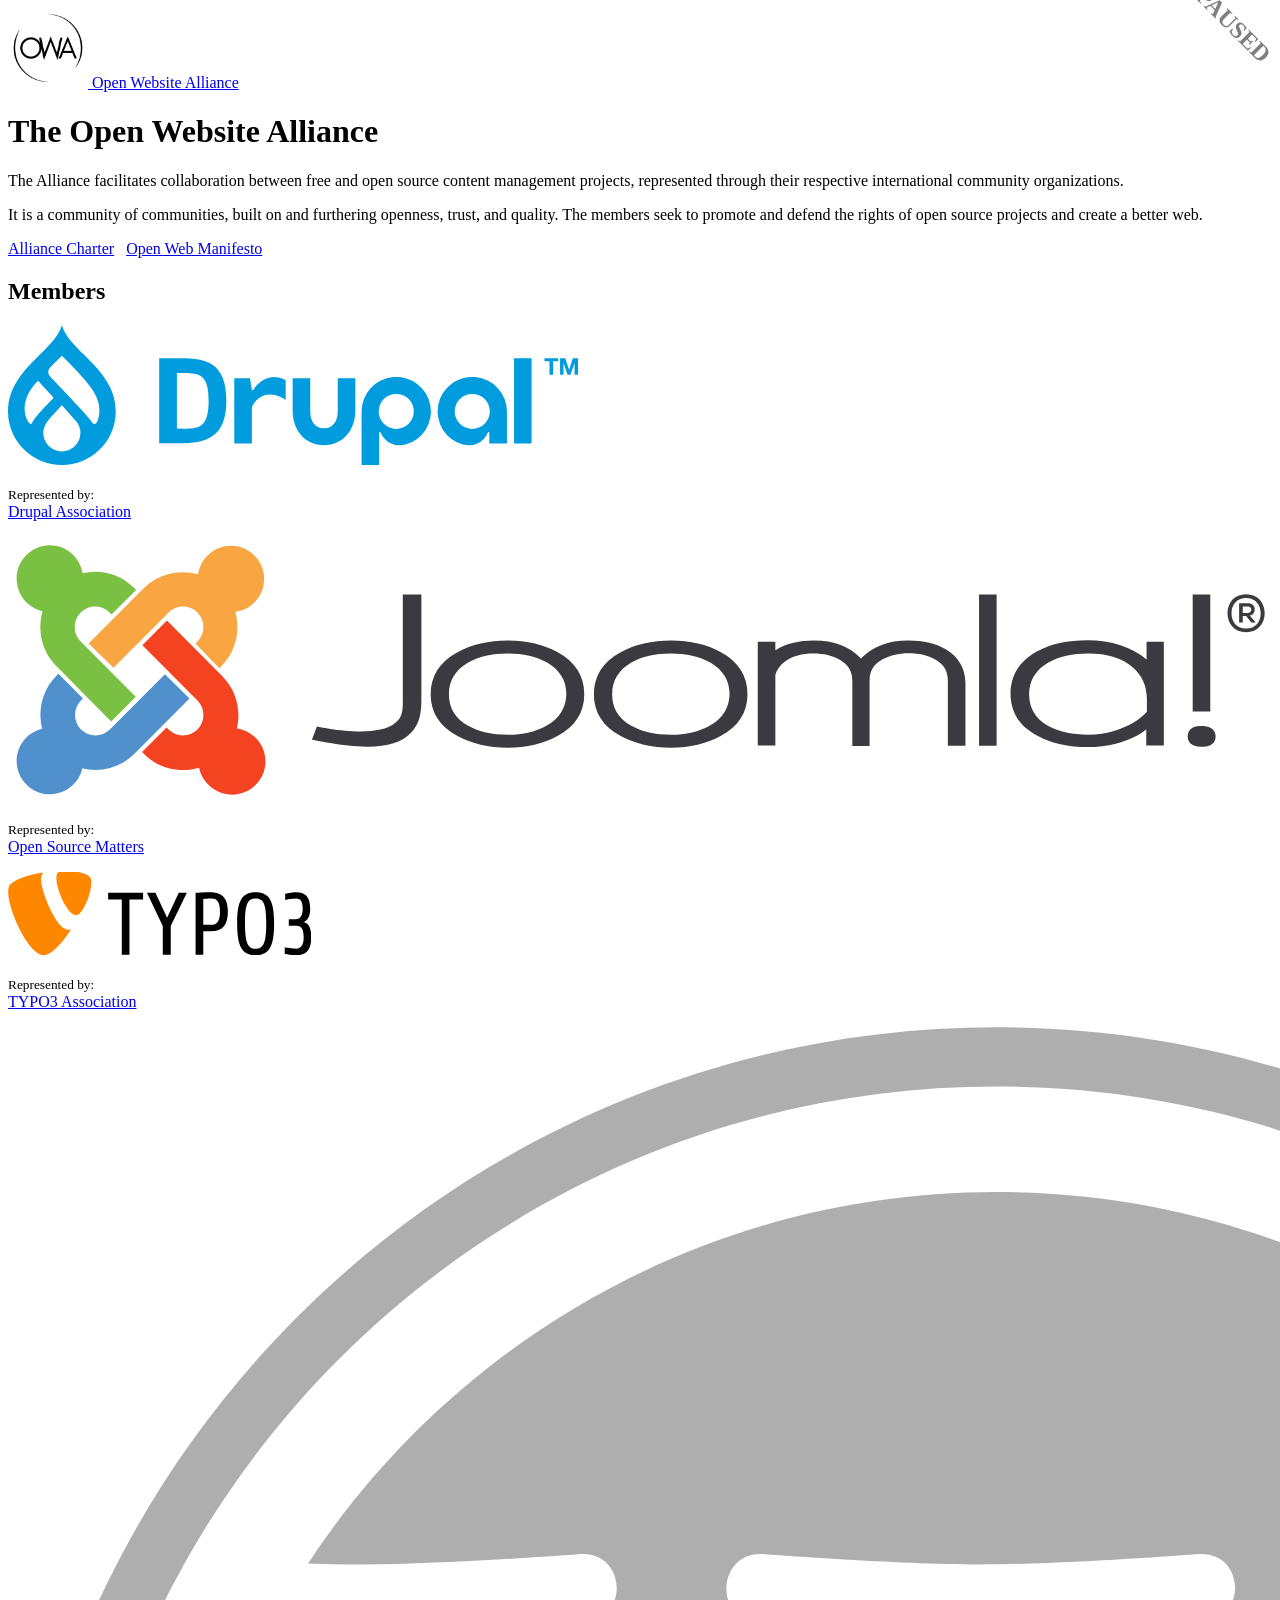
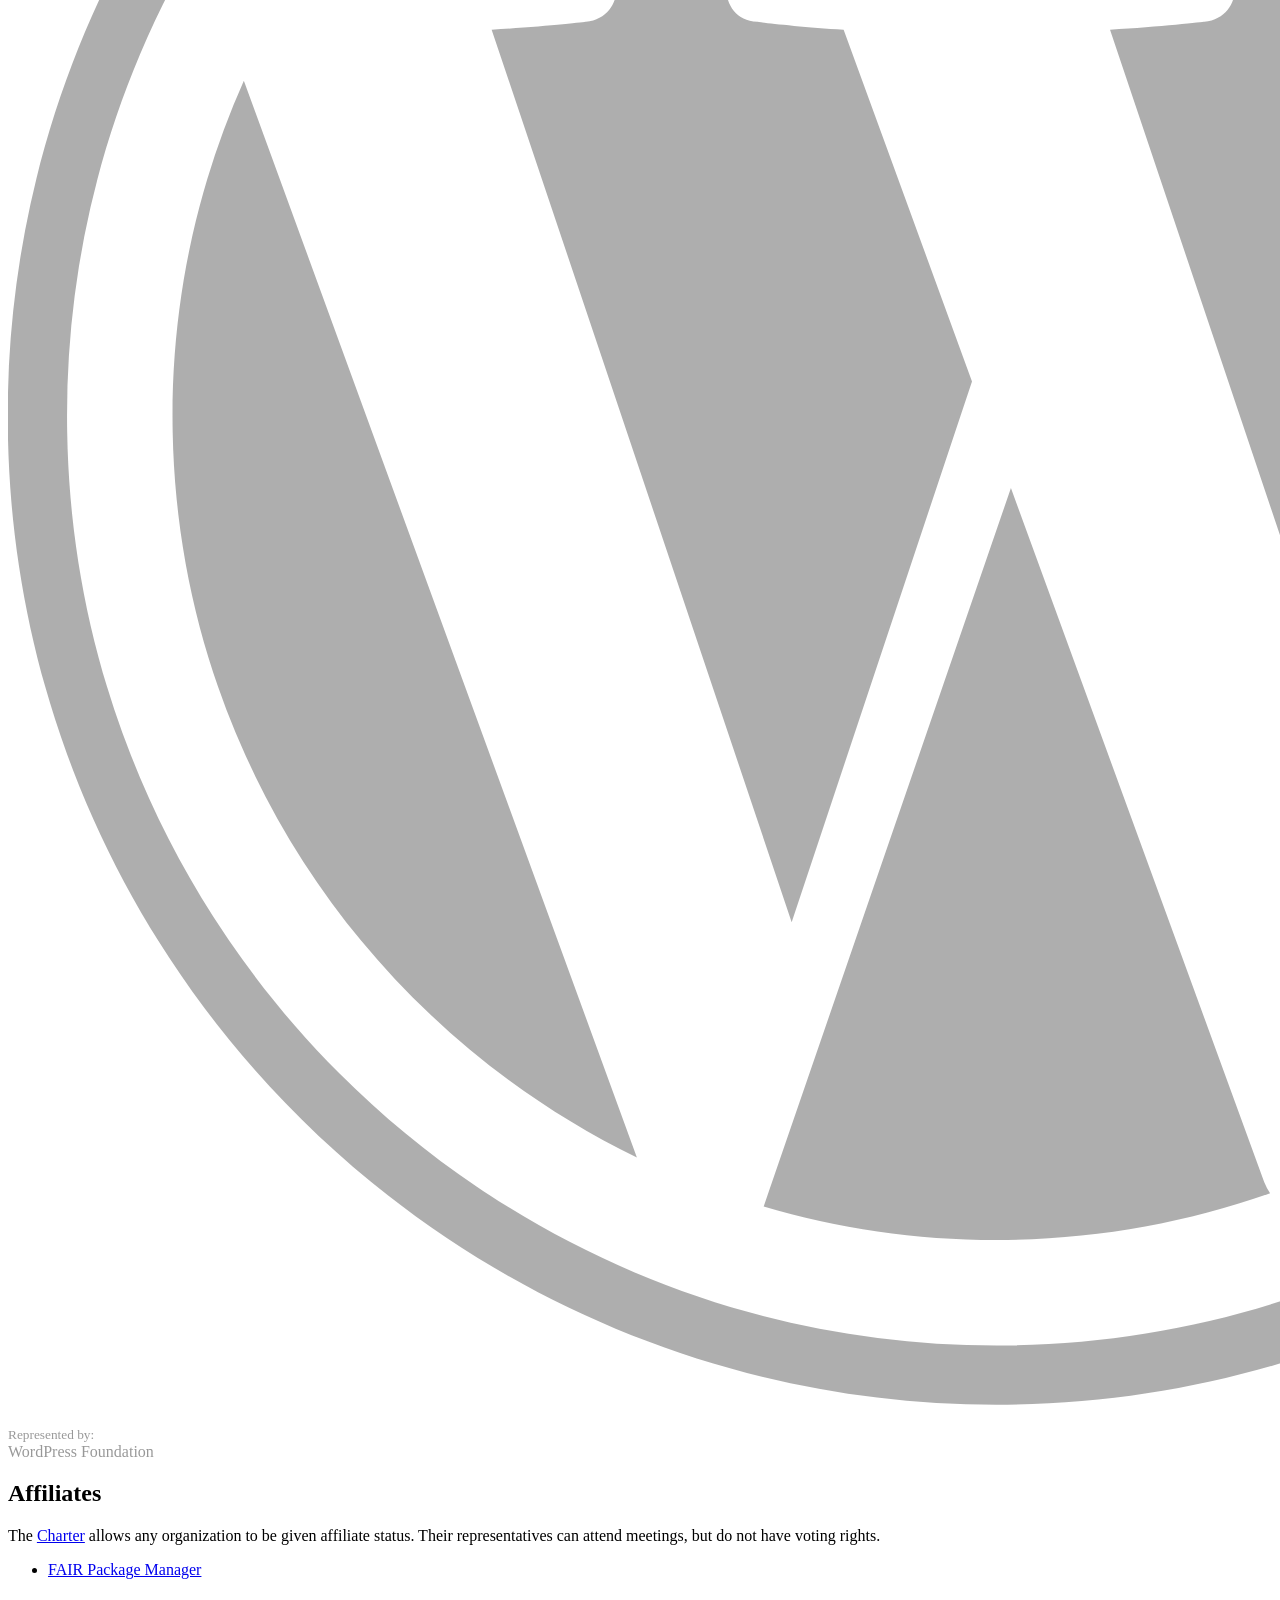
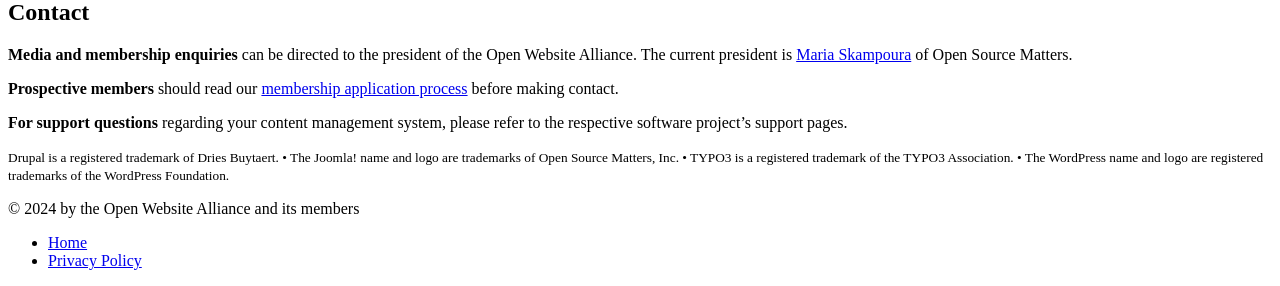
==== index.html @ 5fd43475 "[FEATURE] Add affiliate listing with Fair PM" ====
<!doctype html>
<html lang="en">
<head>
    <meta charset="utf-8">
    <meta name="viewport" content="width=device-width, initial-scale=1">
    <meta name="description" content="The Alliance facilitates collaboration between free and open source content management projects, represented through their respective international community organizations.">
    <meta name="author" content="The Open Website Alliance and its members">

    <title>Open Website Alliance</title>

    <link href="css/bootstrap.min.css" rel="stylesheet">

    <style>
        #wordpress-card img,
        #wordpress-card .card-body {
            opacity: 40%;
            filter: grayscale(100%);
        }
        #wordpress-card:before {
            z-index: 10;
            content: 'PAUSED';
            display: inline-block;
            position: absolute;
            top:.5em;
            right:0;
            font-weight: bold;
            color: #000000;
	        opacity: 50%;
	        -webkit-transform: rotate(-45deg);
	        -moz-transform: rotate(-45deg);
	        -ms-transform: rotate(-45deg);
	        -o-transform: rotate(-45deg);
	        transform: rotate(45deg);
            text-align: center;
            font-size: 150%;
        }
    </style>

</head>
<body>

<main>
    <div class="container py-4">
        <header class="pb-3 mb-4 border-bottom">
            <a href="/" class="d-flex align-items-center text-dark text-decoration-none">
                <img class="me-3" src="images/logos/OWA logo.png" height="80" alt="Open Website Alliance">
                <span class="fs-5 text-muted">Open Website Alliance</span>
            </a>
        </header>

        <div class="p-5 mb-4 bg-light rounded-3">
            <div class="container-fluid py-5">
                <h1 class="display-5 fw-bold">The Open Website Alliance</h1>
                <p class="col-md-8 fs-4">The Alliance facilitates collaboration between free and open source content management projects, represented through their respective international community organizations.</p>
                <p class="col-md-8">It is a community of communities, built on and furthering openness, trust, and quality. The members seek to promote and defend the rights of open source projects and create a better web.</p>
                <a href="charter.html" class="btn btn-primary btn-lg" type="button">Alliance Charter</a> &nbsp; <a href="charter.html#open-web-manifesto" class="btn btn-secondary btn-lg" type="button">Open Web Manifesto</a>
            </div>
        </div>

        <div class="row align-items-md-stretch">
            <div class="col-md-6">
                <div class="p-5 rounded-3">
                    <h2>Members</h2>
                    <div class="row mt-5">
                        <div class="card border-0 col-md-6">
                            <a href="https://www.drupal.org" target="_blank" title="Visit the Drupal project"><img src="images/logos/drupal.svg" class="card-img-top px-3" alt="Drupal"></a>
                            <div class="card-body">
                                <p class="card-text text-center">
                                    <small>Represented by:<br></small>
                                    <a href="https://www.drupal.org/association" target="_blank">Drupal Association</a>
                                </p>
                            </div>
                        </div>
                        <div class="card border-0 col-md-6">
                            <a href="https://www.joomla.org" target="_blank" title="Visit the Joomla! project"><img src="images/logos/joomla.svg" class="card-img-top px-3" alt="Joomla!"></a>
                            <div class="card-body">
                                <p class="card-text text-center">
                                    <small>Represented by:<br></small>
                                    <a href="https://www.opensourcematters.org" target="_blank">Open Source Matters</a>
                                </p>
                            </div>
                        </div>
                    </div>
                    <div class="row mt-5">
                        <div class="card border-0 col-md-6">
                            <a href="https://www.typo3.com" target="_blank" title="Visit the TYPO3 project"><img src="images/logos/typo3.svg" class="card-img-top px-3 h-75" alt="TYPO3"></a>
                            <div class="card-body">
                                <p class="card-text text-center">
                                    <small>Represented by:<br></small>
                                    <a href="https://www.typo3.org/association" target="_blank">TYPO3 Association</a>
                                </p>
                            </div>
                        </div>
                        <div id="wordpress-card" class="card border-0 col-md-6">
                            <!--<a href="https://www.wordpress.org" target="_blank" title="Visit the WordPress project">--><img src="images/logos/wordpress.svg" class="card-img-top px-3" alt="WordPress"><!--</a>-->
                            <div class="card-body">
                                <p class="card-text text-center">
                                    <small>Represented by:<br></small>
                                    <!--<a href="https://wordpress.org" target="_blank">-->WordPress Foundation<!--</a>-->
                                </p>
                            </div>
                        </div>
                    </div>
                </div>
                <div class="p-5 rounded-3">
                    <h2>Affiliates</h2>
                    <p>The <a href="charter.html#members-9">Charter</a> allows any organization to be given affiliate status. Their representatives can attend meetings, but do not have voting rights.</p>
                    <ul>
                        <li><a href="https://fair.pm" target="_blank" title="Visit the FAIR project's website">FAIR Package Manager</a></li>
                    </ul>
                </div>
            </div>
            <div class="col-md-6">
                <div class="p-5 rounded-3" id="contact">
                    <h2>Contact</h2>
                    <p><strong>Media and membership enquiries</strong> can be directed to the president of the Open Website Alliance. The current president is <a href="mailto:president@opensourcematters.org" title="Email the Open Website Alliance president">Maria Skampoura</a> of Open Source Matters.</p>
                    <p><strong>Prospective members</strong> should read our <a href="membership-process.html">membership application process</a> before making contact.</p>
                    <p><strong>For support questions</strong> regarding your content management system, please refer to the respective software project’s support pages.</p>
                </div>
            </div>
        </div>

        <footer class="pt-3 mt-4 text-muted border-top">
            <p><small>Drupal is a registered trademark of Dries Buytaert. • The Joomla! name and logo are trademarks of Open Source Matters, Inc. • TYPO3 is a registered trademark of the TYPO3 Association. • The WordPress name and logo are registered trademarks of the WordPress Foundation.</small></p>
            <div class="d-flex flex-wrap align-items-center justify-content-between">
                <p class="col-md-6 mb-0">&copy; 2024 by the Open Website Alliance and its members</p>
                <ul class="nav col-md-6 justify-content-end">
                    <li class="nav-item"><a href="index.html" class="nav-link text-muted">Home</a></li>
                    <li class="nav-item"><a href="privacy.html" class="nav-link text-muted">Privacy Policy</a></li>
                </ul>
            </div>
        </footer>
    </div>
</main>



</body>
</html>
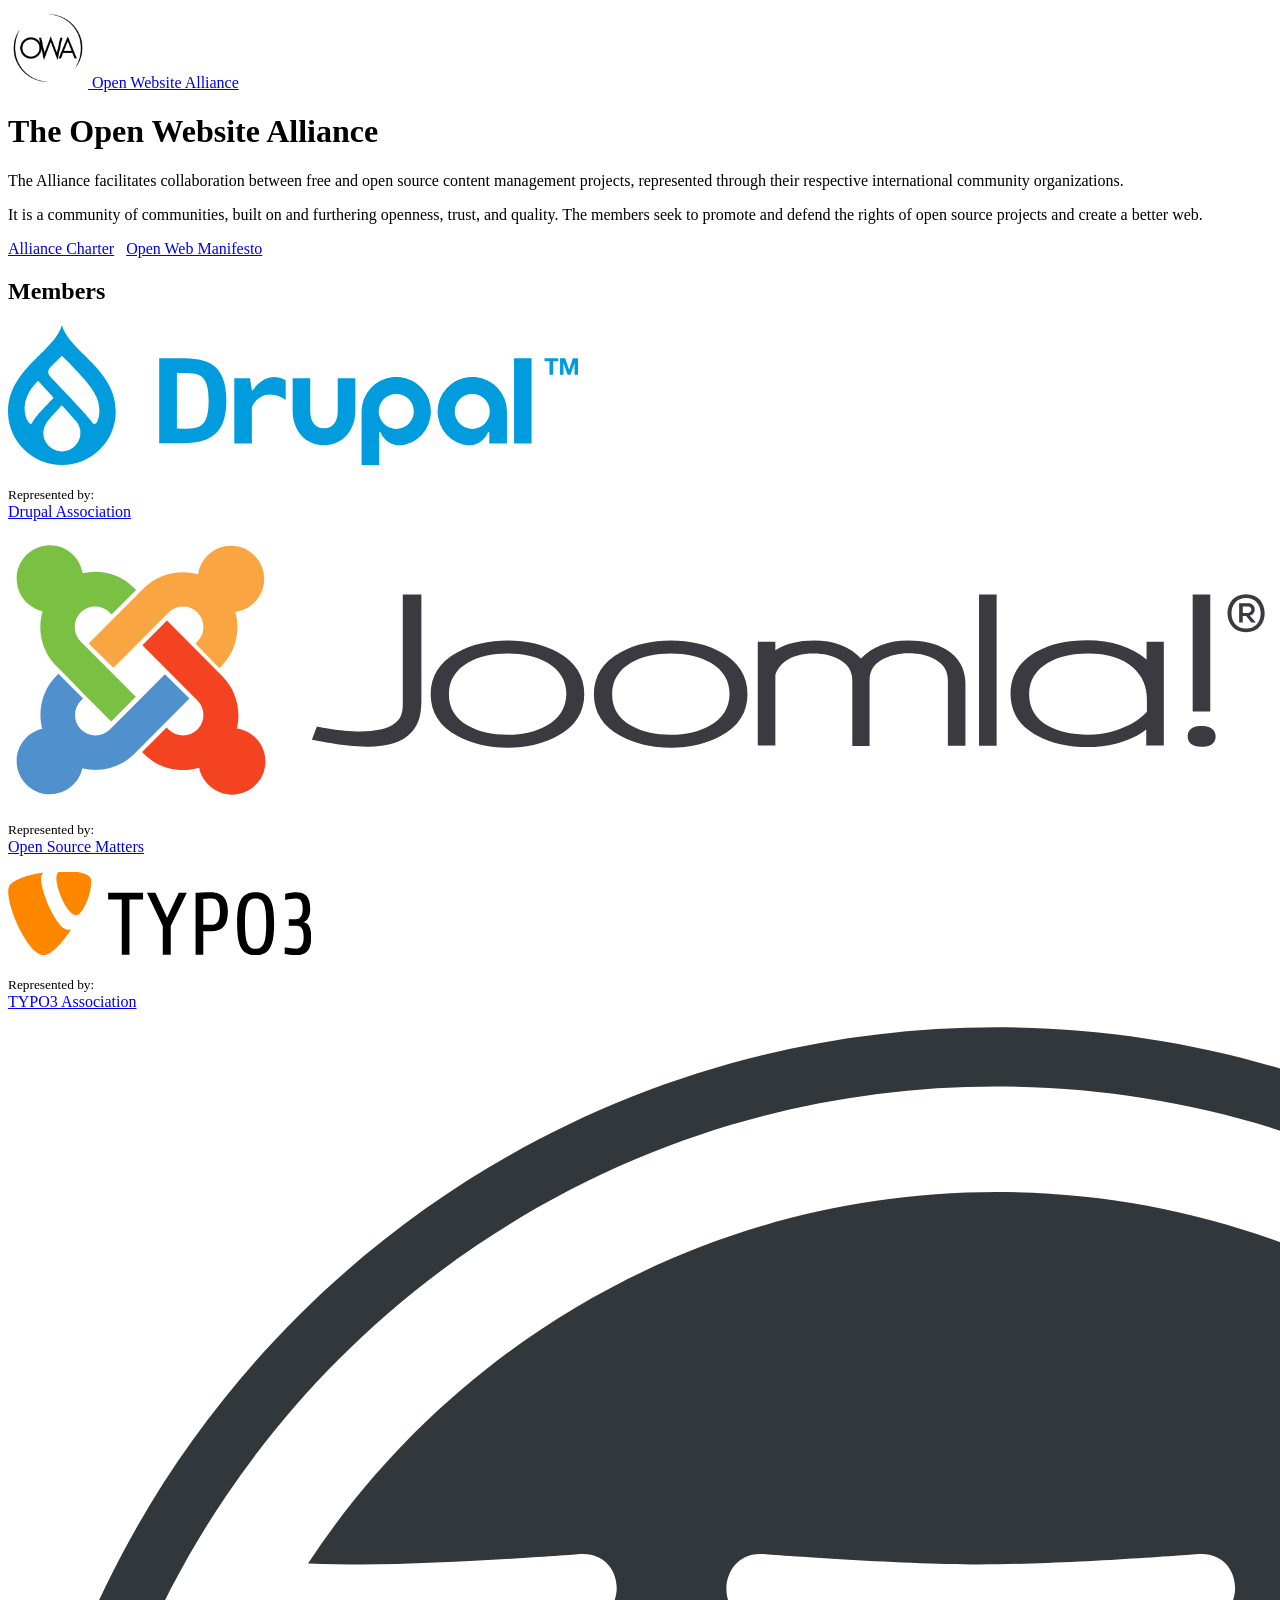
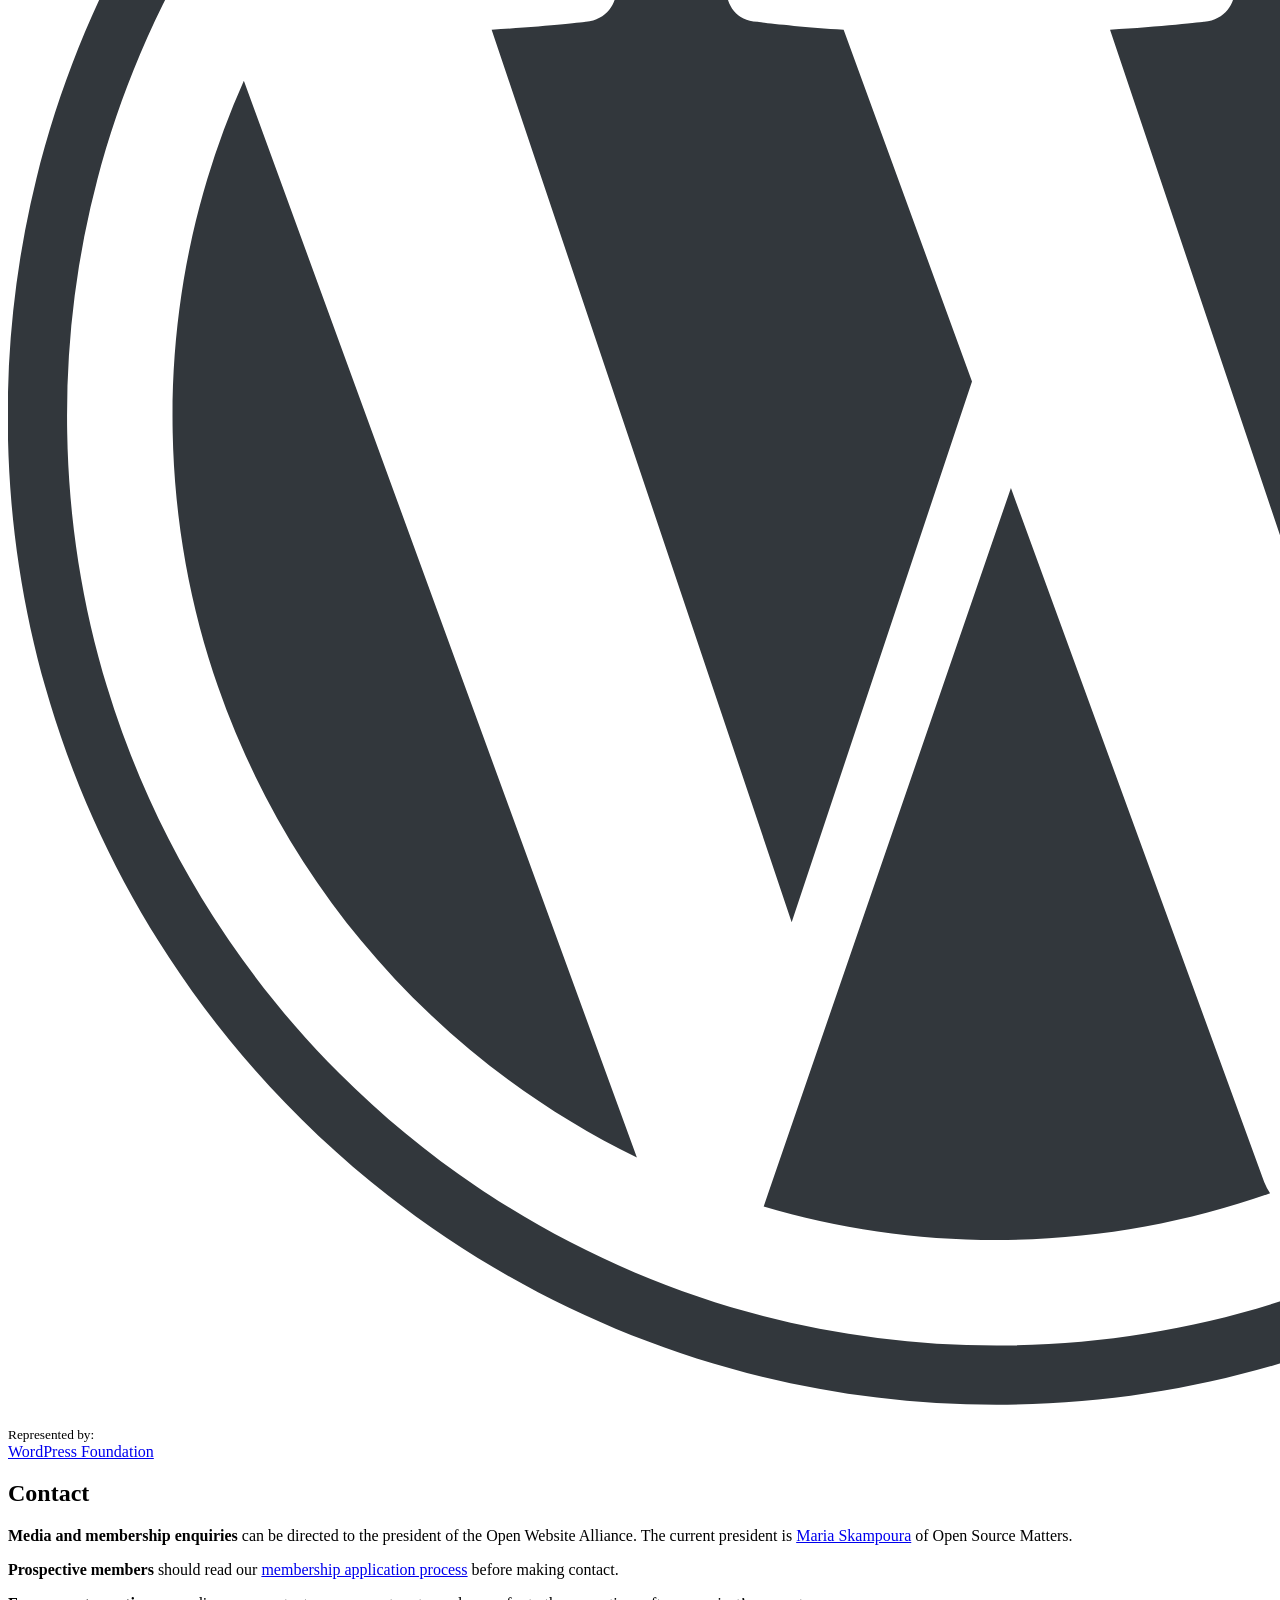
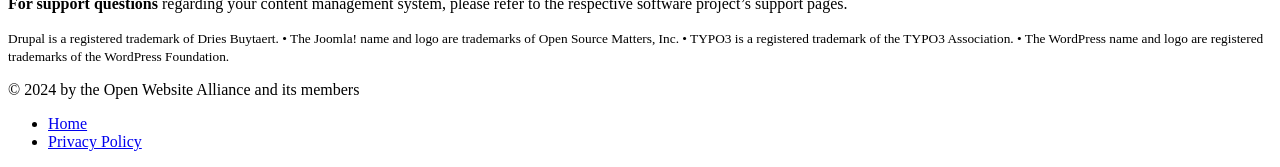
==== commit 6bcee802: "[TASK] Unpause WordPress's membership" ====
--- a/index.html
+++ b/index.html
@@ -9,33 +9,6 @@
     <title>Open Website Alliance</title>
 
     <link href="css/bootstrap.min.css" rel="stylesheet">
-
-    <style>
-        #wordpress-card img,
-        #wordpress-card .card-body {
-            opacity: 40%;
-            filter: grayscale(100%);
-        }
-        #wordpress-card:before {
-            z-index: 10;
-            content: 'PAUSED';
-            display: inline-block;
-            position: absolute;
-            top:.5em;
-            right:0;
-            font-weight: bold;
-            color: #000000;
-	        opacity: 50%;
-	        -webkit-transform: rotate(-45deg);
-	        -moz-transform: rotate(-45deg);
-	        -ms-transform: rotate(-45deg);
-	        -o-transform: rotate(-45deg);
-	        transform: rotate(45deg);
-            text-align: center;
-            font-size: 150%;
-        }
-    </style>
-
 </head>
 <body>
 
@@ -96,18 +69,11 @@
                             <div class="card-body">
                                 <p class="card-text text-center">
                                     <small>Represented by:<br></small>
-                                    <!--<a href="https://wordpress.org" target="_blank">-->WordPress Foundation<!--</a>-->
+                                    <a href="https://wordpress.org" target="_blank">WordPress Foundation</a>
                                 </p>
                             </div>
                         </div>
                     </div>
-                </div>
-                <div class="p-5 rounded-3">
-                    <h2>Affiliates</h2>
-                    <p>The <a href="charter.html#members-9">Charter</a> allows any organization to be given affiliate status. Their representatives can attend meetings, but do not have voting rights.</p>
-                    <ul>
-                        <li><a href="https://fair.pm" target="_blank" title="Visit the FAIR project's website">FAIR Package Manager</a></li>
-                    </ul>
                 </div>
             </div>
             <div class="col-md-6">
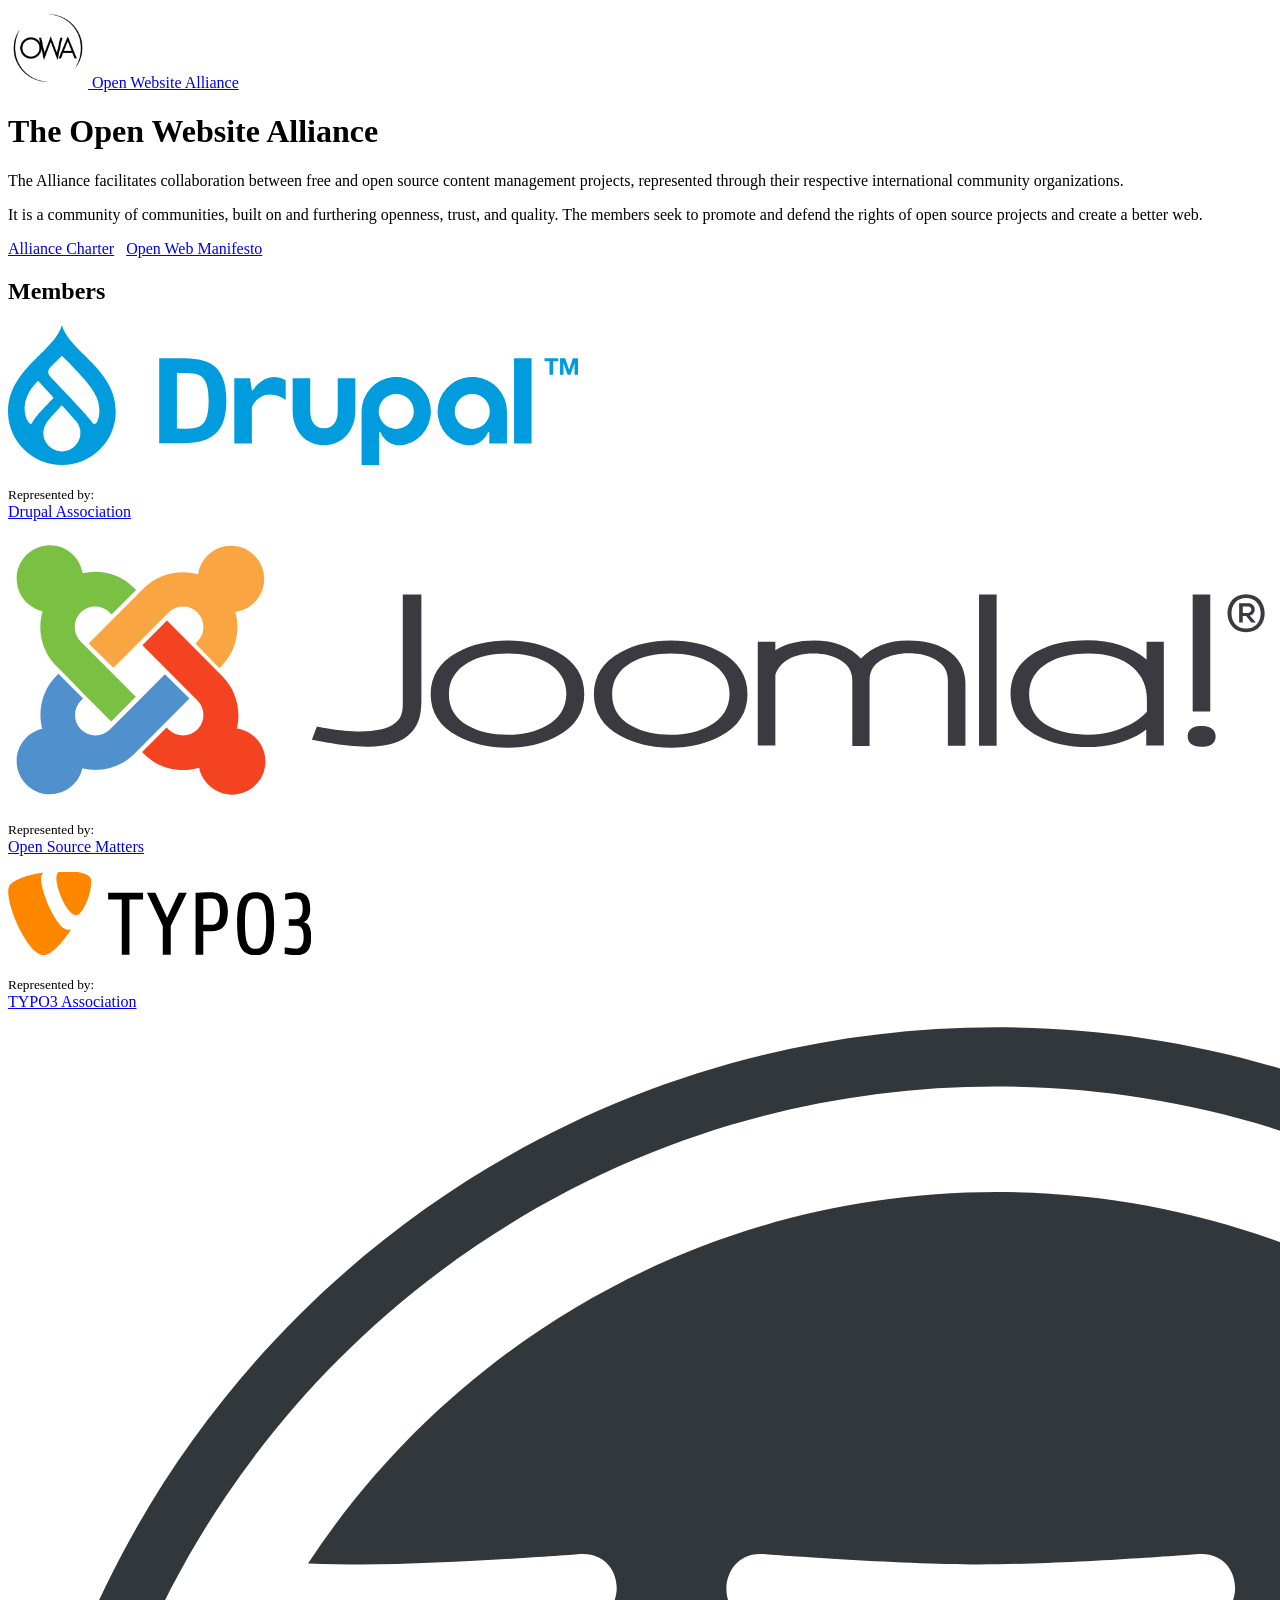
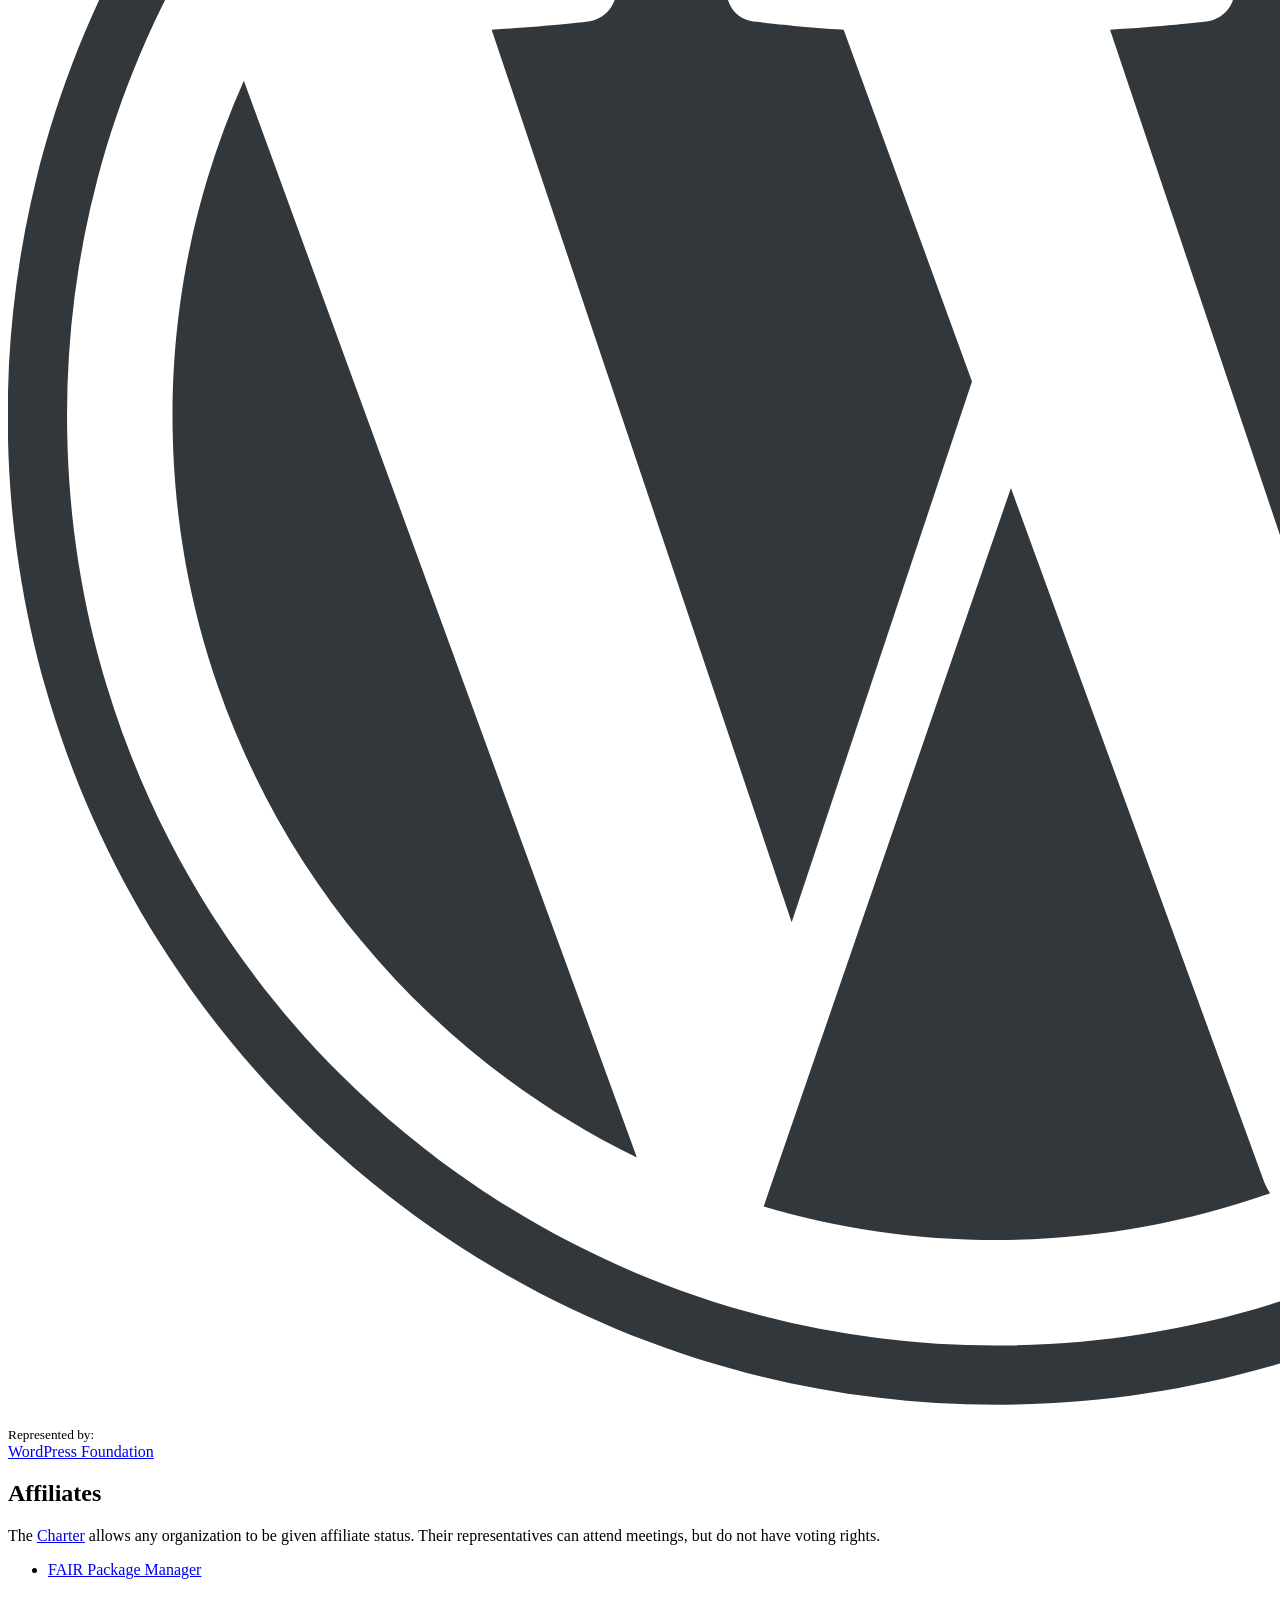
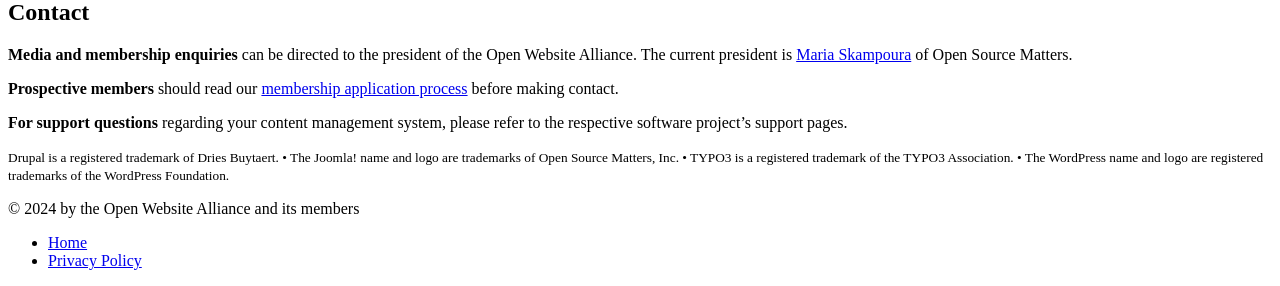
==== commit 532ec20d: "Merge pull request #6 from Open-Website-Alliance/fair-affiliate-status [FEATURE] Add affiliate listi" ====
--- a/index.html
+++ b/index.html
@@ -75,6 +75,13 @@
                         </div>
                     </div>
                 </div>
+                <div class="p-5 rounded-3">
+                    <h2>Affiliates</h2>
+                    <p>The <a href="charter.html#members-9">Charter</a> allows any organization to be given affiliate status. Their representatives can attend meetings, but do not have voting rights.</p>
+                    <ul>
+                        <li><a href="https://fair.pm" target="_blank" title="Visit the FAIR project's website">FAIR Package Manager</a></li>
+                    </ul>
+                </div>
             </div>
             <div class="col-md-6">
                 <div class="p-5 rounded-3" id="contact">
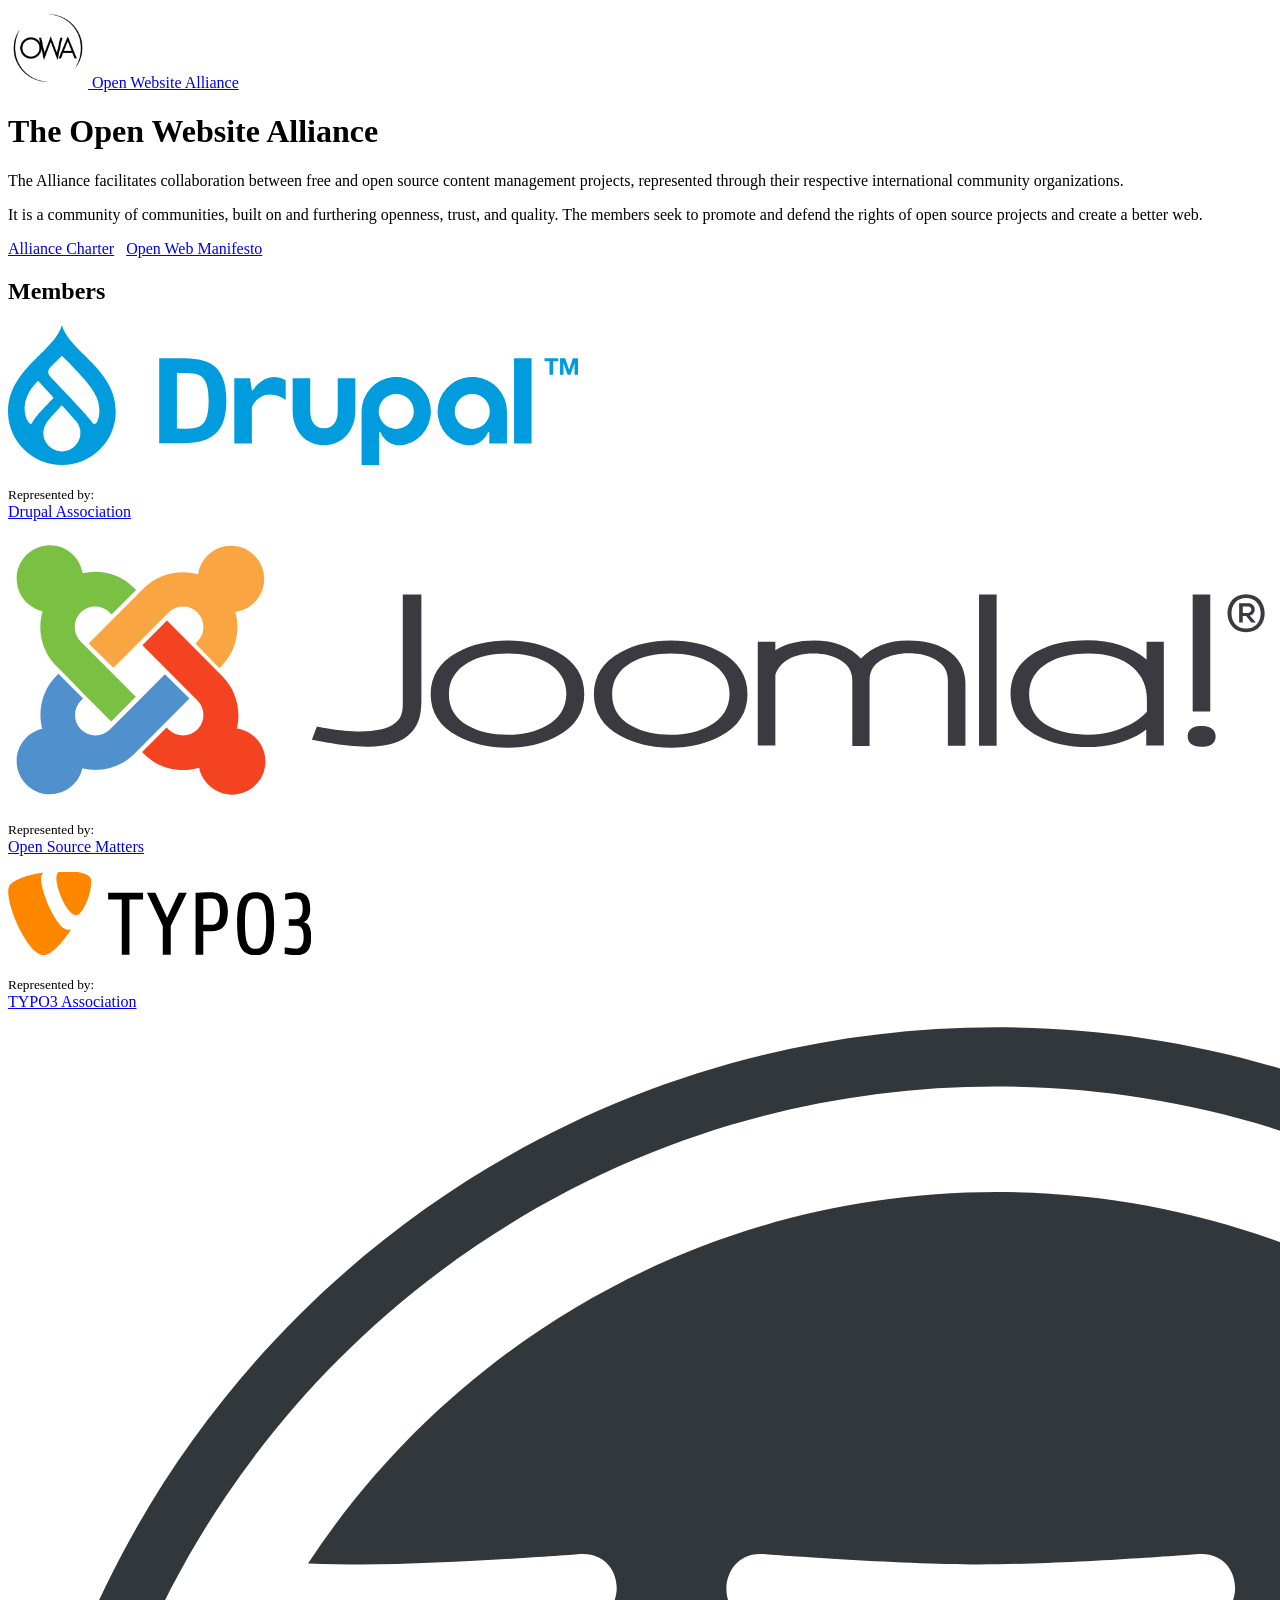
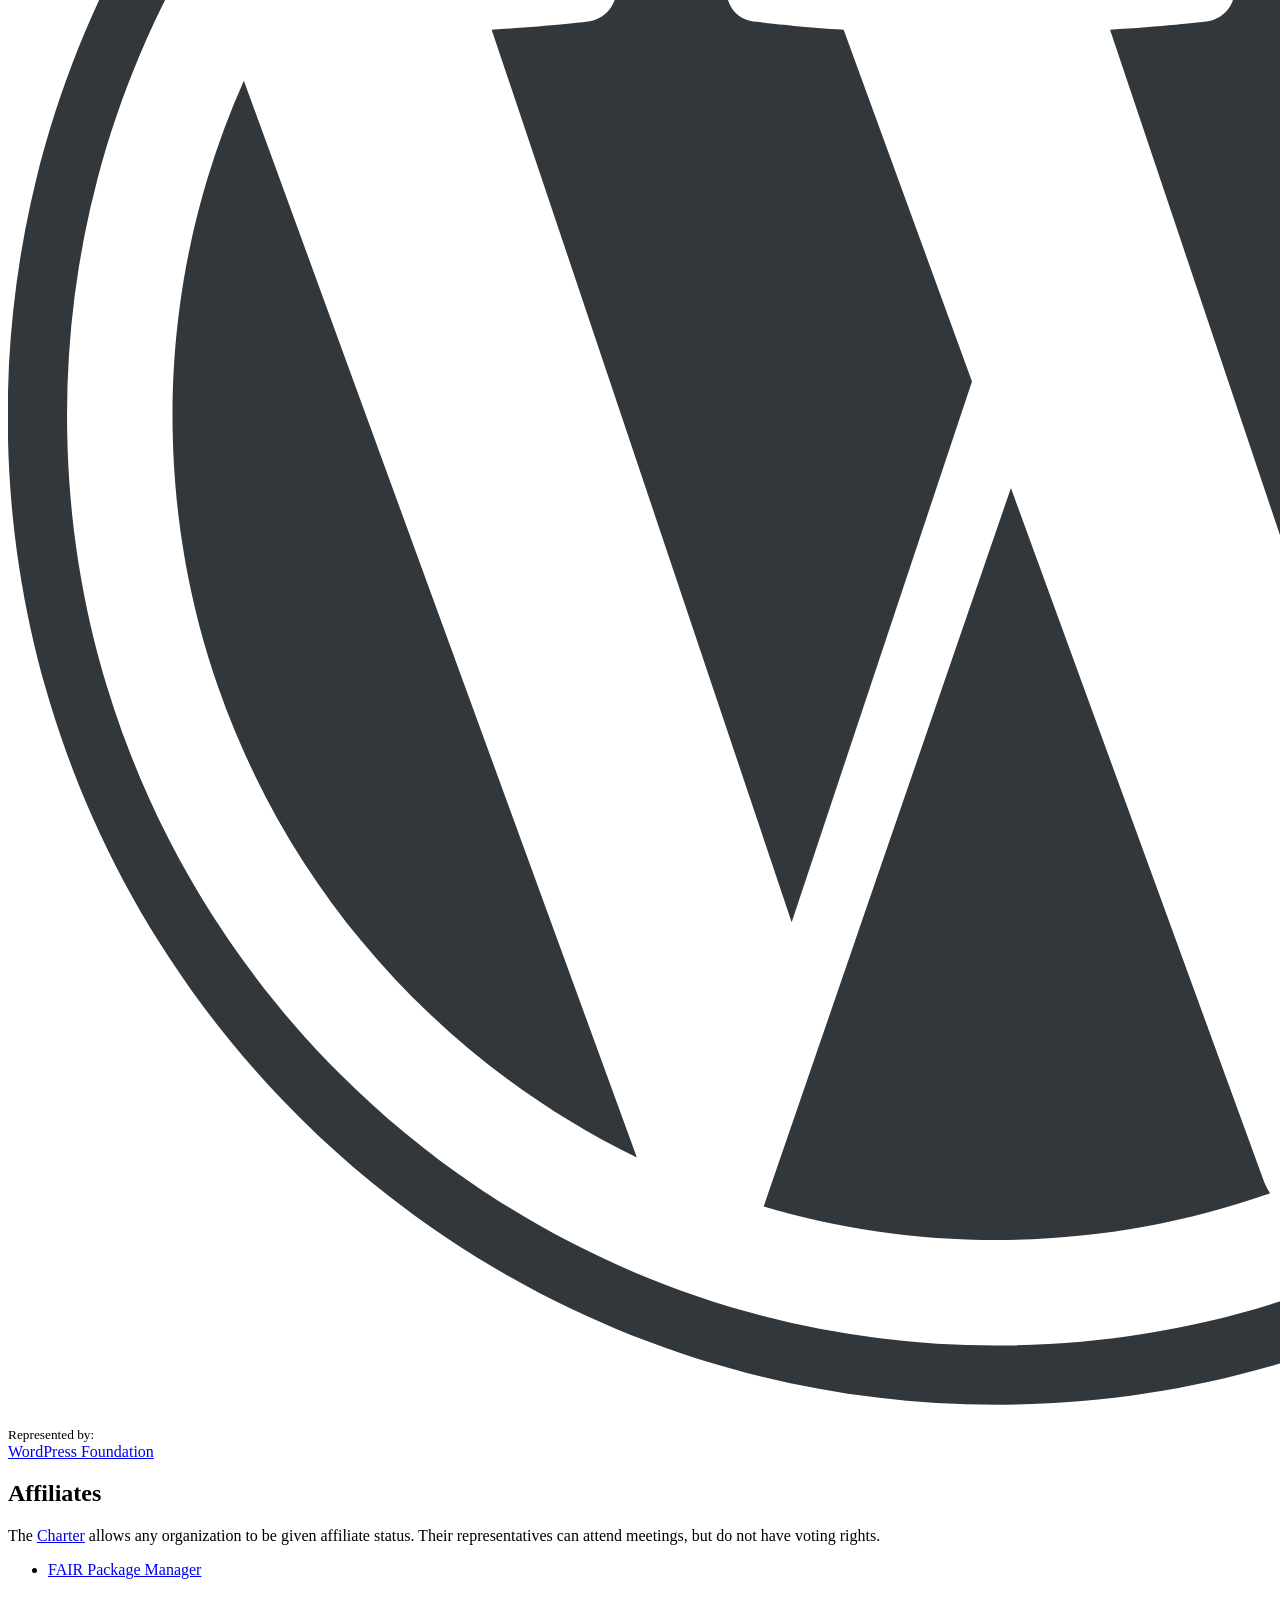
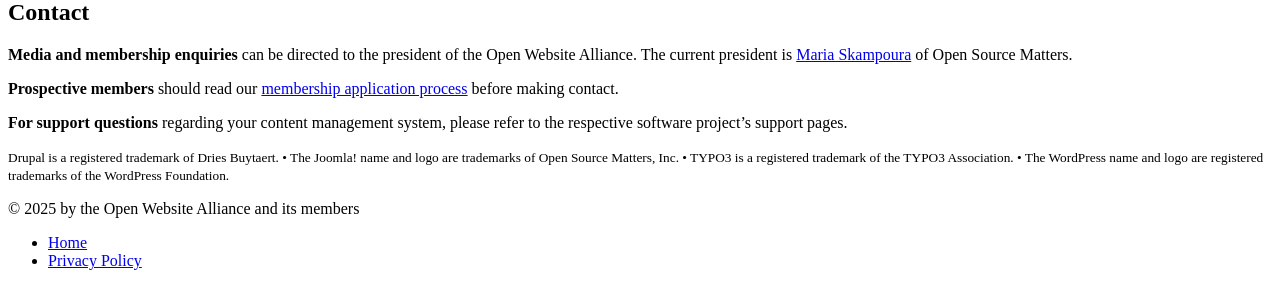
==== commit 4461aca1: "[TASK] Set copyright year to 2025" ====
--- a/index.html
+++ b/index.html
@@ -96,7 +96,7 @@
         <footer class="pt-3 mt-4 text-muted border-top">
             <p><small>Drupal is a registered trademark of Dries Buytaert. • The Joomla! name and logo are trademarks of Open Source Matters, Inc. • TYPO3 is a registered trademark of the TYPO3 Association. • The WordPress name and logo are registered trademarks of the WordPress Foundation.</small></p>
             <div class="d-flex flex-wrap align-items-center justify-content-between">
-                <p class="col-md-6 mb-0">&copy; 2024 by the Open Website Alliance and its members</p>
+                <p class="col-md-6 mb-0">&copy; 2025 by the Open Website Alliance and its members</p>
                 <ul class="nav col-md-6 justify-content-end">
                     <li class="nav-item"><a href="index.html" class="nav-link text-muted">Home</a></li>
                     <li class="nav-item"><a href="privacy.html" class="nav-link text-muted">Privacy Policy</a></li>
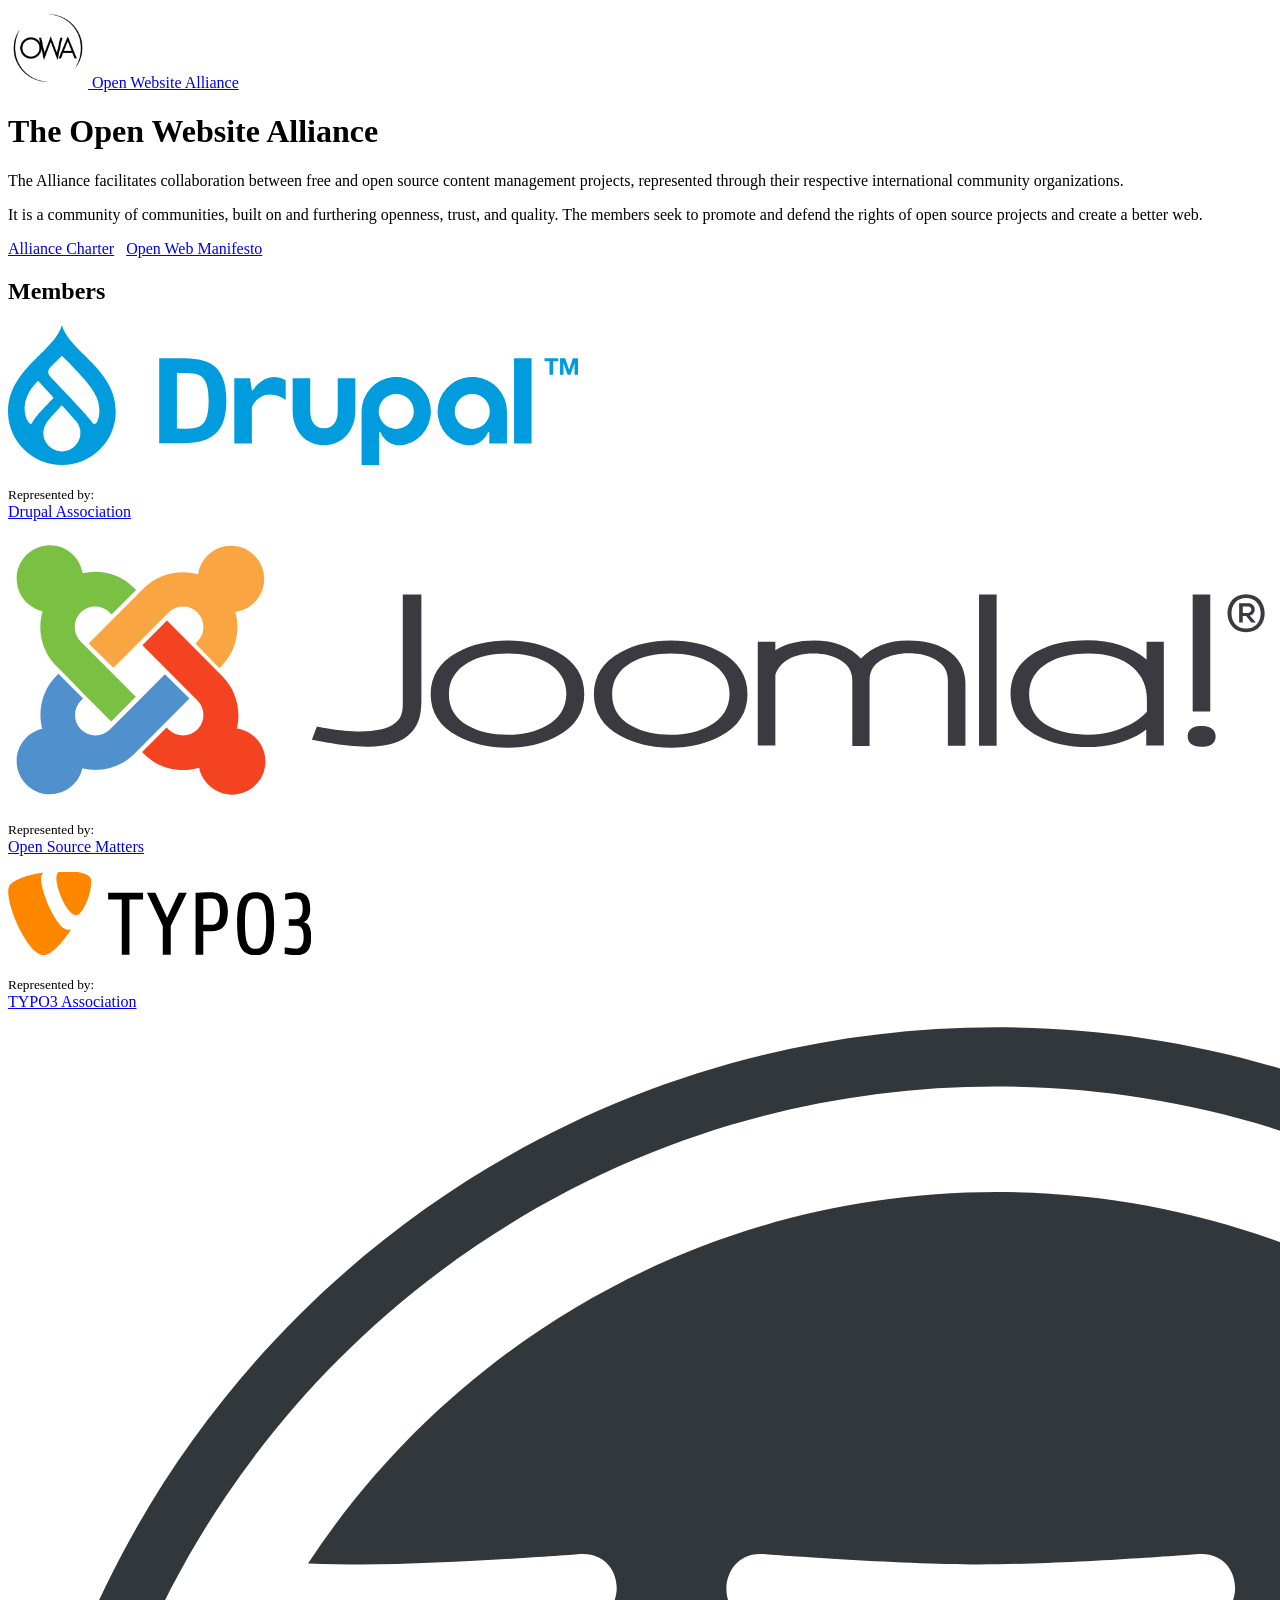
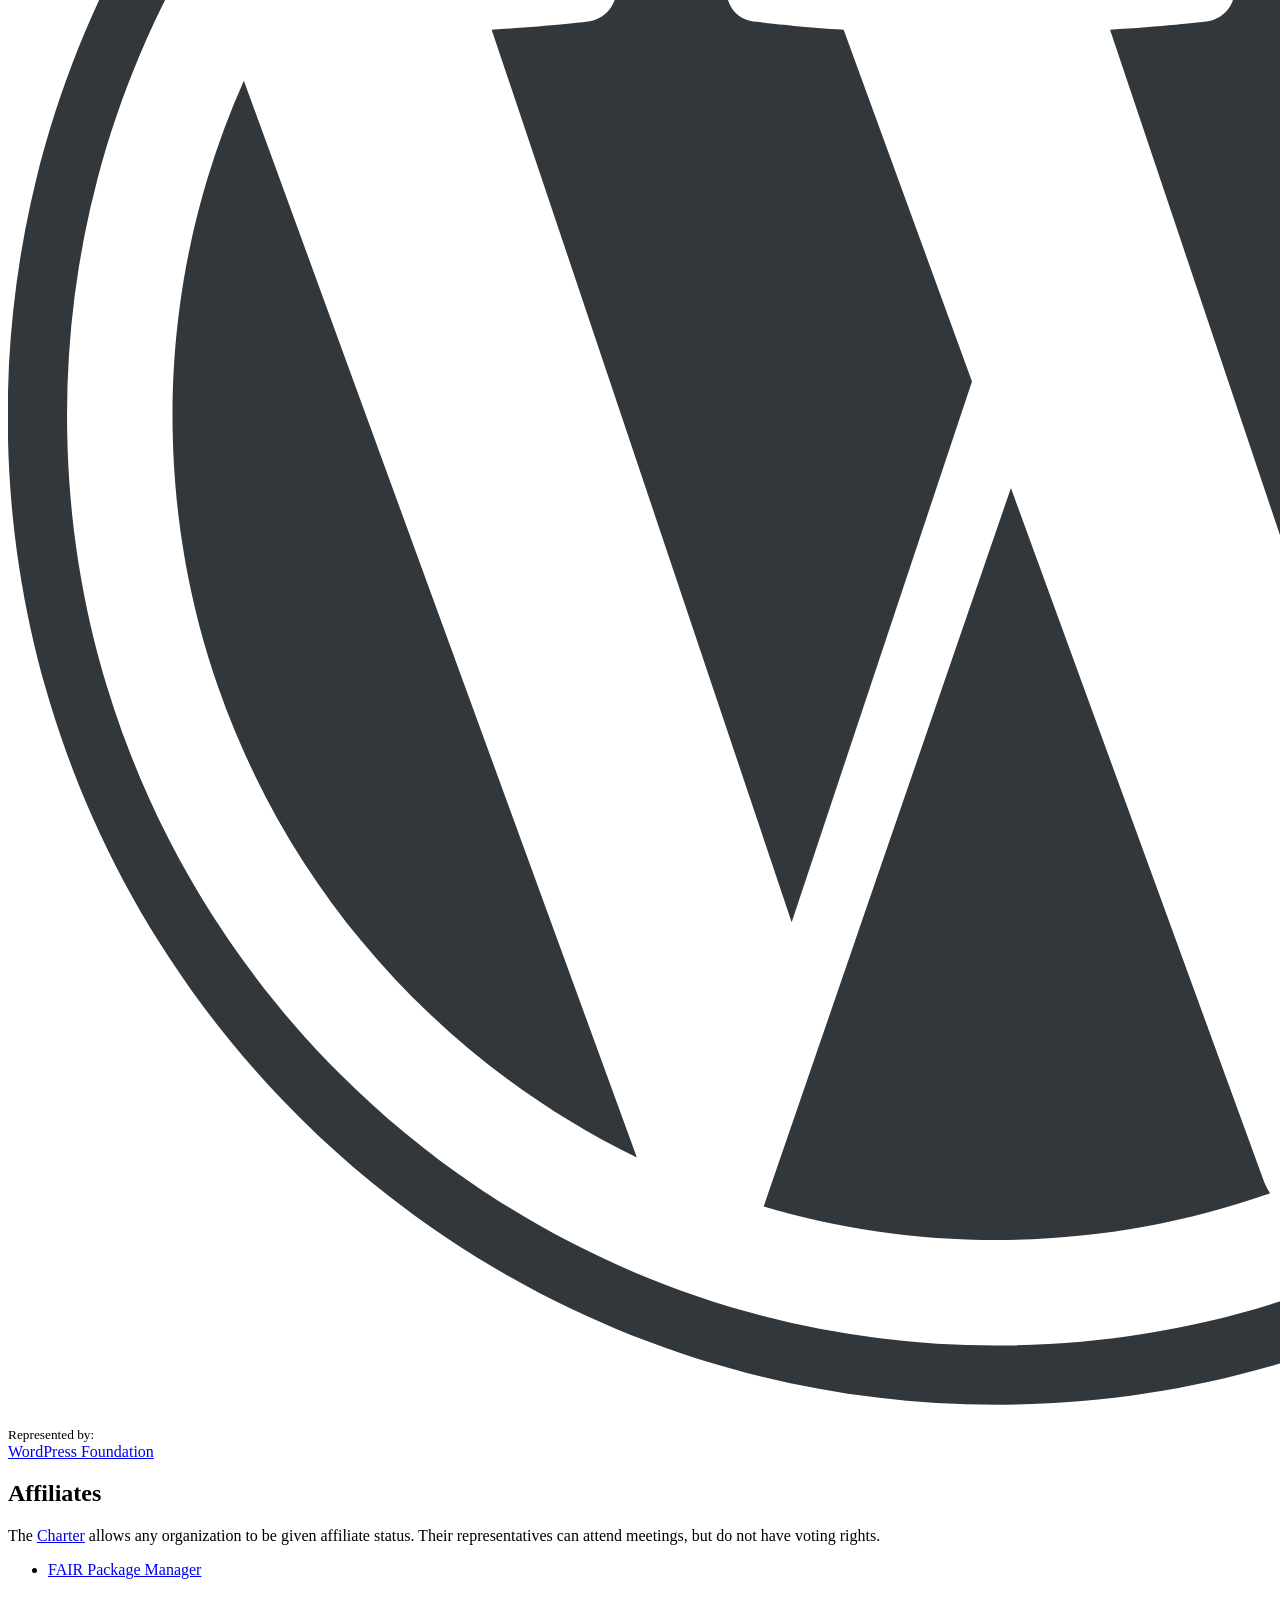
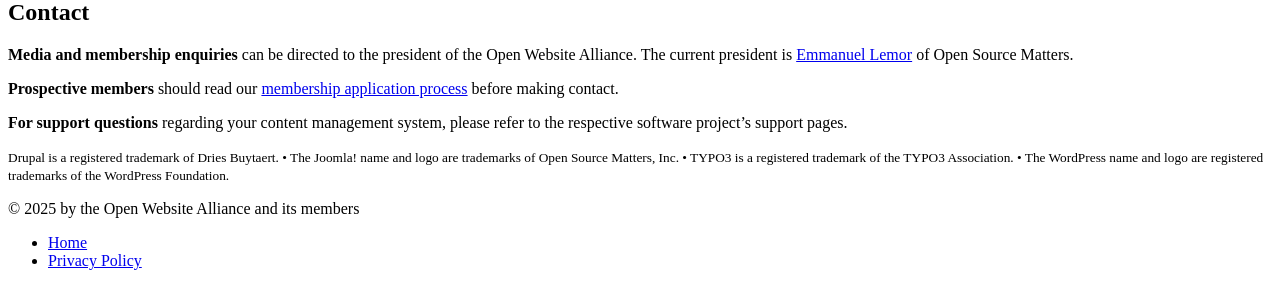
==== commit 83d06cd8: "[TASK] Set Emmanuel Lemor as president" ====
--- a/index.html
+++ b/index.html
@@ -86,7 +86,7 @@
             <div class="col-md-6">
                 <div class="p-5 rounded-3" id="contact">
                     <h2>Contact</h2>
-                    <p><strong>Media and membership enquiries</strong> can be directed to the president of the Open Website Alliance. The current president is <a href="mailto:president@opensourcematters.org" title="Email the Open Website Alliance president">Maria Skampoura</a> of Open Source Matters.</p>
+                    <p><strong>Media and membership enquiries</strong> can be directed to the president of the Open Website Alliance. The current president is <a href="mailto:president@opensourcematters.org" title="Email the Open Website Alliance president">Emmanuel Lemor</a> of Open Source Matters.</p>
                     <p><strong>Prospective members</strong> should read our <a href="membership-process.html">membership application process</a> before making contact.</p>
                     <p><strong>For support questions</strong> regarding your content management system, please refer to the respective software project’s support pages.</p>
                 </div>
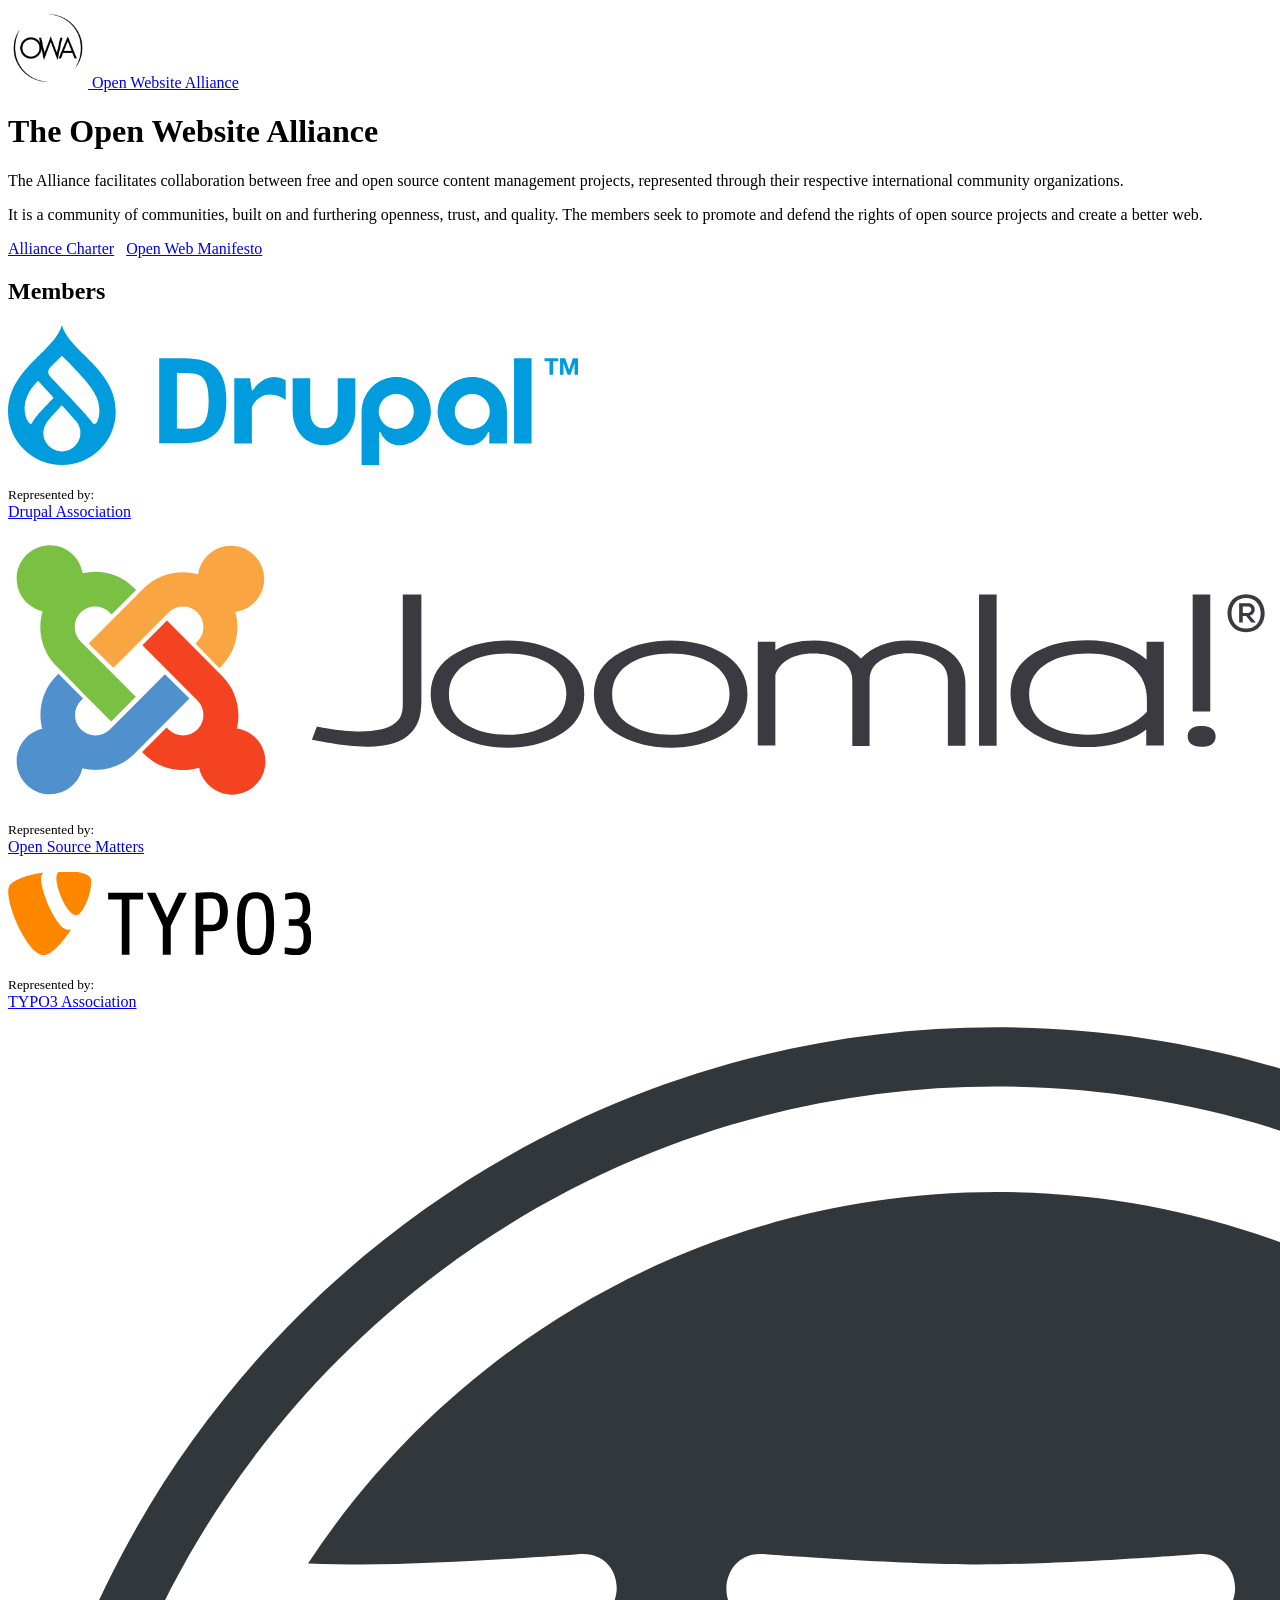
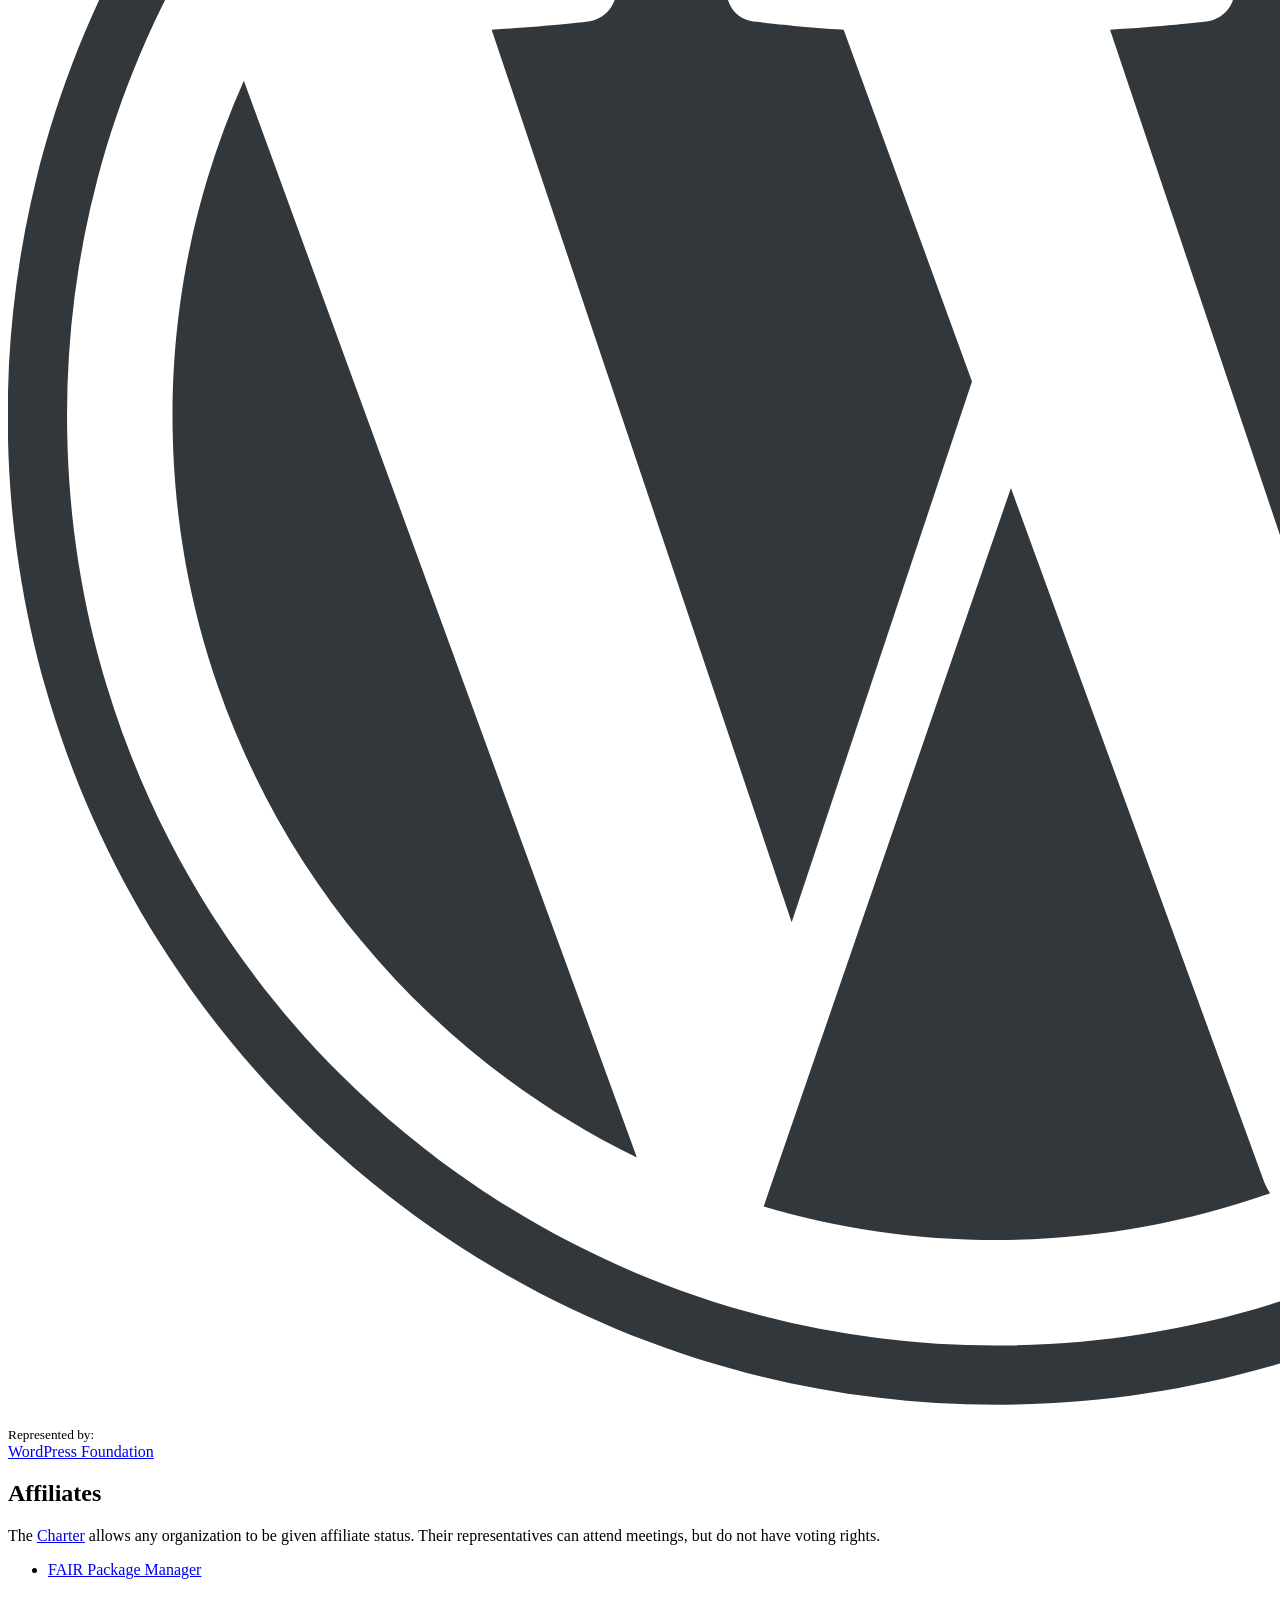
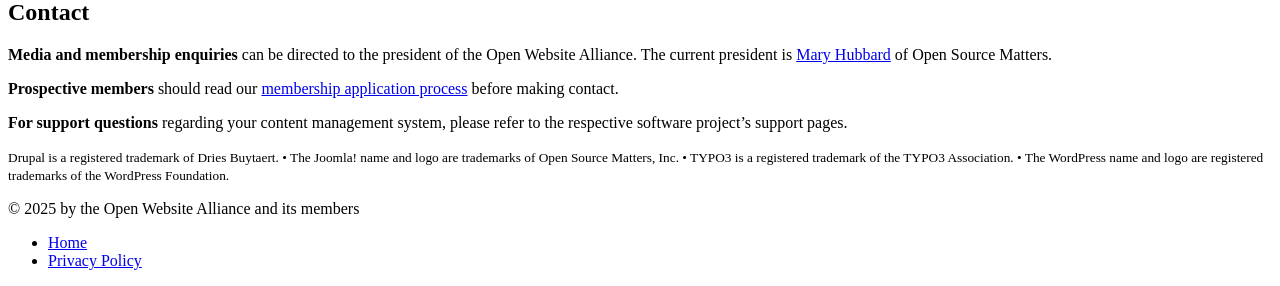
==== commit 98ec1786: "[TASK] Change president to Mary Hubbard" ====
--- a/index.html
+++ b/index.html
@@ -86,7 +86,7 @@
             <div class="col-md-6">
                 <div class="p-5 rounded-3" id="contact">
                     <h2>Contact</h2>
-                    <p><strong>Media and membership enquiries</strong> can be directed to the president of the Open Website Alliance. The current president is <a href="mailto:president@opensourcematters.org" title="Email the Open Website Alliance president">Emmanuel Lemor</a> of Open Source Matters.</p>
+                    <p><strong>Media and membership enquiries</strong> can be directed to the president of the Open Website Alliance. The current president is <a href="mailto:mary.hubbard@automattic.com" title="Email the Open Website Alliance president">Mary Hubbard</a> of Open Source Matters.</p>
                     <p><strong>Prospective members</strong> should read our <a href="membership-process.html">membership application process</a> before making contact.</p>
                     <p><strong>For support questions</strong> regarding your content management system, please refer to the respective software project’s support pages.</p>
                 </div>
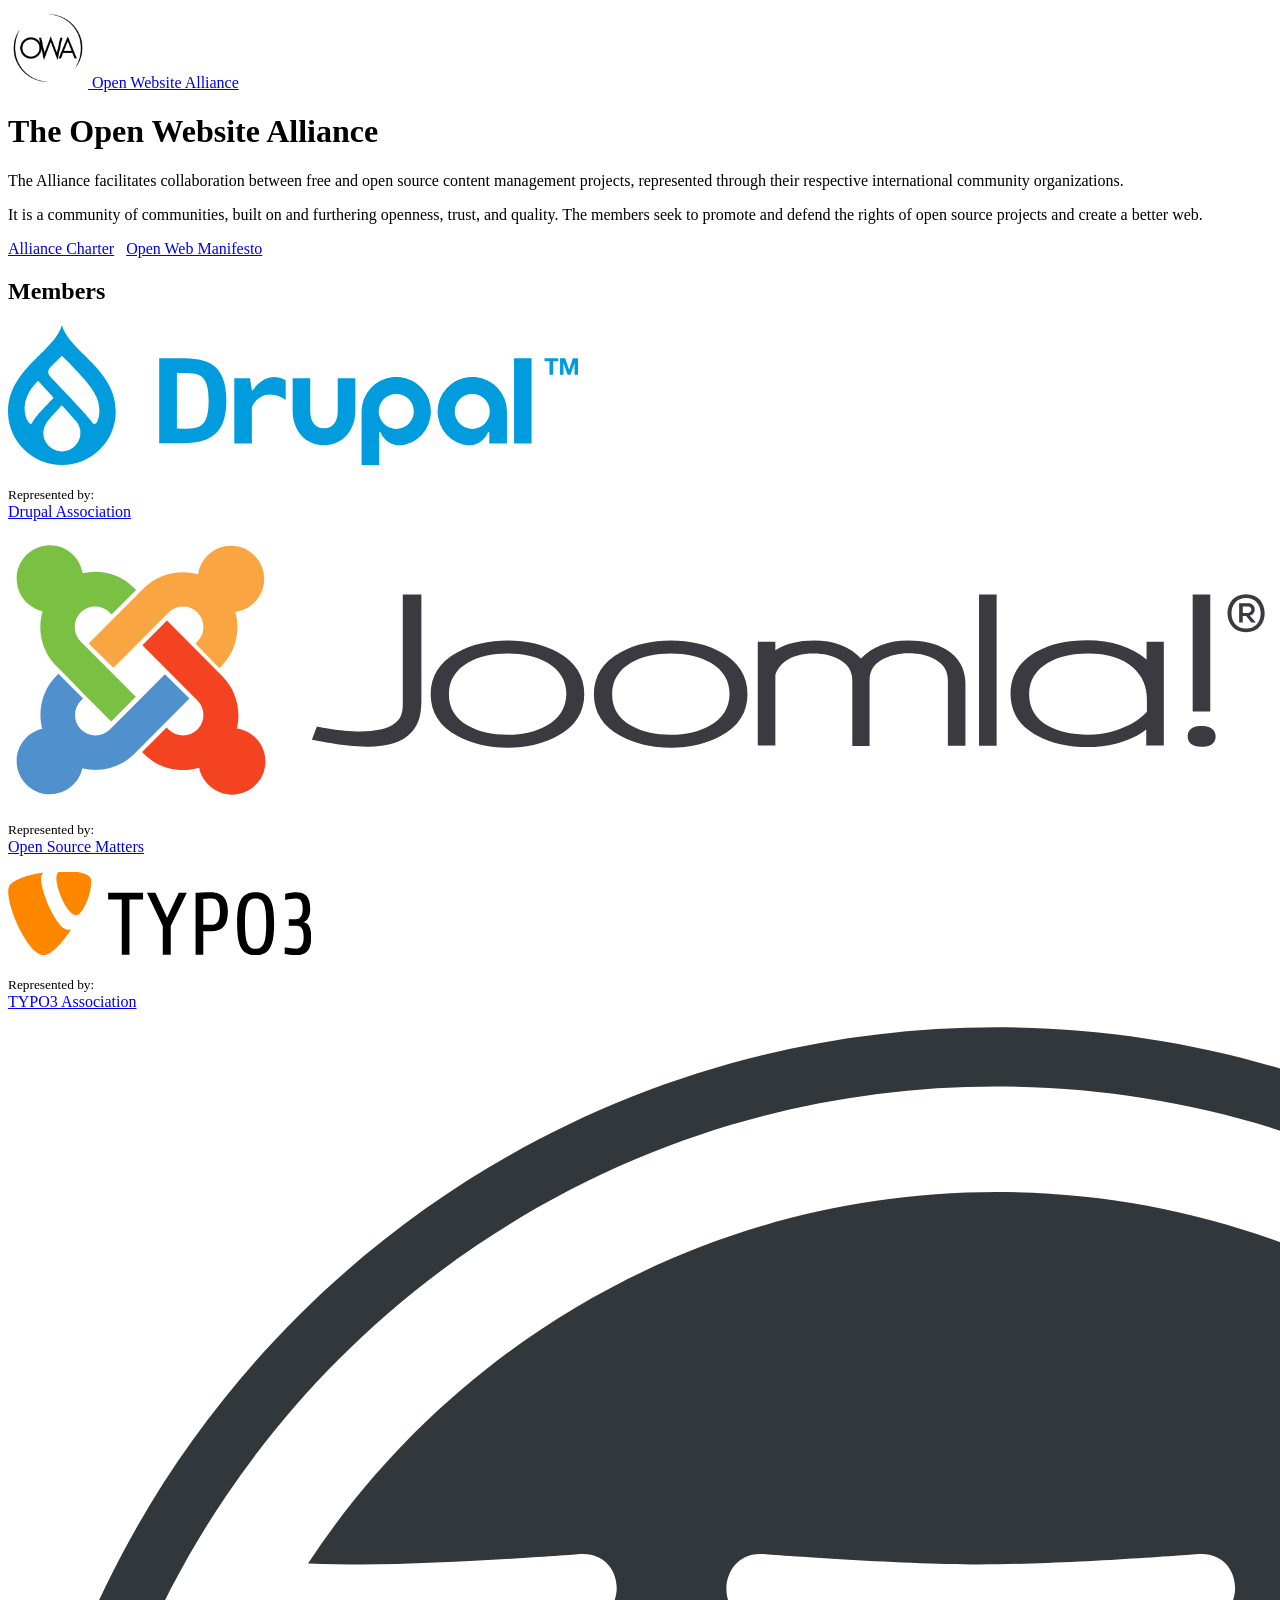
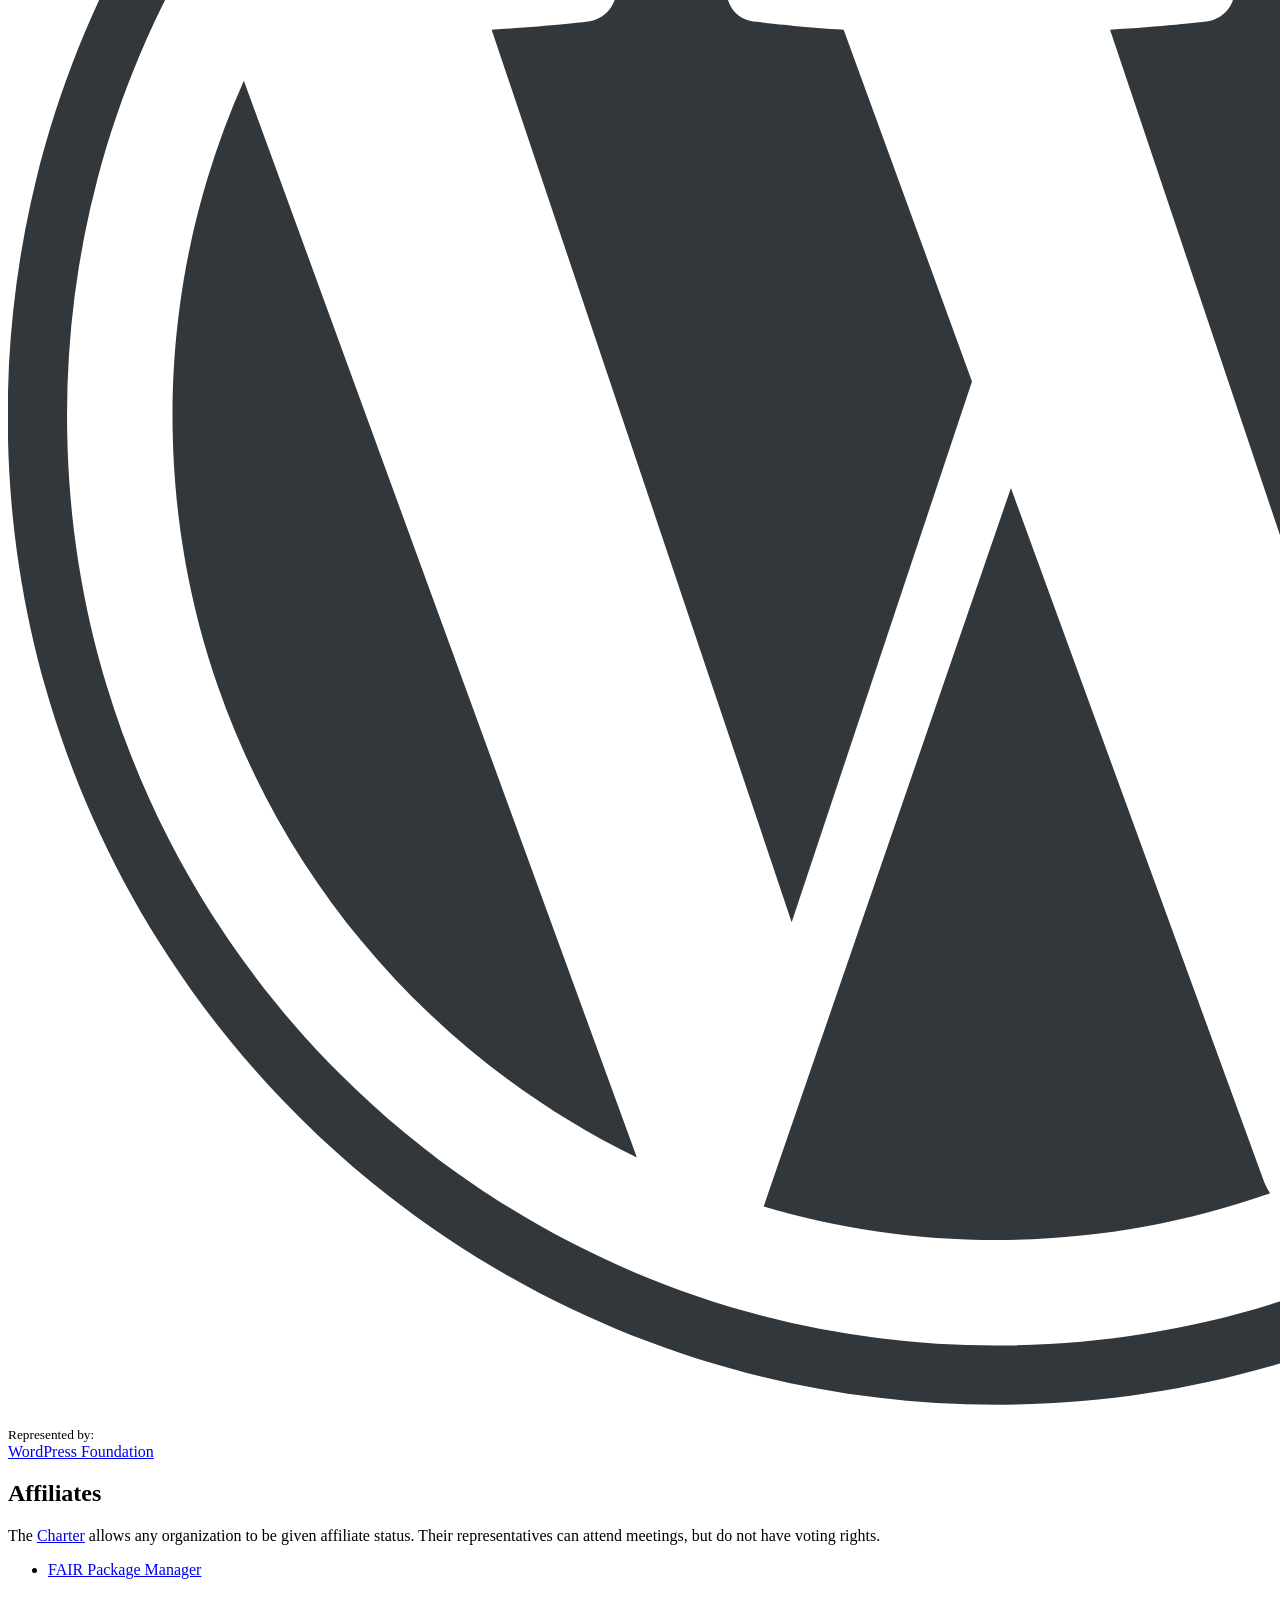
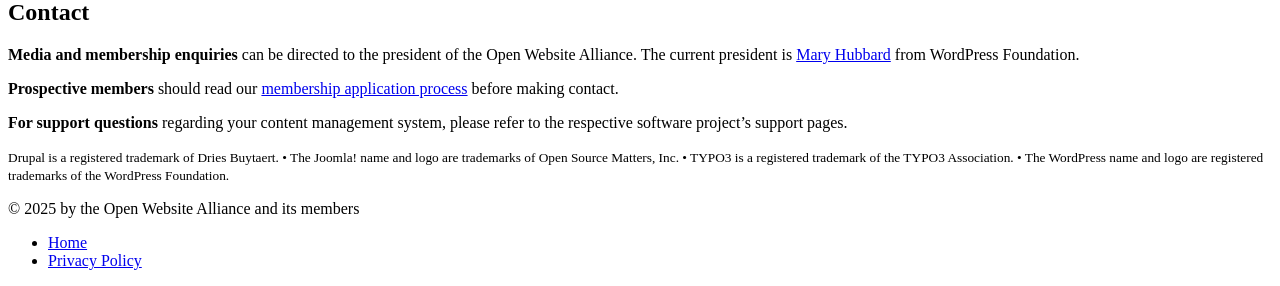
==== commit b1588042: "[TASK] Change president’s organization to WP" ====
--- a/index.html
+++ b/index.html
@@ -86,7 +86,7 @@
             <div class="col-md-6">
                 <div class="p-5 rounded-3" id="contact">
                     <h2>Contact</h2>
-                    <p><strong>Media and membership enquiries</strong> can be directed to the president of the Open Website Alliance. The current president is <a href="mailto:mary.hubbard@automattic.com" title="Email the Open Website Alliance president">Mary Hubbard</a> of Open Source Matters.</p>
+                    <p><strong>Media and membership enquiries</strong> can be directed to the president of the Open Website Alliance. The current president is <a href="mailto:mary.hubbard@automattic.com" title="Email the Open Website Alliance president">Mary Hubbard</a> from WordPress Foundation.</p>
                     <p><strong>Prospective members</strong> should read our <a href="membership-process.html">membership application process</a> before making contact.</p>
                     <p><strong>For support questions</strong> regarding your content management system, please refer to the respective software project’s support pages.</p>
                 </div>
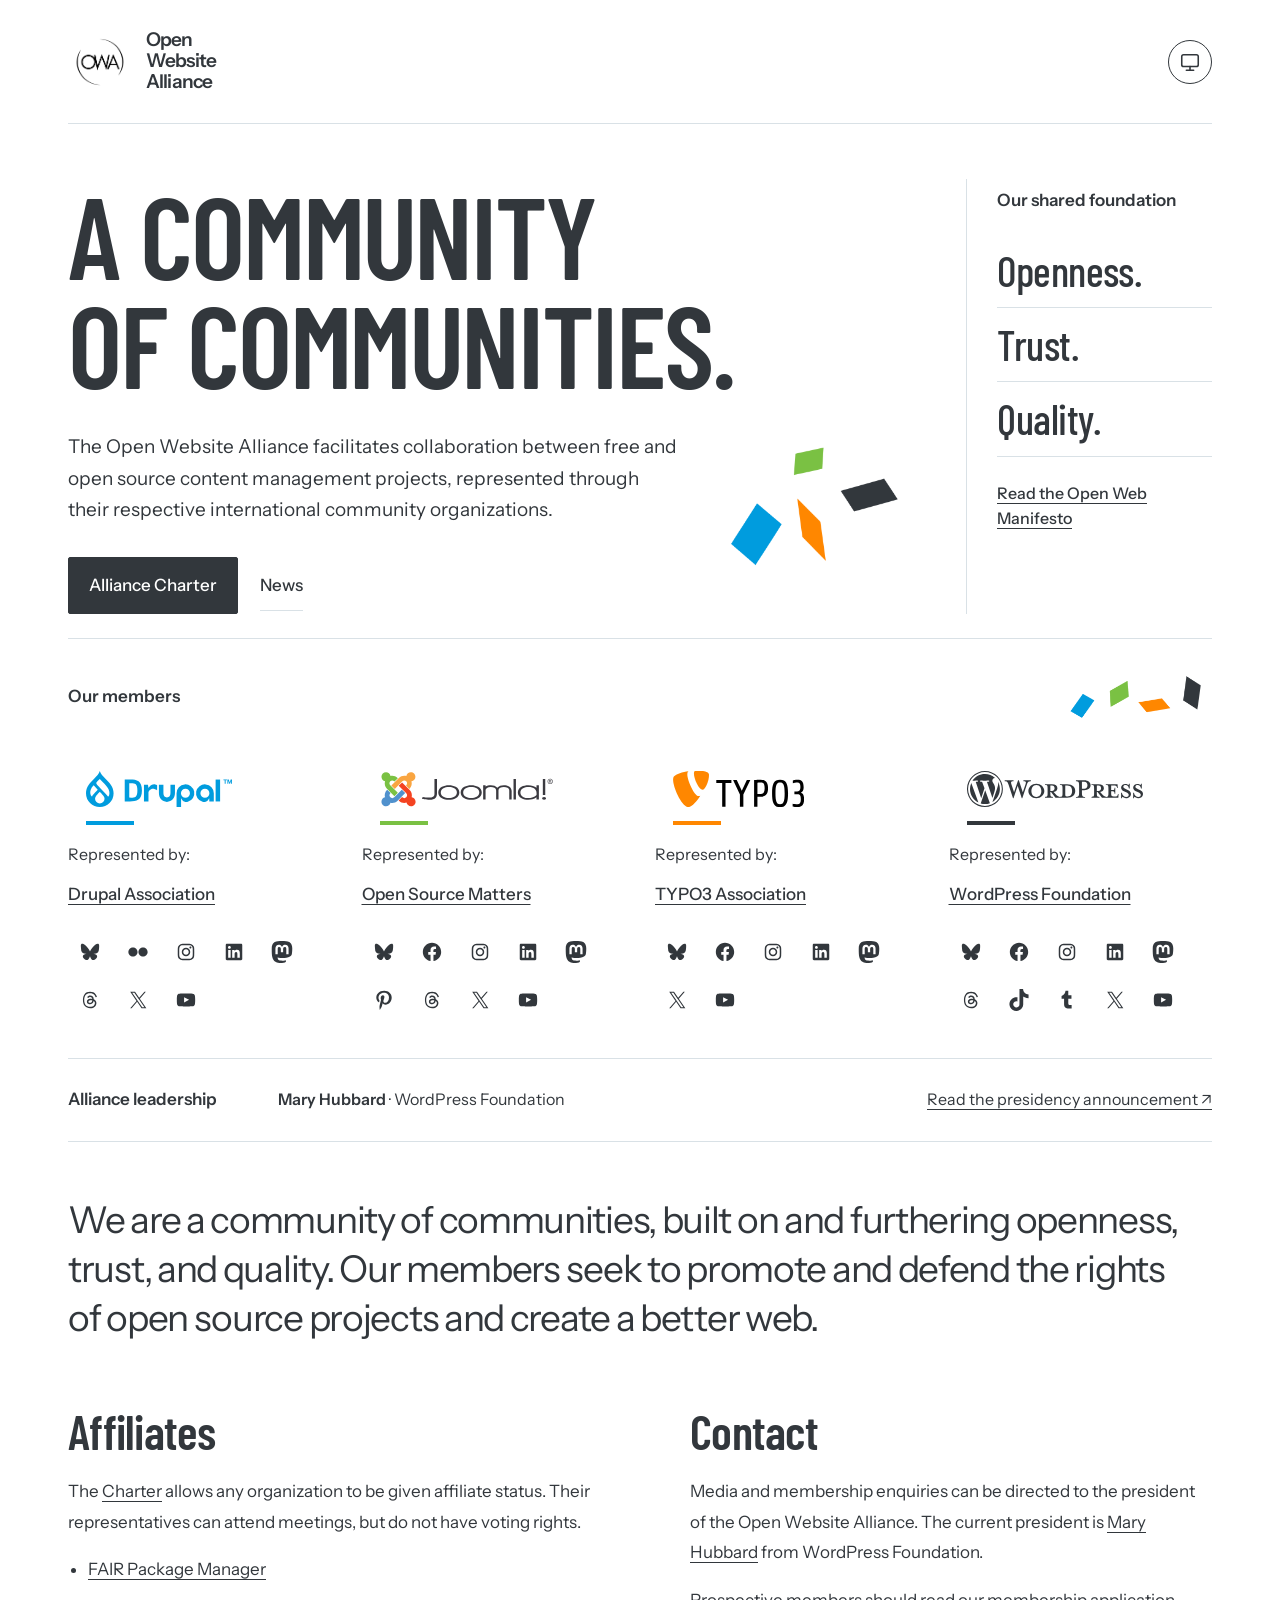
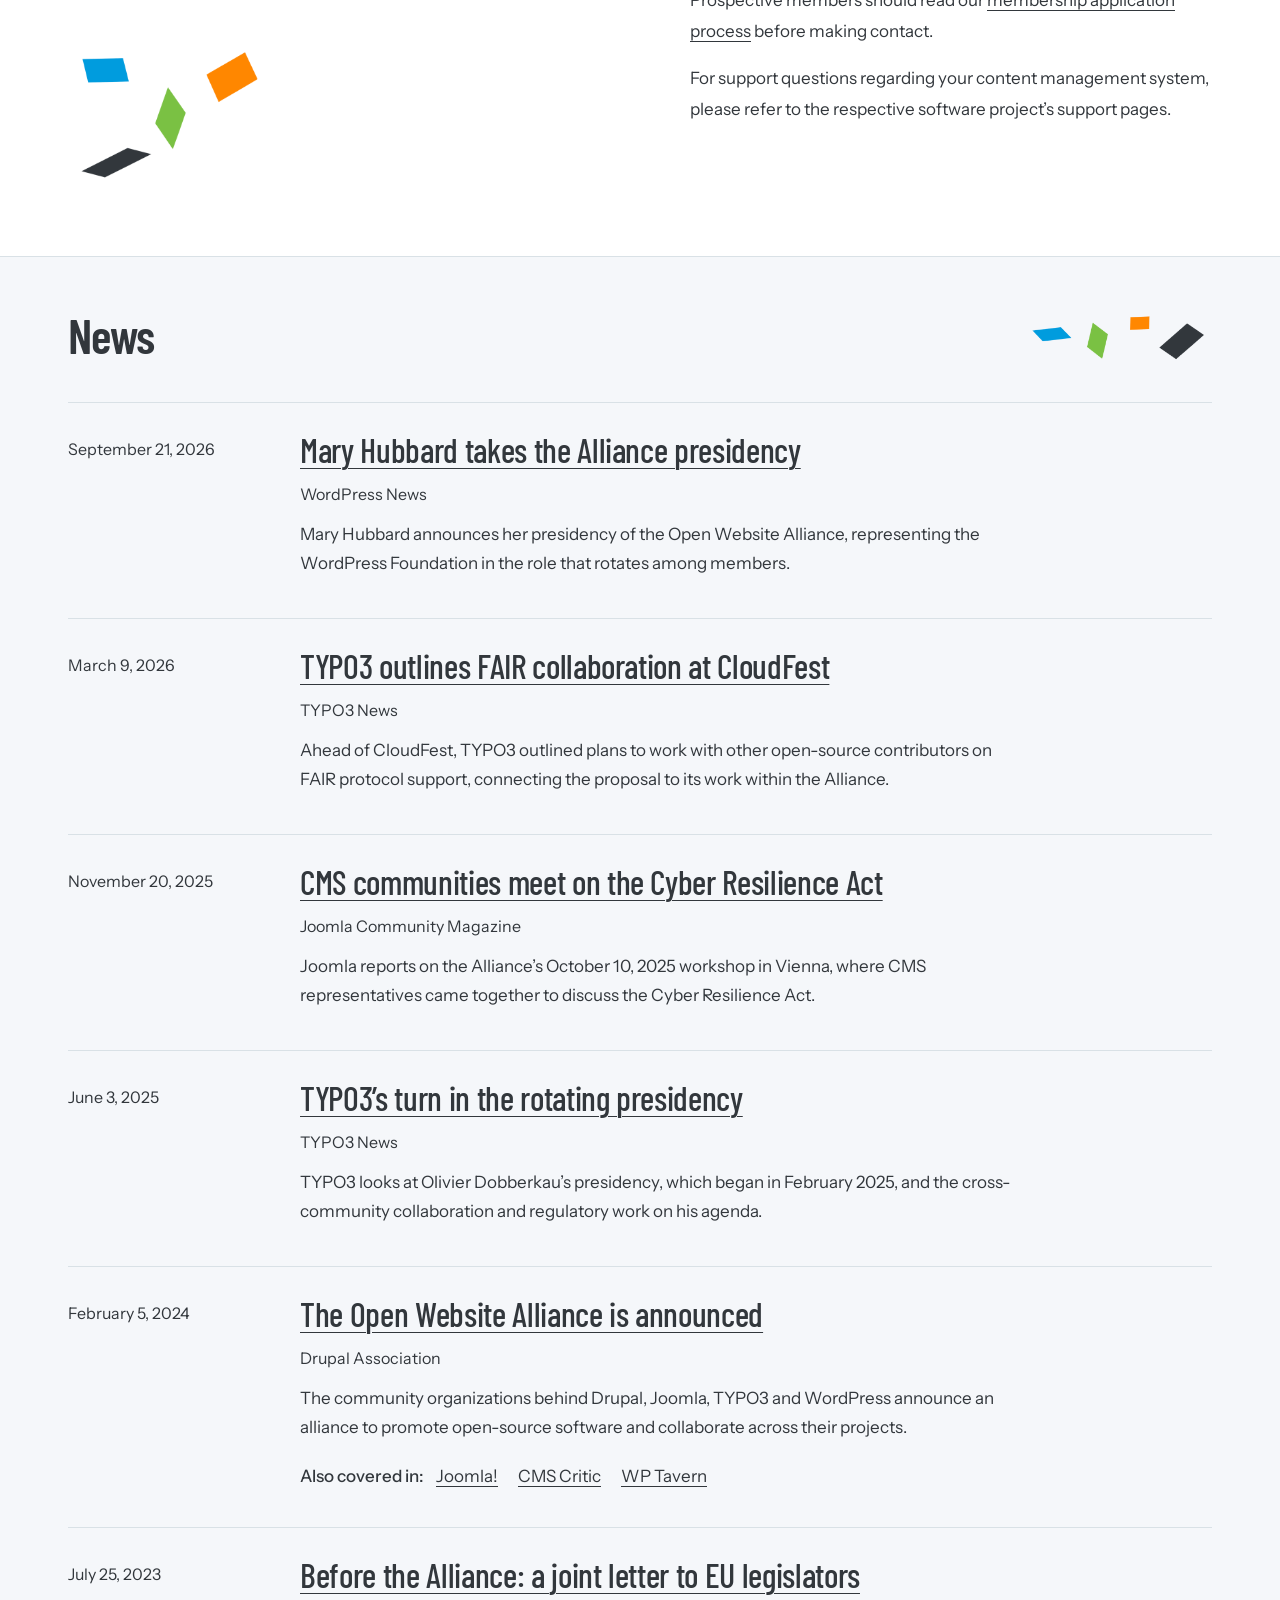
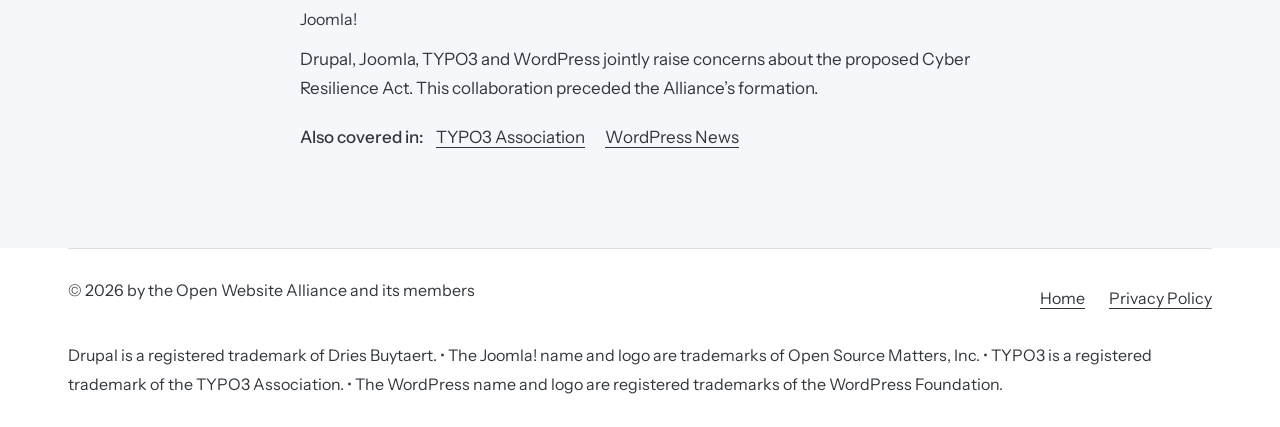
==== commit 8ed0f5ce: "Update the Open Website Alliance website Consolidate the current website implementation into the exi" ====
--- a/index.html
+++ b/index.html
@@ -1,112 +1,1050 @@
 <!doctype html>
-<html lang="en">
-<head>
-    <meta charset="utf-8">
-    <meta name="viewport" content="width=device-width, initial-scale=1">
-    <meta name="description" content="The Alliance facilitates collaboration between free and open source content management projects, represented through their respective international community organizations.">
-    <meta name="author" content="The Open Website Alliance and its members">
 
-    <title>Open Website Alliance</title>
-
-    <link href="css/bootstrap.min.css" rel="stylesheet">
-</head>
-<body>
-
-<main>
-    <div class="container py-4">
-        <header class="pb-3 mb-4 border-bottom">
-            <a href="/" class="d-flex align-items-center text-dark text-decoration-none">
-                <img class="me-3" src="images/logos/OWA logo.png" height="80" alt="Open Website Alliance">
-                <span class="fs-5 text-muted">Open Website Alliance</span>
-            </a>
-        </header>
-
-        <div class="p-5 mb-4 bg-light rounded-3">
-            <div class="container-fluid py-5">
-                <h1 class="display-5 fw-bold">The Open Website Alliance</h1>
-                <p class="col-md-8 fs-4">The Alliance facilitates collaboration between free and open source content management projects, represented through their respective international community organizations.</p>
-                <p class="col-md-8">It is a community of communities, built on and furthering openness, trust, and quality. The members seek to promote and defend the rights of open source projects and create a better web.</p>
-                <a href="charter.html" class="btn btn-primary btn-lg" type="button">Alliance Charter</a> &nbsp; <a href="charter.html#open-web-manifesto" class="btn btn-secondary btn-lg" type="button">Open Web Manifesto</a>
-            </div>
-        </div>
-
-        <div class="row align-items-md-stretch">
-            <div class="col-md-6">
-                <div class="p-5 rounded-3">
-                    <h2>Members</h2>
-                    <div class="row mt-5">
-                        <div class="card border-0 col-md-6">
-                            <a href="https://www.drupal.org" target="_blank" title="Visit the Drupal project"><img src="images/logos/drupal.svg" class="card-img-top px-3" alt="Drupal"></a>
-                            <div class="card-body">
-                                <p class="card-text text-center">
-                                    <small>Represented by:<br></small>
-                                    <a href="https://www.drupal.org/association" target="_blank">Drupal Association</a>
-                                </p>
-                            </div>
-                        </div>
-                        <div class="card border-0 col-md-6">
-                            <a href="https://www.joomla.org" target="_blank" title="Visit the Joomla! project"><img src="images/logos/joomla.svg" class="card-img-top px-3" alt="Joomla!"></a>
-                            <div class="card-body">
-                                <p class="card-text text-center">
-                                    <small>Represented by:<br></small>
-                                    <a href="https://www.opensourcematters.org" target="_blank">Open Source Matters</a>
-                                </p>
-                            </div>
-                        </div>
-                    </div>
-                    <div class="row mt-5">
-                        <div class="card border-0 col-md-6">
-                            <a href="https://www.typo3.com" target="_blank" title="Visit the TYPO3 project"><img src="images/logos/typo3.svg" class="card-img-top px-3 h-75" alt="TYPO3"></a>
-                            <div class="card-body">
-                                <p class="card-text text-center">
-                                    <small>Represented by:<br></small>
-                                    <a href="https://www.typo3.org/association" target="_blank">TYPO3 Association</a>
-                                </p>
-                            </div>
-                        </div>
-                        <div id="wordpress-card" class="card border-0 col-md-6">
-                            <!--<a href="https://www.wordpress.org" target="_blank" title="Visit the WordPress project">--><img src="images/logos/wordpress.svg" class="card-img-top px-3" alt="WordPress"><!--</a>-->
-                            <div class="card-body">
-                                <p class="card-text text-center">
-                                    <small>Represented by:<br></small>
-                                    <a href="https://wordpress.org" target="_blank">WordPress Foundation</a>
-                                </p>
-                            </div>
-                        </div>
-                    </div>
-                </div>
-                <div class="p-5 rounded-3">
-                    <h2>Affiliates</h2>
-                    <p>The <a href="charter.html#members-9">Charter</a> allows any organization to be given affiliate status. Their representatives can attend meetings, but do not have voting rights.</p>
-                    <ul>
-                        <li><a href="https://fair.pm" target="_blank" title="Visit the FAIR project's website">FAIR Package Manager</a></li>
-                    </ul>
-                </div>
-            </div>
-            <div class="col-md-6">
-                <div class="p-5 rounded-3" id="contact">
-                    <h2>Contact</h2>
-                    <p><strong>Media and membership enquiries</strong> can be directed to the president of the Open Website Alliance. The current president is <a href="mailto:mary.hubbard@automattic.com" title="Email the Open Website Alliance president">Mary Hubbard</a> from WordPress Foundation.</p>
-                    <p><strong>Prospective members</strong> should read our <a href="membership-process.html">membership application process</a> before making contact.</p>
-                    <p><strong>For support questions</strong> regarding your content management system, please refer to the respective software project’s support pages.</p>
-                </div>
-            </div>
-        </div>
-
-        <footer class="pt-3 mt-4 text-muted border-top">
-            <p><small>Drupal is a registered trademark of Dries Buytaert. • The Joomla! name and logo are trademarks of Open Source Matters, Inc. • TYPO3 is a registered trademark of the TYPO3 Association. • The WordPress name and logo are registered trademarks of the WordPress Foundation.</small></p>
-            <div class="d-flex flex-wrap align-items-center justify-content-between">
-                <p class="col-md-6 mb-0">&copy; 2025 by the Open Website Alliance and its members</p>
-                <ul class="nav col-md-6 justify-content-end">
-                    <li class="nav-item"><a href="index.html" class="nav-link text-muted">Home</a></li>
-                    <li class="nav-item"><a href="privacy.html" class="nav-link text-muted">Privacy Policy</a></li>
-                </ul>
-            </div>
-        </footer>
-    </div>
-</main>
-
-
-
-</body>
-</html>
+<html lang="en"
+  ><head
+    ><meta charset="utf-8" /><meta content="width=device-width,initial-scale=1" name="viewport" />
+    <meta
+      content="A community of communities. Collaboration between free and open source content management projects."
+      name="description" />
+    <title>Open Website Alliance</title
+    ><link href="images/logos/OWA%20logo.png" rel="icon" type="image/png" />
+    <script src="assets/theme.js?v=981907ee83bb"></script
+    ><link href="assets/site.css?v=e73f342534eb" rel="stylesheet" /><meta
+      content="no-referrer"
+      name="referrer" /><meta content="website" property="og:type" /><meta
+      content="Open Website Alliance"
+      property="og:site_name" /><meta content="Open Website Alliance" property="og:title" /><meta
+      content="A community of communities. Collaboration between free and open source content management projects."
+      property="og:description" /><meta content="summary" name="twitter:card" /><meta
+      content="Open Website Alliance"
+      name="twitter:title" /><meta
+      content="A community of communities. Collaboration between free and open source content management projects."
+      name="twitter:description" /><meta
+      content="https://openwebsitealliance.org/images/logos/OWA%20logo.png"
+      property="og:image" /><meta
+      content="Open Website Alliance logo"
+      property="og:image:alt" /><meta
+      content="https://openwebsitealliance.org/images/logos/OWA%20logo.png"
+      name="twitter:image" /><meta
+      content="Open Website Alliance logo"
+      name="twitter:image:alt" /><link
+      href="https://openwebsitealliance.org/"
+      rel="canonical" /><meta
+      content="https://openwebsitealliance.org/"
+      property="og:url" /></head
+  ><body class="a-porcelain-ink charter">
+    <a class="skip" href="#main">Skip to content</a
+    ><header class="masthead shell"
+      ><a class="brand" href="index.html"
+        ><img alt="" decoding="async" src="images/logos/OWA%20logo.png" /><span
+          class="brand-wordmark"
+          ><span>Open</span> <span>Website</span> <span>Alliance</span></span
+        ></a
+      ><div class="theme-control" hidden=""
+        ><button
+          aria-controls="theme-options"
+          aria-expanded="false"
+          aria-label="Color theme: System"
+          data-preference="system"
+          id="theme-mode"
+          title="Color theme: System"
+          type="button"
+          ><svg
+            aria-hidden="true"
+            class="theme-icon theme-icon-system"
+            focusable="false"
+            viewbox="0 0 24 24"
+          >
+            <rect height="13" rx="2" width="18" x="3" y="4"></rect>
+            <path d="M8 21h8m-4-4v4"></path></svg
+          ><svg
+            aria-hidden="true"
+            class="theme-icon theme-icon-light"
+            focusable="false"
+            viewbox="0 0 24 24"
+          >
+            <circle cx="12" cy="12" r="4"></circle>
+            <path
+              d="M12 2v2m0 16v2M2 12h2m16 0h2M5 5l1.5 1.5m11 11L19 19M5 19l1.5-1.5m11-11L19 5"
+            ></path></svg
+          ><svg
+            aria-hidden="true"
+            class="theme-icon theme-icon-dark"
+            focusable="false"
+            viewbox="0 0 24 24"
+          >
+            <path d="M20.8 13.1A9 9 0 0 1 10.9 3.2a9 9 0 1 0 9.9 9.9Z"></path></svg></button
+        ><div aria-label="Color theme" hidden="" id="theme-options" role="group"
+          ><button aria-pressed="true" data-theme-choice="system" type="button">System</button
+          ><button aria-pressed="false" data-theme-choice="light" type="button">Light</button
+          ><button aria-pressed="false" data-theme-choice="dark" type="button">Dark</button></div
+        ></div
+      ></header
+    >
+    <main id="main" tabindex="-1"
+      ><section class="hero shell"
+        ><div class="hero-copy"
+          ><h1
+            >A community<br />
+            of <em>communities.</em></h1
+          ><p class="intro"
+            >The Open Website Alliance facilitates collaboration between free and open source content management
+            projects, represented through their respective international community organizations.</p
+          ><div class="actions"
+            ><a class="primary" href="charter.html">Alliance Charter</a
+            ><a class="secondary" href="#news">News</a></div
+          >
+          <picture class="polygon-art hero-art" data-polygon-art="hero" aria-hidden="true"><source data-dark-art srcset="images/artwork/hero-dark.png" media="screen and (prefers-color-scheme: dark)"><img src="images/artwork/hero.png" width="1200" height="1000" alt="" decoding="async"></picture></div
+        ><aside aria-label="Shared principles" class="principles"
+          ><p class="section-label">Our shared foundation</p><p class="principle">Openness.</p
+          ><p class="principle">Trust.</p><p class="principle">Quality.</p
+          ><a href="charter.html#open-web-manifesto">Read the Open Web Manifesto</a
+          ></aside
+        ></section
+      ><section aria-labelledby="member-title" class="members shell" id="members"
+        ><div class="member-heading"
+          ><h2 class="section-label" id="member-title">Our members</h2>
+          <picture class="polygon-art members-art" data-polygon-art="members" aria-hidden="true"><source data-dark-art srcset="images/artwork/members-dark.png" media="screen and (prefers-color-scheme: dark)"><img src="images/artwork/members.png" width="560" height="200" alt="" decoding="async"></picture></div
+        ><div class="member-grid"
+          ><div class="member"
+            ><a
+              aria-describedby="external-link-hint"
+              class="member-logo"
+              href="https://www.drupal.org"
+              rel="noopener noreferrer"
+              target="_blank"
+              ><picture
+                ><source
+                  data-dark-logo=""
+                  media="screen and (prefers-color-scheme: dark)"
+                  srcset="images/logos/drupal-dark.svg" /><img
+                  alt="Drupal"
+                  decoding="async"
+                  src="images/logos/drupal.svg" /></picture></a
+            ><p class="by">Represented by:</p
+            ><a
+              aria-describedby="external-link-hint"
+              class="org"
+              href="https://www.drupal.org/association"
+              rel="noopener noreferrer"
+              target="_blank"
+              >Drupal Association</a
+            ><ul aria-label="Drupal Association social profiles" class="member-socials"
+              ><li
+                ><a
+                  aria-describedby="external-link-hint"
+                  aria-label="Drupal Association on Bluesky"
+                  data-platform="Bluesky"
+                  href="https://bsky.app/profile/drupalassociation.bsky.social"
+                  rel="noopener noreferrer"
+                  target="_blank"
+                  title="Drupal Association on Bluesky"
+                  ><svg
+                    aria-hidden="true"
+                    focusable="false"
+                    viewbox="0 0 24 24"
+                    xmlns="http://www.w3.org/2000/svg"
+                  >
+                    <path
+                      d="M6.3,4.2c2.3,1.7,4.8,5.3,5.7,7.2.9-1.9,3.4-5.4,5.7-7.2,1.7-1.3,4.3-2.2,4.3.9s-.4,5.2-.6,5.9c-.7,2.6-3.3,3.2-5.6,2.8,4,.7,5.1,3,2.9,5.3-5,5.2-6.7-2.8-6.7-2.8,0,0-1.7,8-6.7,2.8-2.2-2.3-1.2-4.6,2.9-5.3-2.3.4-4.9-.3-5.6-2.8-.2-.7-.6-5.3-.6-5.9,0-3.1,2.7-2.1,4.3-.9h0Z"
+                    ></path></svg></a></li
+              ><li
+                ><a
+                  aria-describedby="external-link-hint"
+                  aria-label="Drupal Association on Flickr (photo archive)"
+                  data-platform="Flickr"
+                  href="https://www.flickr.com/photos/drupalassoc/"
+                  rel="noopener noreferrer"
+                  target="_blank"
+                  title="Drupal Association on Flickr (photo archive)"
+                  ><svg
+                    aria-hidden="true"
+                    focusable="false"
+                    viewbox="0 0 24 24"
+                    xmlns="http://www.w3.org/2000/svg"
+                  >
+                    <path
+                      d="M6.5,7c-2.75,0-5,2.25-5,5s2.25,5,5,5s5-2.25,5-5S9.25,7,6.5,7z M17.5,7c-2.75,0-5,2.25-5,5s2.25,5,5,5s5-2.25,5-5 S20.25,7,17.5,7z"
+                    ></path></svg></a></li
+              ><li
+                ><a
+                  aria-describedby="external-link-hint"
+                  aria-label="Drupal Association on Instagram"
+                  data-platform="Instagram"
+                  href="https://www.instagram.com/drupalassociation/"
+                  rel="noopener noreferrer"
+                  target="_blank"
+                  title="Drupal Association on Instagram"
+                  ><svg
+                    aria-hidden="true"
+                    focusable="false"
+                    viewbox="0 0 24 24"
+                    xmlns="http://www.w3.org/2000/svg"
+                  >
+                    <path
+                      d="M12,4.622c2.403,0,2.688,0.009,3.637,0.052c0.877,0.04,1.354,0.187,1.671,0.31c0.42,0.163,0.72,0.358,1.035,0.673 c0.315,0.315,0.51,0.615,0.673,1.035c0.123,0.317,0.27,0.794,0.31,1.671c0.043,0.949,0.052,1.234,0.052,3.637 s-0.009,2.688-0.052,3.637c-0.04,0.877-0.187,1.354-0.31,1.671c-0.163,0.42-0.358,0.72-0.673,1.035 c-0.315,0.315-0.615,0.51-1.035,0.673c-0.317,0.123-0.794,0.27-1.671,0.31c-0.949,0.043-1.233,0.052-3.637,0.052 s-2.688-0.009-3.637-0.052c-0.877-0.04-1.354-0.187-1.671-0.31c-0.42-0.163-0.72-0.358-1.035-0.673 c-0.315-0.315-0.51-0.615-0.673-1.035c-0.123-0.317-0.27-0.794-0.31-1.671C4.631,14.688,4.622,14.403,4.622,12 s0.009-2.688,0.052-3.637c0.04-0.877,0.187-1.354,0.31-1.671c0.163-0.42,0.358-0.72,0.673-1.035 c0.315-0.315,0.615-0.51,1.035-0.673c0.317-0.123,0.794-0.27,1.671-0.31C9.312,4.631,9.597,4.622,12,4.622 M12,3 C9.556,3,9.249,3.01,8.289,3.054C7.331,3.098,6.677,3.25,6.105,3.472C5.513,3.702,5.011,4.01,4.511,4.511 c-0.5,0.5-0.808,1.002-1.038,1.594C3.25,6.677,3.098,7.331,3.054,8.289C3.01,9.249,3,9.556,3,12c0,2.444,0.01,2.751,0.054,3.711 c0.044,0.958,0.196,1.612,0.418,2.185c0.23,0.592,0.538,1.094,1.038,1.594c0.5,0.5,1.002,0.808,1.594,1.038 c0.572,0.222,1.227,0.375,2.185,0.418C9.249,20.99,9.556,21,12,21s2.751-0.01,3.711-0.054c0.958-0.044,1.612-0.196,2.185-0.418 c0.592-0.23,1.094-0.538,1.594-1.038c0.5-0.5,0.808-1.002,1.038-1.594c0.222-0.572,0.375-1.227,0.418-2.185 C20.99,14.751,21,14.444,21,12s-0.01-2.751-0.054-3.711c-0.044-0.958-0.196-1.612-0.418-2.185c-0.23-0.592-0.538-1.094-1.038-1.594 c-0.5-0.5-1.002-0.808-1.594-1.038c-0.572-0.222-1.227-0.375-2.185-0.418C14.751,3.01,14.444,3,12,3L12,3z M12,7.378 c-2.552,0-4.622,2.069-4.622,4.622S9.448,16.622,12,16.622s4.622-2.069,4.622-4.622S14.552,7.378,12,7.378z M12,15 c-1.657,0-3-1.343-3-3s1.343-3,3-3s3,1.343,3,3S13.657,15,12,15z M16.804,6.116c-0.596,0-1.08,0.484-1.08,1.08 s0.484,1.08,1.08,1.08c0.596,0,1.08-0.484,1.08-1.08S17.401,6.116,16.804,6.116z"
+                    ></path></svg></a></li
+              ><li
+                ><a
+                  aria-describedby="external-link-hint"
+                  aria-label="Drupal Association on LinkedIn"
+                  data-platform="LinkedIn"
+                  href="https://www.linkedin.com/company/drupal-association/"
+                  rel="noopener noreferrer"
+                  target="_blank"
+                  title="Drupal Association on LinkedIn"
+                  ><svg
+                    aria-hidden="true"
+                    focusable="false"
+                    viewbox="0 0 24 24"
+                    xmlns="http://www.w3.org/2000/svg"
+                  >
+                    <path
+                      d="M19.7,3H4.3C3.582,3,3,3.582,3,4.3v15.4C3,20.418,3.582,21,4.3,21h15.4c0.718,0,1.3-0.582,1.3-1.3V4.3 C21,3.582,20.418,3,19.7,3z M8.339,18.338H5.667v-8.59h2.672V18.338z M7.004,8.574c-0.857,0-1.549-0.694-1.549-1.548 c0-0.855,0.691-1.548,1.549-1.548c0.854,0,1.547,0.694,1.547,1.548C8.551,7.881,7.858,8.574,7.004,8.574z M18.339,18.338h-2.669 v-4.177c0-0.996-0.017-2.278-1.387-2.278c-1.389,0-1.601,1.086-1.601,2.206v4.249h-2.667v-8.59h2.559v1.174h0.037 c0.356-0.675,1.227-1.387,2.526-1.387c2.703,0,3.203,1.779,3.203,4.092V18.338z"
+                    ></path></svg></a></li
+              ><li
+                ><a
+                  aria-describedby="external-link-hint"
+                  aria-label="Drupal Association on Mastodon"
+                  data-platform="Mastodon"
+                  href="https://mastodon.social/@drupalassoc"
+                  rel="noopener noreferrer"
+                  target="_blank"
+                  title="Drupal Association on Mastodon"
+                  ><svg
+                    aria-hidden="true"
+                    focusable="false"
+                    viewbox="0 0 24 24"
+                    xmlns="http://www.w3.org/2000/svg"
+                  >
+                    <path
+                      d="M23.193 7.879c0-5.206-3.411-6.732-3.411-6.732C18.062.357 15.108.025 12.041 0h-.076c-3.068.025-6.02.357-7.74 1.147 0 0-3.411 1.526-3.411 6.732 0 1.192-.023 2.618.015 4.129.124 5.092.934 10.109 5.641 11.355 2.17.574 4.034.695 5.535.612 2.722-.15 4.25-.972 4.25-.972l-.09-1.975s-1.945.613-4.129.539c-2.165-.074-4.449-.233-4.799-2.891a5.499 5.499 0 0 1-.048-.745s2.125.52 4.817.643c1.646.075 3.19-.097 4.758-.283 3.007-.359 5.625-2.212 5.954-3.905.517-2.665.475-6.507.475-6.507zm-4.024 6.709h-2.497V8.469c0-1.29-.543-1.944-1.628-1.944-1.2 0-1.802.776-1.802 2.312v3.349h-2.483v-3.35c0-1.536-.602-2.312-1.802-2.312-1.085 0-1.628.655-1.628 1.944v6.119H4.832V8.284c0-1.289.328-2.313.987-3.07.68-.758 1.569-1.146 2.674-1.146 1.278 0 2.246.491 2.886 1.474L12 6.585l.622-1.043c.64-.983 1.608-1.474 2.886-1.474 1.104 0 1.994.388 2.674 1.146.658.757.986 1.781.986 3.07v6.304z"
+                    ></path></svg></a></li
+              ><li
+                ><a
+                  aria-describedby="external-link-hint"
+                  aria-label="Drupal Association on Threads"
+                  data-platform="Threads"
+                  href="https://www.threads.com/@drupalassociation"
+                  rel="noopener noreferrer"
+                  target="_blank"
+                  title="Drupal Association on Threads"
+                  ><svg
+                    aria-hidden="true"
+                    focusable="false"
+                    viewbox="0 0 24 24"
+                    xmlns="http://www.w3.org/2000/svg"
+                  >
+                    <path
+                      d="M16.3 11.3c-.1 0-.2-.1-.2-.1-.1-2.6-1.5-4-3.9-4-1.4 0-2.6.6-3.3 1.7l1.3.9c.5-.8 1.4-1 2-1 .8 0 1.4.2 1.7.7.3.3.5.8.5 1.3-.7-.1-1.4-.2-2.2-.1-2.2.1-3.7 1.4-3.6 3.2 0 .9.5 1.7 1.3 2.2.7.4 1.5.6 2.4.6 1.2-.1 2.1-.5 2.7-1.3.5-.6.8-1.4.9-2.4.6.3 1 .8 1.2 1.3.4.9.4 2.4-.8 3.6-1.1 1.1-2.3 1.5-4.3 1.5-2.1 0-3.8-.7-4.8-2S5.7 14.3 5.7 12c0-2.3.5-4.1 1.5-5.4 1.1-1.3 2.7-2 4.8-2 2.2 0 3.8.7 4.9 2 .5.7.9 1.5 1.2 2.5l1.5-.4c-.3-1.2-.8-2.2-1.5-3.1-1.3-1.7-3.3-2.6-6-2.6-2.6 0-4.7.9-6 2.6C4.9 7.2 4.3 9.3 4.3 12s.6 4.8 1.9 6.4c1.4 1.7 3.4 2.6 6 2.6 2.3 0 4-.6 5.3-2 1.8-1.8 1.7-4 1.1-5.4-.4-.9-1.2-1.7-2.3-2.3zm-4 3.8c-1 .1-2-.4-2-1.3 0-.7.5-1.5 2.1-1.6h.5c.6 0 1.1.1 1.6.2-.2 2.3-1.3 2.7-2.2 2.7z"
+                    ></path></svg></a></li
+              ><li
+                ><a
+                  aria-describedby="external-link-hint"
+                  aria-label="Drupal Association on X (signpost account)"
+                  data-platform="X"
+                  href="https://twitter.com/DrupalAssoc"
+                  rel="noopener noreferrer"
+                  target="_blank"
+                  title="Drupal Association on X (signpost account)"
+                  ><svg
+                    aria-hidden="true"
+                    focusable="false"
+                    viewbox="0 0 24 24"
+                    xmlns="http://www.w3.org/2000/svg"
+                  >
+                    <path
+                      d="M13.982 10.622 20.54 3h-1.554l-5.693 6.618L8.745 3H3.5l6.876 10.007L3.5 21h1.554l6.012-6.989L15.868 21h5.245l-7.131-10.378Zm-2.128 2.474-.697-.997-5.543-7.93H8l4.474 6.4.697.996 5.815 8.318h-2.387l-4.745-6.787Z"
+                    ></path></svg></a></li
+              ><li
+                ><a
+                  aria-describedby="external-link-hint"
+                  aria-label="Drupal Association on YouTube"
+                  data-platform="YouTube"
+                  href="https://www.youtube.com/@DrupalAssociation"
+                  rel="noopener noreferrer"
+                  target="_blank"
+                  title="Drupal Association on YouTube"
+                  ><svg
+                    aria-hidden="true"
+                    focusable="false"
+                    viewbox="0 0 24 24"
+                    xmlns="http://www.w3.org/2000/svg"
+                  >
+                    <path
+                      d="M21.8,8.001c0,0-0.195-1.378-0.795-1.985c-0.76-0.797-1.613-0.801-2.004-0.847c-2.799-0.202-6.997-0.202-6.997-0.202 h-0.009c0,0-4.198,0-6.997,0.202C4.608,5.216,3.756,5.22,2.995,6.016C2.395,6.623,2.2,8.001,2.2,8.001S2,9.62,2,11.238v1.517 c0,1.618,0.2,3.237,0.2,3.237s0.195,1.378,0.795,1.985c0.761,0.797,1.76,0.771,2.205,0.855c1.6,0.153,6.8,0.201,6.8,0.201 s4.203-0.006,7.001-0.209c0.391-0.047,1.243-0.051,2.004-0.847c0.6-0.607,0.795-1.985,0.795-1.985s0.2-1.618,0.2-3.237v-1.517 C22,9.62,21.8,8.001,21.8,8.001z M9.935,14.594l-0.001-5.62l5.404,2.82L9.935,14.594z"
+                    ></path></svg></a></li></ul></div
+          ><div class="member"
+            ><a
+              aria-describedby="external-link-hint"
+              class="member-logo"
+              href="https://www.joomla.org"
+              rel="noopener noreferrer"
+              target="_blank"
+              ><picture
+                ><source
+                  data-dark-logo=""
+                  media="screen and (prefers-color-scheme: dark)"
+                  srcset="images/logos/joomla-dark.svg" /><img
+                  alt="Joomla!"
+                  decoding="async"
+                  src="images/logos/joomla.svg" /></picture></a
+            ><p class="by">Represented by:</p
+            ><a
+              aria-describedby="external-link-hint"
+              class="org"
+              href="https://www.opensourcematters.org"
+              rel="noopener noreferrer"
+              target="_blank"
+              >Open Source Matters</a
+            ><ul aria-label="Joomla! social profiles" class="member-socials"
+              ><li
+                ><a
+                  aria-describedby="external-link-hint"
+                  aria-label="Joomla! on Bluesky"
+                  data-platform="Bluesky"
+                  href="https://bsky.app/profile/joomla.org"
+                  rel="noopener noreferrer"
+                  target="_blank"
+                  title="Joomla! on Bluesky"
+                  ><svg
+                    aria-hidden="true"
+                    focusable="false"
+                    viewbox="0 0 24 24"
+                    xmlns="http://www.w3.org/2000/svg"
+                  >
+                    <path
+                      d="M6.3,4.2c2.3,1.7,4.8,5.3,5.7,7.2.9-1.9,3.4-5.4,5.7-7.2,1.7-1.3,4.3-2.2,4.3.9s-.4,5.2-.6,5.9c-.7,2.6-3.3,3.2-5.6,2.8,4,.7,5.1,3,2.9,5.3-5,5.2-6.7-2.8-6.7-2.8,0,0-1.7,8-6.7,2.8-2.2-2.3-1.2-4.6,2.9-5.3-2.3.4-4.9-.3-5.6-2.8-.2-.7-.6-5.3-.6-5.9,0-3.1,2.7-2.1,4.3-.9h0Z"
+                    ></path></svg></a></li
+              ><li
+                ><a
+                  aria-describedby="external-link-hint"
+                  aria-label="Joomla! on Facebook"
+                  data-platform="Facebook"
+                  href="https://www.facebook.com/joomla"
+                  rel="noopener noreferrer"
+                  target="_blank"
+                  title="Joomla! on Facebook"
+                  ><svg
+                    aria-hidden="true"
+                    focusable="false"
+                    viewbox="0 0 24 24"
+                    xmlns="http://www.w3.org/2000/svg"
+                  >
+                    <path
+                      d="M12 2C6.5 2 2 6.5 2 12c0 5 3.7 9.1 8.4 9.9v-7H7.9V12h2.5V9.8c0-2.5 1.5-3.9 3.8-3.9 1.1 0 2.2.2 2.2.2v2.5h-1.3c-1.2 0-1.6.8-1.6 1.6V12h2.8l-.4 2.9h-2.3v7C18.3 21.1 22 17 22 12c0-5.5-4.5-10-10-10z"
+                    ></path></svg></a></li
+              ><li
+                ><a
+                  aria-describedby="external-link-hint"
+                  aria-label="Joomla! on Instagram"
+                  data-platform="Instagram"
+                  href="https://www.instagram.com/joomlaofficial/"
+                  rel="noopener noreferrer"
+                  target="_blank"
+                  title="Joomla! on Instagram"
+                  ><svg
+                    aria-hidden="true"
+                    focusable="false"
+                    viewbox="0 0 24 24"
+                    xmlns="http://www.w3.org/2000/svg"
+                  >
+                    <path
+                      d="M12,4.622c2.403,0,2.688,0.009,3.637,0.052c0.877,0.04,1.354,0.187,1.671,0.31c0.42,0.163,0.72,0.358,1.035,0.673 c0.315,0.315,0.51,0.615,0.673,1.035c0.123,0.317,0.27,0.794,0.31,1.671c0.043,0.949,0.052,1.234,0.052,3.637 s-0.009,2.688-0.052,3.637c-0.04,0.877-0.187,1.354-0.31,1.671c-0.163,0.42-0.358,0.72-0.673,1.035 c-0.315,0.315-0.615,0.51-1.035,0.673c-0.317,0.123-0.794,0.27-1.671,0.31c-0.949,0.043-1.233,0.052-3.637,0.052 s-2.688-0.009-3.637-0.052c-0.877-0.04-1.354-0.187-1.671-0.31c-0.42-0.163-0.72-0.358-1.035-0.673 c-0.315-0.315-0.51-0.615-0.673-1.035c-0.123-0.317-0.27-0.794-0.31-1.671C4.631,14.688,4.622,14.403,4.622,12 s0.009-2.688,0.052-3.637c0.04-0.877,0.187-1.354,0.31-1.671c0.163-0.42,0.358-0.72,0.673-1.035 c0.315-0.315,0.615-0.51,1.035-0.673c0.317-0.123,0.794-0.27,1.671-0.31C9.312,4.631,9.597,4.622,12,4.622 M12,3 C9.556,3,9.249,3.01,8.289,3.054C7.331,3.098,6.677,3.25,6.105,3.472C5.513,3.702,5.011,4.01,4.511,4.511 c-0.5,0.5-0.808,1.002-1.038,1.594C3.25,6.677,3.098,7.331,3.054,8.289C3.01,9.249,3,9.556,3,12c0,2.444,0.01,2.751,0.054,3.711 c0.044,0.958,0.196,1.612,0.418,2.185c0.23,0.592,0.538,1.094,1.038,1.594c0.5,0.5,1.002,0.808,1.594,1.038 c0.572,0.222,1.227,0.375,2.185,0.418C9.249,20.99,9.556,21,12,21s2.751-0.01,3.711-0.054c0.958-0.044,1.612-0.196,2.185-0.418 c0.592-0.23,1.094-0.538,1.594-1.038c0.5-0.5,0.808-1.002,1.038-1.594c0.222-0.572,0.375-1.227,0.418-2.185 C20.99,14.751,21,14.444,21,12s-0.01-2.751-0.054-3.711c-0.044-0.958-0.196-1.612-0.418-2.185c-0.23-0.592-0.538-1.094-1.038-1.594 c-0.5-0.5-1.002-0.808-1.594-1.038c-0.572-0.222-1.227-0.375-2.185-0.418C14.751,3.01,14.444,3,12,3L12,3z M12,7.378 c-2.552,0-4.622,2.069-4.622,4.622S9.448,16.622,12,16.622s4.622-2.069,4.622-4.622S14.552,7.378,12,7.378z M12,15 c-1.657,0-3-1.343-3-3s1.343-3,3-3s3,1.343,3,3S13.657,15,12,15z M16.804,6.116c-0.596,0-1.08,0.484-1.08,1.08 s0.484,1.08,1.08,1.08c0.596,0,1.08-0.484,1.08-1.08S17.401,6.116,16.804,6.116z"
+                    ></path></svg></a></li
+              ><li
+                ><a
+                  aria-describedby="external-link-hint"
+                  aria-label="Joomla! on LinkedIn"
+                  data-platform="LinkedIn"
+                  href="https://www.linkedin.com/company/joomla"
+                  rel="noopener noreferrer"
+                  target="_blank"
+                  title="Joomla! on LinkedIn"
+                  ><svg
+                    aria-hidden="true"
+                    focusable="false"
+                    viewbox="0 0 24 24"
+                    xmlns="http://www.w3.org/2000/svg"
+                  >
+                    <path
+                      d="M19.7,3H4.3C3.582,3,3,3.582,3,4.3v15.4C3,20.418,3.582,21,4.3,21h15.4c0.718,0,1.3-0.582,1.3-1.3V4.3 C21,3.582,20.418,3,19.7,3z M8.339,18.338H5.667v-8.59h2.672V18.338z M7.004,8.574c-0.857,0-1.549-0.694-1.549-1.548 c0-0.855,0.691-1.548,1.549-1.548c0.854,0,1.547,0.694,1.547,1.548C8.551,7.881,7.858,8.574,7.004,8.574z M18.339,18.338h-2.669 v-4.177c0-0.996-0.017-2.278-1.387-2.278c-1.389,0-1.601,1.086-1.601,2.206v4.249h-2.667v-8.59h2.559v1.174h0.037 c0.356-0.675,1.227-1.387,2.526-1.387c2.703,0,3.203,1.779,3.203,4.092V18.338z"
+                    ></path></svg></a></li
+              ><li
+                ><a
+                  aria-describedby="external-link-hint"
+                  aria-label="Joomla! on Mastodon"
+                  data-platform="Mastodon"
+                  href="https://joomla.social/@joomla"
+                  rel="noopener noreferrer"
+                  target="_blank"
+                  title="Joomla! on Mastodon"
+                  ><svg
+                    aria-hidden="true"
+                    focusable="false"
+                    viewbox="0 0 24 24"
+                    xmlns="http://www.w3.org/2000/svg"
+                  >
+                    <path
+                      d="M23.193 7.879c0-5.206-3.411-6.732-3.411-6.732C18.062.357 15.108.025 12.041 0h-.076c-3.068.025-6.02.357-7.74 1.147 0 0-3.411 1.526-3.411 6.732 0 1.192-.023 2.618.015 4.129.124 5.092.934 10.109 5.641 11.355 2.17.574 4.034.695 5.535.612 2.722-.15 4.25-.972 4.25-.972l-.09-1.975s-1.945.613-4.129.539c-2.165-.074-4.449-.233-4.799-2.891a5.499 5.499 0 0 1-.048-.745s2.125.52 4.817.643c1.646.075 3.19-.097 4.758-.283 3.007-.359 5.625-2.212 5.954-3.905.517-2.665.475-6.507.475-6.507zm-4.024 6.709h-2.497V8.469c0-1.29-.543-1.944-1.628-1.944-1.2 0-1.802.776-1.802 2.312v3.349h-2.483v-3.35c0-1.536-.602-2.312-1.802-2.312-1.085 0-1.628.655-1.628 1.944v6.119H4.832V8.284c0-1.289.328-2.313.987-3.07.68-.758 1.569-1.146 2.674-1.146 1.278 0 2.246.491 2.886 1.474L12 6.585l.622-1.043c.64-.983 1.608-1.474 2.886-1.474 1.104 0 1.994.388 2.674 1.146.658.757.986 1.781.986 3.07v6.304z"
+                    ></path></svg></a></li
+              ><li
+                ><a
+                  aria-describedby="external-link-hint"
+                  aria-label="Joomla! on Pinterest"
+                  data-platform="Pinterest"
+                  href="https://www.pinterest.com/joomla"
+                  rel="noopener noreferrer"
+                  target="_blank"
+                  title="Joomla! on Pinterest"
+                  ><svg
+                    aria-hidden="true"
+                    focusable="false"
+                    viewbox="0 0 24 24"
+                    xmlns="http://www.w3.org/2000/svg"
+                  >
+                    <path
+                      d="M12.289,2C6.617,2,3.606,5.648,3.606,9.622c0,1.846,1.025,4.146,2.666,4.878c0.25,0.111,0.381,0.063,0.439-0.169 c0.044-0.175,0.267-1.029,0.365-1.428c0.032-0.128,0.017-0.237-0.091-0.362C6.445,11.911,6.01,10.75,6.01,9.668 c0-2.777,2.194-5.464,5.933-5.464c3.23,0,5.49,2.108,5.49,5.122c0,3.407-1.794,5.768-4.13,5.768c-1.291,0-2.257-1.021-1.948-2.277 c0.372-1.495,1.089-3.112,1.089-4.191c0-0.967-0.542-1.775-1.663-1.775c-1.319,0-2.379,1.309-2.379,3.059 c0,1.115,0.394,1.869,0.394,1.869s-1.302,5.279-1.54,6.261c-0.405,1.666,0.053,4.368,0.094,4.604 c0.021,0.126,0.167,0.169,0.25,0.063c0.129-0.165,1.699-2.419,2.142-4.051c0.158-0.59,0.817-2.995,0.817-2.995 c0.43,0.784,1.681,1.446,3.013,1.446c3.963,0,6.822-3.494,6.822-7.833C20.394,5.112,16.849,2,12.289,2"
+                    ></path></svg></a></li
+              ><li
+                ><a
+                  aria-describedby="external-link-hint"
+                  aria-label="Joomla! on Threads"
+                  data-platform="Threads"
+                  href="https://www.threads.com/@joomlaofficial"
+                  rel="noopener noreferrer"
+                  target="_blank"
+                  title="Joomla! on Threads"
+                  ><svg
+                    aria-hidden="true"
+                    focusable="false"
+                    viewbox="0 0 24 24"
+                    xmlns="http://www.w3.org/2000/svg"
+                  >
+                    <path
+                      d="M16.3 11.3c-.1 0-.2-.1-.2-.1-.1-2.6-1.5-4-3.9-4-1.4 0-2.6.6-3.3 1.7l1.3.9c.5-.8 1.4-1 2-1 .8 0 1.4.2 1.7.7.3.3.5.8.5 1.3-.7-.1-1.4-.2-2.2-.1-2.2.1-3.7 1.4-3.6 3.2 0 .9.5 1.7 1.3 2.2.7.4 1.5.6 2.4.6 1.2-.1 2.1-.5 2.7-1.3.5-.6.8-1.4.9-2.4.6.3 1 .8 1.2 1.3.4.9.4 2.4-.8 3.6-1.1 1.1-2.3 1.5-4.3 1.5-2.1 0-3.8-.7-4.8-2S5.7 14.3 5.7 12c0-2.3.5-4.1 1.5-5.4 1.1-1.3 2.7-2 4.8-2 2.2 0 3.8.7 4.9 2 .5.7.9 1.5 1.2 2.5l1.5-.4c-.3-1.2-.8-2.2-1.5-3.1-1.3-1.7-3.3-2.6-6-2.6-2.6 0-4.7.9-6 2.6C4.9 7.2 4.3 9.3 4.3 12s.6 4.8 1.9 6.4c1.4 1.7 3.4 2.6 6 2.6 2.3 0 4-.6 5.3-2 1.8-1.8 1.7-4 1.1-5.4-.4-.9-1.2-1.7-2.3-2.3zm-4 3.8c-1 .1-2-.4-2-1.3 0-.7.5-1.5 2.1-1.6h.5c.6 0 1.1.1 1.6.2-.2 2.3-1.3 2.7-2.2 2.7z"
+                    ></path></svg></a></li
+              ><li
+                ><a
+                  aria-describedby="external-link-hint"
+                  aria-label="Joomla! on X"
+                  data-platform="X"
+                  href="https://x.com/joomla"
+                  rel="noopener noreferrer"
+                  target="_blank"
+                  title="Joomla! on X"
+                  ><svg
+                    aria-hidden="true"
+                    focusable="false"
+                    viewbox="0 0 24 24"
+                    xmlns="http://www.w3.org/2000/svg"
+                  >
+                    <path
+                      d="M13.982 10.622 20.54 3h-1.554l-5.693 6.618L8.745 3H3.5l6.876 10.007L3.5 21h1.554l6.012-6.989L15.868 21h5.245l-7.131-10.378Zm-2.128 2.474-.697-.997-5.543-7.93H8l4.474 6.4.697.996 5.815 8.318h-2.387l-4.745-6.787Z"
+                    ></path></svg></a></li
+              ><li
+                ><a
+                  aria-describedby="external-link-hint"
+                  aria-label="Joomla! on YouTube"
+                  data-platform="YouTube"
+                  href="https://www.youtube.com/@joomla"
+                  rel="noopener noreferrer"
+                  target="_blank"
+                  title="Joomla! on YouTube"
+                  ><svg
+                    aria-hidden="true"
+                    focusable="false"
+                    viewbox="0 0 24 24"
+                    xmlns="http://www.w3.org/2000/svg"
+                  >
+                    <path
+                      d="M21.8,8.001c0,0-0.195-1.378-0.795-1.985c-0.76-0.797-1.613-0.801-2.004-0.847c-2.799-0.202-6.997-0.202-6.997-0.202 h-0.009c0,0-4.198,0-6.997,0.202C4.608,5.216,3.756,5.22,2.995,6.016C2.395,6.623,2.2,8.001,2.2,8.001S2,9.62,2,11.238v1.517 c0,1.618,0.2,3.237,0.2,3.237s0.195,1.378,0.795,1.985c0.761,0.797,1.76,0.771,2.205,0.855c1.6,0.153,6.8,0.201,6.8,0.201 s4.203-0.006,7.001-0.209c0.391-0.047,1.243-0.051,2.004-0.847c0.6-0.607,0.795-1.985,0.795-1.985s0.2-1.618,0.2-3.237v-1.517 C22,9.62,21.8,8.001,21.8,8.001z M9.935,14.594l-0.001-5.62l5.404,2.82L9.935,14.594z"
+                    ></path></svg></a></li></ul></div
+          ><div class="member"
+            ><a
+              aria-describedby="external-link-hint"
+              class="member-logo"
+              href="https://www.typo3.com"
+              rel="noopener noreferrer"
+              target="_blank"
+              ><picture
+                ><source
+                  data-dark-logo=""
+                  media="screen and (prefers-color-scheme: dark)"
+                  srcset="images/logos/typo3-dark.svg" /><img
+                  alt="TYPO3"
+                  decoding="async"
+                  src="images/logos/typo3.svg" /></picture></a
+            ><p class="by">Represented by:</p
+            ><a
+              aria-describedby="external-link-hint"
+              class="org"
+              href="https://www.typo3.org/association"
+              rel="noopener noreferrer"
+              target="_blank"
+              >TYPO3 Association</a
+            ><ul aria-label="TYPO3 social profiles" class="member-socials"
+              ><li
+                ><a
+                  aria-describedby="external-link-hint"
+                  aria-label="TYPO3 on Bluesky"
+                  data-platform="Bluesky"
+                  href="https://bsky.app/profile/typo3.com"
+                  rel="noopener noreferrer"
+                  target="_blank"
+                  title="TYPO3 on Bluesky"
+                  ><svg
+                    aria-hidden="true"
+                    focusable="false"
+                    viewbox="0 0 24 24"
+                    xmlns="http://www.w3.org/2000/svg"
+                  >
+                    <path
+                      d="M6.3,4.2c2.3,1.7,4.8,5.3,5.7,7.2.9-1.9,3.4-5.4,5.7-7.2,1.7-1.3,4.3-2.2,4.3.9s-.4,5.2-.6,5.9c-.7,2.6-3.3,3.2-5.6,2.8,4,.7,5.1,3,2.9,5.3-5,5.2-6.7-2.8-6.7-2.8,0,0-1.7,8-6.7,2.8-2.2-2.3-1.2-4.6,2.9-5.3-2.3.4-4.9-.3-5.6-2.8-.2-.7-.6-5.3-.6-5.9,0-3.1,2.7-2.1,4.3-.9h0Z"
+                    ></path></svg></a></li
+              ><li
+                ><a
+                  aria-describedby="external-link-hint"
+                  aria-label="TYPO3 on Facebook"
+                  data-platform="Facebook"
+                  href="https://www.facebook.com/typo3"
+                  rel="noopener noreferrer"
+                  target="_blank"
+                  title="TYPO3 on Facebook"
+                  ><svg
+                    aria-hidden="true"
+                    focusable="false"
+                    viewbox="0 0 24 24"
+                    xmlns="http://www.w3.org/2000/svg"
+                  >
+                    <path
+                      d="M12 2C6.5 2 2 6.5 2 12c0 5 3.7 9.1 8.4 9.9v-7H7.9V12h2.5V9.8c0-2.5 1.5-3.9 3.8-3.9 1.1 0 2.2.2 2.2.2v2.5h-1.3c-1.2 0-1.6.8-1.6 1.6V12h2.8l-.4 2.9h-2.3v7C18.3 21.1 22 17 22 12c0-5.5-4.5-10-10-10z"
+                    ></path></svg></a></li
+              ><li
+                ><a
+                  aria-describedby="external-link-hint"
+                  aria-label="TYPO3 on Instagram"
+                  data-platform="Instagram"
+                  href="https://www.instagram.com/typo3_official"
+                  rel="noopener noreferrer"
+                  target="_blank"
+                  title="TYPO3 on Instagram"
+                  ><svg
+                    aria-hidden="true"
+                    focusable="false"
+                    viewbox="0 0 24 24"
+                    xmlns="http://www.w3.org/2000/svg"
+                  >
+                    <path
+                      d="M12,4.622c2.403,0,2.688,0.009,3.637,0.052c0.877,0.04,1.354,0.187,1.671,0.31c0.42,0.163,0.72,0.358,1.035,0.673 c0.315,0.315,0.51,0.615,0.673,1.035c0.123,0.317,0.27,0.794,0.31,1.671c0.043,0.949,0.052,1.234,0.052,3.637 s-0.009,2.688-0.052,3.637c-0.04,0.877-0.187,1.354-0.31,1.671c-0.163,0.42-0.358,0.72-0.673,1.035 c-0.315,0.315-0.615,0.51-1.035,0.673c-0.317,0.123-0.794,0.27-1.671,0.31c-0.949,0.043-1.233,0.052-3.637,0.052 s-2.688-0.009-3.637-0.052c-0.877-0.04-1.354-0.187-1.671-0.31c-0.42-0.163-0.72-0.358-1.035-0.673 c-0.315-0.315-0.51-0.615-0.673-1.035c-0.123-0.317-0.27-0.794-0.31-1.671C4.631,14.688,4.622,14.403,4.622,12 s0.009-2.688,0.052-3.637c0.04-0.877,0.187-1.354,0.31-1.671c0.163-0.42,0.358-0.72,0.673-1.035 c0.315-0.315,0.615-0.51,1.035-0.673c0.317-0.123,0.794-0.27,1.671-0.31C9.312,4.631,9.597,4.622,12,4.622 M12,3 C9.556,3,9.249,3.01,8.289,3.054C7.331,3.098,6.677,3.25,6.105,3.472C5.513,3.702,5.011,4.01,4.511,4.511 c-0.5,0.5-0.808,1.002-1.038,1.594C3.25,6.677,3.098,7.331,3.054,8.289C3.01,9.249,3,9.556,3,12c0,2.444,0.01,2.751,0.054,3.711 c0.044,0.958,0.196,1.612,0.418,2.185c0.23,0.592,0.538,1.094,1.038,1.594c0.5,0.5,1.002,0.808,1.594,1.038 c0.572,0.222,1.227,0.375,2.185,0.418C9.249,20.99,9.556,21,12,21s2.751-0.01,3.711-0.054c0.958-0.044,1.612-0.196,2.185-0.418 c0.592-0.23,1.094-0.538,1.594-1.038c0.5-0.5,0.808-1.002,1.038-1.594c0.222-0.572,0.375-1.227,0.418-2.185 C20.99,14.751,21,14.444,21,12s-0.01-2.751-0.054-3.711c-0.044-0.958-0.196-1.612-0.418-2.185c-0.23-0.592-0.538-1.094-1.038-1.594 c-0.5-0.5-1.002-0.808-1.594-1.038c-0.572-0.222-1.227-0.375-2.185-0.418C14.751,3.01,14.444,3,12,3L12,3z M12,7.378 c-2.552,0-4.622,2.069-4.622,4.622S9.448,16.622,12,16.622s4.622-2.069,4.622-4.622S14.552,7.378,12,7.378z M12,15 c-1.657,0-3-1.343-3-3s1.343-3,3-3s3,1.343,3,3S13.657,15,12,15z M16.804,6.116c-0.596,0-1.08,0.484-1.08,1.08 s0.484,1.08,1.08,1.08c0.596,0,1.08-0.484,1.08-1.08S17.401,6.116,16.804,6.116z"
+                    ></path></svg></a></li
+              ><li
+                ><a
+                  aria-describedby="external-link-hint"
+                  aria-label="TYPO3 on LinkedIn"
+                  data-platform="LinkedIn"
+                  href="https://www.linkedin.com/company/typo3-gmbh"
+                  rel="noopener noreferrer"
+                  target="_blank"
+                  title="TYPO3 on LinkedIn"
+                  ><svg
+                    aria-hidden="true"
+                    focusable="false"
+                    viewbox="0 0 24 24"
+                    xmlns="http://www.w3.org/2000/svg"
+                  >
+                    <path
+                      d="M19.7,3H4.3C3.582,3,3,3.582,3,4.3v15.4C3,20.418,3.582,21,4.3,21h15.4c0.718,0,1.3-0.582,1.3-1.3V4.3 C21,3.582,20.418,3,19.7,3z M8.339,18.338H5.667v-8.59h2.672V18.338z M7.004,8.574c-0.857,0-1.549-0.694-1.549-1.548 c0-0.855,0.691-1.548,1.549-1.548c0.854,0,1.547,0.694,1.547,1.548C8.551,7.881,7.858,8.574,7.004,8.574z M18.339,18.338h-2.669 v-4.177c0-0.996-0.017-2.278-1.387-2.278c-1.389,0-1.601,1.086-1.601,2.206v4.249h-2.667v-8.59h2.559v1.174h0.037 c0.356-0.675,1.227-1.387,2.526-1.387c2.703,0,3.203,1.779,3.203,4.092V18.338z"
+                    ></path></svg></a></li
+              ><li
+                ><a
+                  aria-describedby="external-link-hint"
+                  aria-label="TYPO3 on Mastodon"
+                  data-platform="Mastodon"
+                  href="https://typo3.social/@typo3"
+                  rel="noopener noreferrer"
+                  target="_blank"
+                  title="TYPO3 on Mastodon"
+                  ><svg
+                    aria-hidden="true"
+                    focusable="false"
+                    viewbox="0 0 24 24"
+                    xmlns="http://www.w3.org/2000/svg"
+                  >
+                    <path
+                      d="M23.193 7.879c0-5.206-3.411-6.732-3.411-6.732C18.062.357 15.108.025 12.041 0h-.076c-3.068.025-6.02.357-7.74 1.147 0 0-3.411 1.526-3.411 6.732 0 1.192-.023 2.618.015 4.129.124 5.092.934 10.109 5.641 11.355 2.17.574 4.034.695 5.535.612 2.722-.15 4.25-.972 4.25-.972l-.09-1.975s-1.945.613-4.129.539c-2.165-.074-4.449-.233-4.799-2.891a5.499 5.499 0 0 1-.048-.745s2.125.52 4.817.643c1.646.075 3.19-.097 4.758-.283 3.007-.359 5.625-2.212 5.954-3.905.517-2.665.475-6.507.475-6.507zm-4.024 6.709h-2.497V8.469c0-1.29-.543-1.944-1.628-1.944-1.2 0-1.802.776-1.802 2.312v3.349h-2.483v-3.35c0-1.536-.602-2.312-1.802-2.312-1.085 0-1.628.655-1.628 1.944v6.119H4.832V8.284c0-1.289.328-2.313.987-3.07.68-.758 1.569-1.146 2.674-1.146 1.278 0 2.246.491 2.886 1.474L12 6.585l.622-1.043c.64-.983 1.608-1.474 2.886-1.474 1.104 0 1.994.388 2.674 1.146.658.757.986 1.781.986 3.07v6.304z"
+                    ></path></svg></a></li
+              ><li
+                ><a
+                  aria-describedby="external-link-hint"
+                  aria-label="TYPO3 on X (historical account)"
+                  data-platform="X"
+                  href="https://twitter.com/typo3"
+                  rel="noopener noreferrer"
+                  target="_blank"
+                  title="TYPO3 on X (historical account)"
+                  ><svg
+                    aria-hidden="true"
+                    focusable="false"
+                    viewbox="0 0 24 24"
+                    xmlns="http://www.w3.org/2000/svg"
+                  >
+                    <path
+                      d="M13.982 10.622 20.54 3h-1.554l-5.693 6.618L8.745 3H3.5l6.876 10.007L3.5 21h1.554l6.012-6.989L15.868 21h5.245l-7.131-10.378Zm-2.128 2.474-.697-.997-5.543-7.93H8l4.474 6.4.697.996 5.815 8.318h-2.387l-4.745-6.787Z"
+                    ></path></svg></a></li
+              ><li
+                ><a
+                  aria-describedby="external-link-hint"
+                  aria-label="TYPO3 on YouTube"
+                  data-platform="YouTube"
+                  href="https://www.youtube.com/c/typo3"
+                  rel="noopener noreferrer"
+                  target="_blank"
+                  title="TYPO3 on YouTube"
+                  ><svg
+                    aria-hidden="true"
+                    focusable="false"
+                    viewbox="0 0 24 24"
+                    xmlns="http://www.w3.org/2000/svg"
+                  >
+                    <path
+                      d="M21.8,8.001c0,0-0.195-1.378-0.795-1.985c-0.76-0.797-1.613-0.801-2.004-0.847c-2.799-0.202-6.997-0.202-6.997-0.202 h-0.009c0,0-4.198,0-6.997,0.202C4.608,5.216,3.756,5.22,2.995,6.016C2.395,6.623,2.2,8.001,2.2,8.001S2,9.62,2,11.238v1.517 c0,1.618,0.2,3.237,0.2,3.237s0.195,1.378,0.795,1.985c0.761,0.797,1.76,0.771,2.205,0.855c1.6,0.153,6.8,0.201,6.8,0.201 s4.203-0.006,7.001-0.209c0.391-0.047,1.243-0.051,2.004-0.847c0.6-0.607,0.795-1.985,0.795-1.985s0.2-1.618,0.2-3.237v-1.517 C22,9.62,21.8,8.001,21.8,8.001z M9.935,14.594l-0.001-5.62l5.404,2.82L9.935,14.594z"
+                    ></path></svg></a></li></ul></div
+          ><div class="member" id="wordpress-card"
+            ><a
+              aria-describedby="external-link-hint"
+              class="member-logo"
+              href="https://wordpress.org"
+              rel="noopener noreferrer"
+              target="_blank"
+              ><picture
+                ><source
+                  data-dark-logo=""
+                  media="screen and (prefers-color-scheme: dark)"
+                  srcset="images/logos/wordpress-dark.png" /><img
+                  alt="WordPress"
+                  decoding="async"
+                  src="images/logos/wordpress.svg" /></picture></a
+            ><p class="by">Represented by:</p
+            ><a
+              aria-describedby="external-link-hint"
+              class="org"
+              href="https://wordpressfoundation.org/"
+              rel="noopener noreferrer"
+              target="_blank"
+              >WordPress Foundation</a
+            ><ul aria-label="WordPress social profiles" class="member-socials"
+              ><li
+                ><a
+                  aria-describedby="external-link-hint"
+                  aria-label="WordPress on Bluesky"
+                  data-platform="Bluesky"
+                  href="https://bsky.app/profile/wordpress.org"
+                  rel="noopener noreferrer"
+                  target="_blank"
+                  title="WordPress on Bluesky"
+                  ><svg
+                    aria-hidden="true"
+                    focusable="false"
+                    viewbox="0 0 24 24"
+                    xmlns="http://www.w3.org/2000/svg"
+                  >
+                    <path
+                      d="M6.3,4.2c2.3,1.7,4.8,5.3,5.7,7.2.9-1.9,3.4-5.4,5.7-7.2,1.7-1.3,4.3-2.2,4.3.9s-.4,5.2-.6,5.9c-.7,2.6-3.3,3.2-5.6,2.8,4,.7,5.1,3,2.9,5.3-5,5.2-6.7-2.8-6.7-2.8,0,0-1.7,8-6.7,2.8-2.2-2.3-1.2-4.6,2.9-5.3-2.3.4-4.9-.3-5.6-2.8-.2-.7-.6-5.3-.6-5.9,0-3.1,2.7-2.1,4.3-.9h0Z"
+                    ></path></svg></a></li
+              ><li
+                ><a
+                  aria-describedby="external-link-hint"
+                  aria-label="WordPress on Facebook"
+                  data-platform="Facebook"
+                  href="https://www.facebook.com/WordPress/"
+                  rel="noopener noreferrer"
+                  target="_blank"
+                  title="WordPress on Facebook"
+                  ><svg
+                    aria-hidden="true"
+                    focusable="false"
+                    viewbox="0 0 24 24"
+                    xmlns="http://www.w3.org/2000/svg"
+                  >
+                    <path
+                      d="M12 2C6.5 2 2 6.5 2 12c0 5 3.7 9.1 8.4 9.9v-7H7.9V12h2.5V9.8c0-2.5 1.5-3.9 3.8-3.9 1.1 0 2.2.2 2.2.2v2.5h-1.3c-1.2 0-1.6.8-1.6 1.6V12h2.8l-.4 2.9h-2.3v7C18.3 21.1 22 17 22 12c0-5.5-4.5-10-10-10z"
+                    ></path></svg></a></li
+              ><li
+                ><a
+                  aria-describedby="external-link-hint"
+                  aria-label="WordPress on Instagram"
+                  data-platform="Instagram"
+                  href="https://www.instagram.com/wordpress/"
+                  rel="noopener noreferrer"
+                  target="_blank"
+                  title="WordPress on Instagram"
+                  ><svg
+                    aria-hidden="true"
+                    focusable="false"
+                    viewbox="0 0 24 24"
+                    xmlns="http://www.w3.org/2000/svg"
+                  >
+                    <path
+                      d="M12,4.622c2.403,0,2.688,0.009,3.637,0.052c0.877,0.04,1.354,0.187,1.671,0.31c0.42,0.163,0.72,0.358,1.035,0.673 c0.315,0.315,0.51,0.615,0.673,1.035c0.123,0.317,0.27,0.794,0.31,1.671c0.043,0.949,0.052,1.234,0.052,3.637 s-0.009,2.688-0.052,3.637c-0.04,0.877-0.187,1.354-0.31,1.671c-0.163,0.42-0.358,0.72-0.673,1.035 c-0.315,0.315-0.615,0.51-1.035,0.673c-0.317,0.123-0.794,0.27-1.671,0.31c-0.949,0.043-1.233,0.052-3.637,0.052 s-2.688-0.009-3.637-0.052c-0.877-0.04-1.354-0.187-1.671-0.31c-0.42-0.163-0.72-0.358-1.035-0.673 c-0.315-0.315-0.51-0.615-0.673-1.035c-0.123-0.317-0.27-0.794-0.31-1.671C4.631,14.688,4.622,14.403,4.622,12 s0.009-2.688,0.052-3.637c0.04-0.877,0.187-1.354,0.31-1.671c0.163-0.42,0.358-0.72,0.673-1.035 c0.315-0.315,0.615-0.51,1.035-0.673c0.317-0.123,0.794-0.27,1.671-0.31C9.312,4.631,9.597,4.622,12,4.622 M12,3 C9.556,3,9.249,3.01,8.289,3.054C7.331,3.098,6.677,3.25,6.105,3.472C5.513,3.702,5.011,4.01,4.511,4.511 c-0.5,0.5-0.808,1.002-1.038,1.594C3.25,6.677,3.098,7.331,3.054,8.289C3.01,9.249,3,9.556,3,12c0,2.444,0.01,2.751,0.054,3.711 c0.044,0.958,0.196,1.612,0.418,2.185c0.23,0.592,0.538,1.094,1.038,1.594c0.5,0.5,1.002,0.808,1.594,1.038 c0.572,0.222,1.227,0.375,2.185,0.418C9.249,20.99,9.556,21,12,21s2.751-0.01,3.711-0.054c0.958-0.044,1.612-0.196,2.185-0.418 c0.592-0.23,1.094-0.538,1.594-1.038c0.5-0.5,0.808-1.002,1.038-1.594c0.222-0.572,0.375-1.227,0.418-2.185 C20.99,14.751,21,14.444,21,12s-0.01-2.751-0.054-3.711c-0.044-0.958-0.196-1.612-0.418-2.185c-0.23-0.592-0.538-1.094-1.038-1.594 c-0.5-0.5-1.002-0.808-1.594-1.038c-0.572-0.222-1.227-0.375-2.185-0.418C14.751,3.01,14.444,3,12,3L12,3z M12,7.378 c-2.552,0-4.622,2.069-4.622,4.622S9.448,16.622,12,16.622s4.622-2.069,4.622-4.622S14.552,7.378,12,7.378z M12,15 c-1.657,0-3-1.343-3-3s1.343-3,3-3s3,1.343,3,3S13.657,15,12,15z M16.804,6.116c-0.596,0-1.08,0.484-1.08,1.08 s0.484,1.08,1.08,1.08c0.596,0,1.08-0.484,1.08-1.08S17.401,6.116,16.804,6.116z"
+                    ></path></svg></a></li
+              ><li
+                ><a
+                  aria-describedby="external-link-hint"
+                  aria-label="WordPress on LinkedIn"
+                  data-platform="LinkedIn"
+                  href="https://www.linkedin.com/company/wordpress"
+                  rel="noopener noreferrer"
+                  target="_blank"
+                  title="WordPress on LinkedIn"
+                  ><svg
+                    aria-hidden="true"
+                    focusable="false"
+                    viewbox="0 0 24 24"
+                    xmlns="http://www.w3.org/2000/svg"
+                  >
+                    <path
+                      d="M19.7,3H4.3C3.582,3,3,3.582,3,4.3v15.4C3,20.418,3.582,21,4.3,21h15.4c0.718,0,1.3-0.582,1.3-1.3V4.3 C21,3.582,20.418,3,19.7,3z M8.339,18.338H5.667v-8.59h2.672V18.338z M7.004,8.574c-0.857,0-1.549-0.694-1.549-1.548 c0-0.855,0.691-1.548,1.549-1.548c0.854,0,1.547,0.694,1.547,1.548C8.551,7.881,7.858,8.574,7.004,8.574z M18.339,18.338h-2.669 v-4.177c0-0.996-0.017-2.278-1.387-2.278c-1.389,0-1.601,1.086-1.601,2.206v4.249h-2.667v-8.59h2.559v1.174h0.037 c0.356-0.675,1.227-1.387,2.526-1.387c2.703,0,3.203,1.779,3.203,4.092V18.338z"
+                    ></path></svg></a></li
+              ><li
+                ><a
+                  aria-describedby="external-link-hint"
+                  aria-label="WordPress on Mastodon"
+                  data-platform="Mastodon"
+                  href="https://mastodon.world/@WordPress"
+                  rel="noopener noreferrer"
+                  target="_blank"
+                  title="WordPress on Mastodon"
+                  ><svg
+                    aria-hidden="true"
+                    focusable="false"
+                    viewbox="0 0 24 24"
+                    xmlns="http://www.w3.org/2000/svg"
+                  >
+                    <path
+                      d="M23.193 7.879c0-5.206-3.411-6.732-3.411-6.732C18.062.357 15.108.025 12.041 0h-.076c-3.068.025-6.02.357-7.74 1.147 0 0-3.411 1.526-3.411 6.732 0 1.192-.023 2.618.015 4.129.124 5.092.934 10.109 5.641 11.355 2.17.574 4.034.695 5.535.612 2.722-.15 4.25-.972 4.25-.972l-.09-1.975s-1.945.613-4.129.539c-2.165-.074-4.449-.233-4.799-2.891a5.499 5.499 0 0 1-.048-.745s2.125.52 4.817.643c1.646.075 3.19-.097 4.758-.283 3.007-.359 5.625-2.212 5.954-3.905.517-2.665.475-6.507.475-6.507zm-4.024 6.709h-2.497V8.469c0-1.29-.543-1.944-1.628-1.944-1.2 0-1.802.776-1.802 2.312v3.349h-2.483v-3.35c0-1.536-.602-2.312-1.802-2.312-1.085 0-1.628.655-1.628 1.944v6.119H4.832V8.284c0-1.289.328-2.313.987-3.07.68-.758 1.569-1.146 2.674-1.146 1.278 0 2.246.491 2.886 1.474L12 6.585l.622-1.043c.64-.983 1.608-1.474 2.886-1.474 1.104 0 1.994.388 2.674 1.146.658.757.986 1.781.986 3.07v6.304z"
+                    ></path></svg></a></li
+              ><li
+                ><a
+                  aria-describedby="external-link-hint"
+                  aria-label="WordPress on Threads"
+                  data-platform="Threads"
+                  href="https://www.threads.net/@wordpress"
+                  rel="noopener noreferrer"
+                  target="_blank"
+                  title="WordPress on Threads"
+                  ><svg
+                    aria-hidden="true"
+                    focusable="false"
+                    viewbox="0 0 24 24"
+                    xmlns="http://www.w3.org/2000/svg"
+                  >
+                    <path
+                      d="M16.3 11.3c-.1 0-.2-.1-.2-.1-.1-2.6-1.5-4-3.9-4-1.4 0-2.6.6-3.3 1.7l1.3.9c.5-.8 1.4-1 2-1 .8 0 1.4.2 1.7.7.3.3.5.8.5 1.3-.7-.1-1.4-.2-2.2-.1-2.2.1-3.7 1.4-3.6 3.2 0 .9.5 1.7 1.3 2.2.7.4 1.5.6 2.4.6 1.2-.1 2.1-.5 2.7-1.3.5-.6.8-1.4.9-2.4.6.3 1 .8 1.2 1.3.4.9.4 2.4-.8 3.6-1.1 1.1-2.3 1.5-4.3 1.5-2.1 0-3.8-.7-4.8-2S5.7 14.3 5.7 12c0-2.3.5-4.1 1.5-5.4 1.1-1.3 2.7-2 4.8-2 2.2 0 3.8.7 4.9 2 .5.7.9 1.5 1.2 2.5l1.5-.4c-.3-1.2-.8-2.2-1.5-3.1-1.3-1.7-3.3-2.6-6-2.6-2.6 0-4.7.9-6 2.6C4.9 7.2 4.3 9.3 4.3 12s.6 4.8 1.9 6.4c1.4 1.7 3.4 2.6 6 2.6 2.3 0 4-.6 5.3-2 1.8-1.8 1.7-4 1.1-5.4-.4-.9-1.2-1.7-2.3-2.3zm-4 3.8c-1 .1-2-.4-2-1.3 0-.7.5-1.5 2.1-1.6h.5c.6 0 1.1.1 1.6.2-.2 2.3-1.3 2.7-2.2 2.7z"
+                    ></path></svg></a></li
+              ><li
+                ><a
+                  aria-describedby="external-link-hint"
+                  aria-label="WordPress on TikTok"
+                  data-platform="TikTok"
+                  href="https://www.tiktok.com/@wordpress"
+                  rel="noopener noreferrer"
+                  target="_blank"
+                  title="WordPress on TikTok"
+                  ><svg
+                    aria-hidden="true"
+                    focusable="false"
+                    viewbox="0 0 32 32"
+                    xmlns="http://www.w3.org/2000/svg"
+                  >
+                    <path
+                      d="M16.708 0.027c1.745-0.027 3.48-0.011 5.213-0.027 0.105 2.041 0.839 4.12 2.333 5.563 1.491 1.479 3.6 2.156 5.652 2.385v5.369c-1.923-0.063-3.855-0.463-5.6-1.291-0.76-0.344-1.468-0.787-2.161-1.24-0.009 3.896 0.016 7.787-0.025 11.667-0.104 1.864-0.719 3.719-1.803 5.255-1.744 2.557-4.771 4.224-7.88 4.276-1.907 0.109-3.812-0.411-5.437-1.369-2.693-1.588-4.588-4.495-4.864-7.615-0.032-0.667-0.043-1.333-0.016-1.984 0.24-2.537 1.495-4.964 3.443-6.615 2.208-1.923 5.301-2.839 8.197-2.297 0.027 1.975-0.052 3.948-0.052 5.923-1.323-0.428-2.869-0.308-4.025 0.495-0.844 0.547-1.485 1.385-1.819 2.333-0.276 0.676-0.197 1.427-0.181 2.145 0.317 2.188 2.421 4.027 4.667 3.828 1.489-0.016 2.916-0.88 3.692-2.145 0.251-0.443 0.532-0.896 0.547-1.417 0.131-2.385 0.079-4.76 0.095-7.145 0.011-5.375-0.016-10.735 0.025-16.093z"
+                    ></path></svg></a></li
+              ><li
+                ><a
+                  aria-describedby="external-link-hint"
+                  aria-label="WordPress on Tumblr"
+                  data-platform="Tumblr"
+                  href="https://wordpress.tumblr.com/"
+                  rel="noopener noreferrer"
+                  target="_blank"
+                  title="WordPress on Tumblr"
+                  ><svg
+                    aria-hidden="true"
+                    focusable="false"
+                    viewbox="0 0 24 24"
+                    xmlns="http://www.w3.org/2000/svg"
+                  >
+                    <path
+                      d="M17.04 21.28h-3.28c-2.84 0-4.94-1.37-4.94-5.02v-5.67H6.08V7.5c2.93-.73 4.11-3.3 4.3-5.48h3.01v4.93h3.47v3.65H13.4v4.93c0 1.47.73 2.01 1.92 2.01h1.73v3.75z"
+                    ></path></svg></a></li
+              ><li
+                ><a
+                  aria-describedby="external-link-hint"
+                  aria-label="WordPress on X"
+                  data-platform="X"
+                  href="https://www.x.com/WordPress"
+                  rel="noopener noreferrer"
+                  target="_blank"
+                  title="WordPress on X"
+                  ><svg
+                    aria-hidden="true"
+                    focusable="false"
+                    viewbox="0 0 24 24"
+                    xmlns="http://www.w3.org/2000/svg"
+                  >
+                    <path
+                      d="M13.982 10.622 20.54 3h-1.554l-5.693 6.618L8.745 3H3.5l6.876 10.007L3.5 21h1.554l6.012-6.989L15.868 21h5.245l-7.131-10.378Zm-2.128 2.474-.697-.997-5.543-7.93H8l4.474 6.4.697.996 5.815 8.318h-2.387l-4.745-6.787Z"
+                    ></path></svg></a></li
+              ><li
+                ><a
+                  aria-describedby="external-link-hint"
+                  aria-label="WordPress on YouTube"
+                  data-platform="YouTube"
+                  href="https://www.youtube.com/wordpress"
+                  rel="noopener noreferrer"
+                  target="_blank"
+                  title="WordPress on YouTube"
+                  ><svg
+                    aria-hidden="true"
+                    focusable="false"
+                    viewbox="0 0 24 24"
+                    xmlns="http://www.w3.org/2000/svg"
+                  >
+                    <path
+                      d="M21.8,8.001c0,0-0.195-1.378-0.795-1.985c-0.76-0.797-1.613-0.801-2.004-0.847c-2.799-0.202-6.997-0.202-6.997-0.202 h-0.009c0,0-4.198,0-6.997,0.202C4.608,5.216,3.756,5.22,2.995,6.016C2.395,6.623,2.2,8.001,2.2,8.001S2,9.62,2,11.238v1.517 c0,1.618,0.2,3.237,0.2,3.237s0.195,1.378,0.795,1.985c0.761,0.797,1.76,0.771,2.205,0.855c1.6,0.153,6.8,0.201,6.8,0.201 s4.203-0.006,7.001-0.209c0.391-0.047,1.243-0.051,2.004-0.847c0.6-0.607,0.795-1.985,0.795-1.985s0.2-1.618,0.2-3.237v-1.517 C22,9.62,21.8,8.001,21.8,8.001z M9.935,14.594l-0.001-5.62l5.404,2.82L9.935,14.594z"
+                    ></path></svg></a></li></ul></div></div></section
+      ><aside aria-label="Alliance leadership" class="leadership shell"
+        ><p class="section-label">Alliance leadership</p
+        ><div><strong>Mary Hubbard</strong> <span>· WordPress Foundation</span></div
+        ><a
+          aria-describedby="external-link-hint"
+          href="https://wordpress.org/news/2026/09/owa-president/"
+          rel="noopener noreferrer"
+          target="_blank"
+          >Read the presidency announcement <span aria-hidden="true">↗</span></a
+        ></aside
+      ><section class="below shell"
+        ><p class="mission"
+          >We are a community of communities, built on and furthering openness, trust, and quality.
+          Our members seek to promote and defend the rights of open source projects and create a
+          better web.</p
+        ><div class="details"
+          ><section aria-labelledby="affiliates"
+            ><h2 id="affiliates">Affiliates</h2
+            ><p
+              >The <a href="charter.html#members-9">Charter</a> allows any organization to be given
+              affiliate status. Their representatives can attend meetings, but do not have voting
+              rights.</p
+            ><ul
+              ><li
+                ><a
+                  aria-describedby="external-link-hint"
+                  href="https://fair.pm"
+                  rel="noopener noreferrer"
+                  target="_blank"
+                  >FAIR Package Manager</a
+                ></li
+              ></ul
+            ><picture class="polygon-art affiliates-art" data-polygon-art="affiliates" aria-hidden="true"><source data-dark-art srcset="images/artwork/affiliates-dark.png" media="screen and (prefers-color-scheme: dark)"><img src="images/artwork/affiliates.png" width="1200" height="1000" alt="" decoding="async"></picture>
+          </section
+          ><section aria-labelledby="contact"
+            ><h2 id="contact">Contact</h2
+            ><p
+              >Media and membership enquiries can be directed to the president of the Open Website
+              Alliance. The current president is
+              <a href="mailto:mary.hubbard@automattic.com">Mary Hubbard</a> from WordPress
+              Foundation.</p
+            ><p
+              >Prospective members should read our
+              <a href="membership-process.html">membership application process</a> before making
+              contact.</p
+            ><p
+              >For support questions regarding your content management system, please refer to the
+              respective software project’s support pages.</p
+            ></section
+          ></div
+        ></section
+      ><section aria-labelledby="news-title" class="news" id="news" tabindex="-1"
+        ><div class="shell"><div class="news-heading"><h2 id="news-title">News</h2
+        ><picture class="polygon-art news-art" data-polygon-art="news" aria-hidden="true"><source data-dark-art srcset="images/artwork/news-dark.png" media="screen and (prefers-color-scheme: dark)"><img src="images/artwork/news.png" width="640" height="220" alt="" decoding="async"></picture></div><ol class="news-list" role="list"
+          ><li
+            ><article id="news-wordpress-presidency-2026"
+              ><time datetime="2026-09-21">September 21, 2026</time
+              ><div class="news-story"
+                ><h3
+                  ><a
+                    aria-describedby="external-link-hint"
+                    href="https://wordpress.org/news/2026/09/owa-president/"
+                    rel="noopener noreferrer"
+                    target="_blank"
+                    >Mary Hubbard takes the Alliance presidency</a
+                  ></h3
+                ><p class="news-publisher">WordPress News</p
+                ><p class="news-summary"
+                  >Mary Hubbard announces her presidency of the Open Website Alliance, representing
+                  the WordPress Foundation in the role that rotates among members.</p
+                ></div
+              ></article
+            ></li
+          ><li
+            ><article id="news-fair-typo3-collaboration-2026"
+              ><time datetime="2026-03-09">March 9, 2026</time
+              ><div class="news-story"
+                ><h3
+                  ><a
+                    aria-describedby="external-link-hint"
+                    href="https://news.typo3.com/article/typo3-returns-to-cloudfest-2026"
+                    rel="noopener noreferrer"
+                    target="_blank"
+                    >TYPO3 outlines FAIR collaboration at CloudFest</a
+                  ></h3
+                ><p class="news-publisher">TYPO3 News</p
+                ><p class="news-summary"
+                  >Ahead of CloudFest, TYPO3 outlined plans to work with other open-source
+                  contributors on FAIR protocol support, connecting the proposal to its work within
+                  the Alliance.</p
+                ></div
+              ></article
+            ></li
+          ><li
+            ><article id="news-cra-readiness-workshop-2025"
+              ><time datetime="2025-11-20">November 20, 2025</time
+              ><div class="news-story"
+                ><h3
+                  ><a
+                    aria-describedby="external-link-hint"
+                    href="https://magazine.joomla.org/issues/2025/november-2025/cyber-resilience-act-workshop-2025-the-five-w"
+                    rel="noopener noreferrer"
+                    target="_blank"
+                    >CMS communities meet on the Cyber Resilience Act</a
+                  ></h3
+                ><p class="news-publisher">Joomla Community Magazine</p
+                ><p class="news-summary"
+                  >Joomla reports on the Alliance’s October 10, 2025 workshop in Vienna, where CMS
+                  representatives came together to discuss the Cyber Resilience Act.</p
+                ></div
+              ></article
+            ></li
+          ><li
+            ><article id="news-typo3-presidency-2025"
+              ><time datetime="2025-06-03">June 3, 2025</time
+              ><div class="news-story"
+                ><h3
+                  ><a
+                    aria-describedby="external-link-hint"
+                    href="https://news.typo3.com/article/typo3-president-leads-open-website-alliance"
+                    rel="noopener noreferrer"
+                    target="_blank"
+                    >TYPO3’s turn in the rotating presidency</a
+                  ></h3
+                ><p class="news-publisher">TYPO3 News</p
+                ><p class="news-summary"
+                  >TYPO3 looks at Olivier Dobberkau’s presidency, which began in February 2025, and
+                  the cross-community collaboration and regulatory work on his agenda.</p
+                ></div
+              ></article
+            ></li
+          ><li
+            ><article id="news-alliance-founded-2024"
+              ><time datetime="2024-02-05">February 5, 2024</time
+              ><div class="news-story"
+                ><h3
+                  ><a
+                    aria-describedby="external-link-hint"
+                    href="https://www.drupal.org/association/blog/drupal-association-co-founds-the-open-website-alliance"
+                    rel="noopener noreferrer"
+                    target="_blank"
+                    >The Open Website Alliance is announced</a
+                  ></h3
+                ><p class="news-publisher">Drupal Association</p
+                ><p class="news-summary"
+                  >The community organizations behind Drupal, Joomla, TYPO3 and WordPress announce
+                  an alliance to promote open-source software and collaborate across their
+                  projects.</p
+                ><p class="news-coverage-label" id="news-alliance-founded-2024-coverage"
+                  >Also covered in:</p
+                ><ul aria-labelledby="news-alliance-founded-2024-coverage" class="news-sources"
+                  ><li
+                    ><a
+                      aria-describedby="external-link-hint"
+                      href="https://www.joomla.org/announcements/general-news/joomla-joins-forces-in-the-open-website-alliance.html"
+                      rel="noopener noreferrer"
+                      target="_blank"
+                      >Joomla!</a
+                    ></li
+                  ><li
+                    ><a
+                      aria-describedby="external-link-hint"
+                      href="https://cmscritic.com/drupal-joomla-typo3-and-wordpress-join-forces-in-new-open-website-alliance"
+                      rel="noopener noreferrer"
+                      target="_blank"
+                      >CMS Critic</a
+                    ></li
+                  ><li
+                    ><a
+                      aria-describedby="external-link-hint"
+                      href="https://wptavern.com/eu-regulatory-success-prompts-open-source-cms-leaders-to-form-alliance"
+                      rel="noopener noreferrer"
+                      target="_blank"
+                      >WP Tavern</a
+                    ></li
+                  ></ul
+                ></div
+              ></article
+            ></li
+          ><li
+            ><article id="news-joint-cra-letter-2023"
+              ><time datetime="2023-07-25">July 25, 2023</time
+              ><div class="news-story"
+                ><h3
+                  ><a
+                    aria-describedby="external-link-hint"
+                    href="https://www.joomla.org/announcements/general-news/open-letter-foss-cms-cyber-resilience-act.html"
+                    rel="noopener noreferrer"
+                    target="_blank"
+                    >Before the Alliance: a joint letter to EU legislators</a
+                  ></h3
+                ><p class="news-publisher">Joomla!</p
+                ><p class="news-summary"
+                  >Drupal, Joomla, TYPO3 and WordPress jointly raise concerns about the proposed
+                  Cyber Resilience Act. This collaboration preceded the Alliance’s formation.</p
+                ><p class="news-coverage-label" id="news-joint-cra-letter-2023-coverage"
+                  >Also covered in:</p
+                ><ul aria-labelledby="news-joint-cra-letter-2023-coverage" class="news-sources"
+                  ><li
+                    ><a
+                      aria-describedby="external-link-hint"
+                      href="https://news.typo3.com/press-releases/open-letter-to-eu-legislators"
+                      rel="noopener noreferrer"
+                      target="_blank"
+                      >TYPO3 Association</a
+                    ></li
+                  ><li
+                    ><a
+                      aria-describedby="external-link-hint"
+                      href="https://wordpress.org/news/2023/08/concerns-over-the-european-unions-cyber-resilience-act-cra/"
+                      rel="noopener noreferrer"
+                      target="_blank"
+                      >WordPress News</a
+                    ></li
+                  ></ul
+                ></div
+              ></article
+            ></li
+          ></ol
+        ></div></section
+      ></main
+    ><footer class="footer shell"
+      ><span>© <span data-copyright-year>2026</span> by the Open Website Alliance and its members</span
+      ><nav aria-label="Footer"
+        ><a href="index.html">Home</a><a href="privacy.html">Privacy Policy</a></nav
+      ><p class="legal"
+        >Drupal is a registered trademark of Dries Buytaert. • The Joomla! name and logo are
+        trademarks of Open Source Matters, Inc. • TYPO3 is a registered trademark of the TYPO3
+        Association. • The WordPress name and logo are registered trademarks of the WordPress
+        Foundation.</p
+      ><span class="visually-hidden" id="external-link-hint">Opens in a new tab.</span></footer
+    >
+  </body></html
+>
--- a/assets/site.css
+++ b/assets/site.css
@@ -0,0 +1,210 @@
+@import url("palette.css?v=parallel-voices-1");
+@font-face{font-family:"Barlow Condensed";src:url("fonts/barlow-condensed-500.woff2") format("woff2");font-style:normal;font-weight:500;font-display:swap}
+@font-face{font-family:"Barlow Condensed";src:url("fonts/barlow-condensed-600.woff2") format("woff2");font-style:normal;font-weight:600;font-display:swap}
+@font-face{font-family:"Instrument Sans";src:url("fonts/instrument-sans-400.woff2") format("woff2");font-style:normal;font-weight:400;font-display:swap}
+@font-face{font-family:"Instrument Sans";src:url("fonts/instrument-sans-500.woff2") format("woff2");font-style:normal;font-weight:500;font-display:swap}
+@font-face{font-family:"Instrument Sans";src:url("fonts/instrument-sans-600.woff2") format("woff2");font-style:normal;font-weight:600;font-display:swap}
+@font-face{font-family:"Instrument Sans";src:url("fonts/instrument-sans-700.woff2") format("woff2");font-style:normal;font-weight:700;font-display:swap}
+/* Parallel Voices. All visible text is at least 1rem; browser zoom is unrestricted. */
+:root { --paper:var(--owa-background); --ink:var(--owa-text); --muted:var(--owa-text); --rule:var(--owa-divider); --accent:var(--owa-action); --control:var(--owa-control-border); --button-ink:var(--owa-on-action); --hover:var(--owa-porcelain); --news-paper:var(--owa-porcelain); --logo-paper:transparent; --member-frame:transparent; --display:"Barlow Condensed","Arial Narrow",Arial,sans-serif; --sans:"Instrument Sans",Arial,sans-serif; }
+:root[data-theme="dark"] { --muted:var(--owa-mist); --rule:var(--owa-wordpress); --hover:var(--owa-wordpress); --news-paper:var(--owa-wordpress); --logo-paper:var(--owa-porcelain); --member-frame:var(--owa-mist); }
+@media(prefers-color-scheme:dark) {
+  :root:not([data-theme="light"]) { --muted:var(--owa-mist); --rule:var(--owa-wordpress); --hover:var(--owa-wordpress); --news-paper:var(--owa-wordpress); --logo-paper:var(--owa-porcelain); --member-frame:var(--owa-mist); }
+}
+* { box-sizing:border-box; }
+[hidden] { display:none!important; }
+html { scroll-behavior:auto; background:var(--paper); }
+/* Keep contents links and theme controls clear of short/zoomed viewport edges. */
+html:has(.document-toc a:focus-visible,.theme-control button:focus-visible,.member-socials a:focus-visible) { scroll-padding-block:30vh; }
+body { margin:0; color:var(--ink); background:var(--paper); font-family:var(--sans); font-size:1.0625rem; line-height:1.7; overflow-wrap:anywhere; -webkit-font-smoothing:antialiased; }
+a { color:inherit; text-underline-offset:.25em; }
+a:hover { text-decoration-thickness:2px; }
+:where(a,button,select,summary):focus-visible { outline:3px solid var(--owa-focus); outline-offset:4px; }
+:target { scroll-margin-top:2rem; }
+.shell { width:min(1260px,calc(100% - 136px)); margin-inline:auto; }
+.visually-hidden { position:absolute; width:1px; height:1px; padding:0; margin:-1px; overflow:hidden; clip-path:inset(50%); white-space:nowrap; border:0; }
+.skip { position:absolute; left:-9999px; top:10px; padding:15px; color:var(--ink); background:var(--paper); z-index:9; }
+.skip:focus { left:10px; }
+.masthead { position:relative; display:flex; flex-wrap:wrap; align-items:center; justify-content:space-between; min-height:124px; padding-block:20px; gap:16px 24px; border-bottom:1px solid var(--rule); }
+.brand { display:inline-flex; gap:14px; align-items:center; text-decoration:none; font-size:1.1875rem; line-height:1.1; font-weight:600; letter-spacing:-.045em; }
+.brand img { width:64px; height:64px; padding:5px; object-fit:contain; background:var(--logo-paper); border-radius:50%; }
+.brand-wordmark>span { display:block; }
+/* Anchor the menu to the header, even when its trigger wraps to the left. */
+.theme-control { display:inline-flex; align-items:center; }
+.theme-control button { font:inherit; font-size:1rem; line-height:1.5; min-height:44px; color:var(--ink); background:var(--paper); border:1px solid var(--control); cursor:pointer; }
+#theme-mode { display:grid; place-items:center; width:44px; height:44px; padding:10px; border-radius:50%; }
+.theme-icon { display:none; width:22px; height:22px; fill:none; stroke:currentColor; stroke-width:1.7; stroke-linecap:round; stroke-linejoin:round; }
+#theme-mode[data-preference="system"] .theme-icon-system,#theme-mode[data-preference="light"] .theme-icon-light,#theme-mode[data-preference="dark"] .theme-icon-dark { display:block; }
+#theme-options { position:absolute; top:calc(100% + 12px); right:0; z-index:5; width:11rem; max-width:calc(100vw - 40px); padding:10px; display:grid; gap:8px; background:var(--owa-surface); border:1px solid var(--control); }
+#theme-options button { padding:8px 12px; text-align:left; border-radius:0; }
+#theme-options button[aria-pressed="true"] { font-weight:600; text-decoration:underline; text-underline-offset:.25em; background:var(--hover); }
+.theme-control button:hover { background:var(--hover); }
+.eyebrow,.section-label { font-size:1.0625rem; font-weight:600; letter-spacing:0; line-height:1.5; margin:0; }
+.eyebrow { color:var(--muted); margin-bottom:24px; }
+h1,.principle,.details h2,.news h2,.news h3 { font-family:var(--display); font-synthesis:none; font-weight:600; }
+h1 { font-size:6.5625rem; line-height:1.02; letter-spacing:-.02em; margin:0 0 29px; }
+h1 em { font-style:normal; font-weight:600; color:inherit; }
+.hero { display:grid; grid-template-columns:minmax(0,1fr) 246px; gap:60px; padding:55px 0 24px; }
+/* The artwork owns a grid cell; enlarged text can grow without an overlay. */
+.hero-copy { min-width:0; container-type:inline-size; display:grid; grid-template-columns:minmax(0,610px) minmax(0,1fr); grid-template-rows:auto auto 1fr; column-gap:44px; }
+.hero h1 { grid-column:1/-1; font-size:clamp(2.9375rem,13.85cqi,8.25rem); line-height:.94; letter-spacing:-.018em; text-transform:uppercase; margin:0 0 34px; }
+.intro { grid-column:1; grid-row:2; font-size:1.1875rem; line-height:1.65; max-width:610px; margin:0 0 32px; }
+.actions { grid-column:1; grid-row:3; align-self:start; display:flex; gap:22px; flex-wrap:wrap; align-items:center; font-size:1.0625rem; font-weight:500; }
+.primary { display:inline-flex; align-items:center; justify-content:space-between; gap:28px; min-height:55px; padding:13px 20px; text-decoration:none; background:var(--accent); color:var(--button-ink); border:1px solid var(--accent); border-radius:2px; }
+.primary:hover { text-decoration:underline; background:var(--owa-action-hover); border-color:var(--owa-action-hover); }
+.primary span { font-size:1.1875rem; line-height:1; }
+.secondary { display:inline-flex; align-items:center; gap:12px; min-height:51px; padding:10px 0; text-decoration:none; border-bottom:1px solid var(--rule); }
+.polygon-art { display:block; min-width:0; max-width:100%; pointer-events:none; user-select:none; }
+.polygon-art img { display:block; width:100%; height:auto; }
+.hero-art { grid-column:2; grid-row:2/4; align-self:start; width:300px; }
+.principles { padding:9px 0 0 30px; border-left:1px solid var(--rule); }
+.principles .section-label { color:var(--muted); margin-bottom:20px; }
+.principle { font-size:2.625rem; font-weight:500; line-height:1.13; letter-spacing:-.01em; margin:0; padding:13px 0; border-bottom:1px solid var(--rule); }
+.principles a { display:inline-flex; align-items:center; gap:12px; font-size:1rem; font-weight:500; margin-top:24px; min-height:44px; line-height:1.6; }
+.members { padding:30px 0 36px; border-top:1px solid var(--rule); }
+.member-heading { display:flex; flex-wrap:wrap; align-items:center; justify-content:space-between; gap:16px; min-height:56px; margin:0 0 28px; }
+.members-art { width:146px; margin-inline-start:auto; }
+.member-grid { display:grid; grid-template-columns:repeat(4,minmax(0,1fr)); gap:30px; }
+.member { display:flex; flex-direction:column; align-items:flex-start; min-width:0; }
+.member-logo { position:relative; display:flex; align-items:center; width:220px; max-width:100%; height:72px; padding:18px; margin:0 0 16px; background:transparent; }
+/* Equal decorative accents, separate from the unchanged official artwork. */
+.member-logo::after { content:""; position:absolute; inset-inline-start:18px; bottom:0; width:48px; height:4px; background:var(--member-accent); box-shadow:0 0 0 1px var(--member-frame); }
+.member-logo[href="https://www.drupal.org"] { --member-accent:var(--owa-drupal); }
+.member-logo[href="https://www.joomla.org"] { --member-accent:var(--owa-joomla); }
+.member-logo[href="https://www.typo3.com"] { --member-accent:var(--owa-typo3); }
+.member-logo[href="https://wordpress.org"] { --member-accent:var(--owa-wordpress); }
+.member-logo picture { display:block; width:100%; }
+.member-logo img { display:block; width:100%; height:36px; object-fit:contain; object-position:left center; }
+.member .by { font-size:1rem; color:var(--muted); margin:0 0 4px; }
+.member .org { display:inline-flex; align-items:center; min-height:44px; font-size:1.0625rem; line-height:1.5; font-weight:500; }
+.member-socials { list-style:none; display:flex; flex-wrap:wrap; gap:4px; align-content:flex-start; margin:14px 0 0; padding:0; max-width:min(100%,calc(5 * 44px + 4 * 4px)); }
+.member-socials li { margin:0; padding:0; }
+.member-socials a { scroll-margin-block:12px; display:inline-flex; align-items:center; justify-content:center; width:44px; height:44px; padding:10px; color:var(--muted); text-decoration:none; border:1px solid transparent; }
+.member-socials svg { display:block; width:22px; height:22px; fill:currentColor; }
+.member-socials a:hover { color:var(--accent); background:var(--hover); border-color:var(--control); }
+.leadership { display:grid; grid-template-columns:190px 1fr auto; gap:20px; align-items:center; border-top:1px solid var(--rule); border-bottom:1px solid var(--rule); padding:20px 0; font-size:1rem; line-height:1.6; }
+.leadership strong { font-weight:600; }
+.leadership span { color:var(--muted); }
+.leadership a { padding-block:8px; }
+.below { padding:53px 0 60px; }
+.mission { font-size:2.3125rem; font-weight:400; line-height:1.33; letter-spacing:-.035em; max-width:1110px; margin:0 0 62px; }
+.details { display:grid; grid-template-columns:repeat(2,minmax(0,1fr)); gap:100px; }
+.details h2,.news h2 { font-size:3rem; line-height:1.12; letter-spacing:-.015em; margin:0 0 18px; }
+.details p,.details li { font-size:1.0625rem; line-height:1.8; }
+.details ul { padding-left:20px; }
+.affiliates-art { width:205px; margin-top:28px; padding-block:6px; }
+/* A real full-width section, without shadow/clip tricks that could clip focus. */
+.news { --rule:var(--owa-divider); padding:45px 0 60px; border-top:1px solid var(--rule); background:var(--news-paper); }
+.news-heading { display:flex; flex-wrap:wrap; justify-content:space-between; align-items:center; gap:16px; min-height:68px; margin-bottom:32px; }
+.news h2 { margin:0; }
+.news-art { width:185px; margin-inline-start:auto; }
+.news-list { list-style:none; padding:0; margin:0; }
+.news-list>li { padding:0; margin:0; }
+.news article { display:grid; grid-template-columns:12rem minmax(0,1fr); gap:40px; min-width:0; padding:28px 0; border-top:1px solid var(--rule); }
+.news-story { min-width:0; max-width:49rem; }
+.news article>time { padding-top:5px; }
+.news time,.news .news-publisher { font-size:1rem; color:var(--muted); }
+.news h3 { font-size:2.125rem; font-weight:500; letter-spacing:-.01em; line-height:1.12; margin:0 0 12px; text-wrap:pretty; }
+.news h3 a { text-decoration-thickness:1px; text-underline-offset:.15em; }
+.news p { font-size:1.0625rem; line-height:1.7; margin:0 0 12px; max-width:65ch; }
+.news .news-coverage-label { display:inline; font-weight:500; margin:0 12px 0 0; }
+.news .news-sources { display:inline; margin:0; list-style:none; padding:0; }
+.news-sources li { display:inline; }
+.news-sources li+li { margin-inline-start:20px; }
+.news-sources a { display:inline-block; padding-block:8px; }
+.footer { border-top:1px solid var(--rule); display:flex; justify-content:space-between; gap:20px 24px; flex-wrap:wrap; padding:28px 0; font-size:1rem; line-height:1.7; color:var(--muted); }
+.footer nav { display:flex; flex-wrap:wrap; gap:12px 24px; }
+.footer nav a { display:inline-block; min-height:44px; padding-block:8px; }
+.footer .legal { flex-basis:100%; font-size:1rem; line-height:1.8; margin:0; }
+/* Source document text, original IDs and recursive lists remain intact. */
+.document-breadcrumb { font-size:1rem; color:var(--muted); padding-top:28px; display:flex; flex-wrap:wrap; align-items:center; gap:10px; min-height:62px; }
+.document-breadcrumb a { display:inline-block; padding-block:8px; min-height:44px; }
+.document-layout { display:grid; grid-template-columns:245px minmax(0,1fr); gap:85px; align-items:start; padding-top:38px; padding-bottom:80px; }
+/* Normal page scrolling keeps long/enlarged contents lists keyboard-visible. */
+.document-toc { padding:9px 28px 16px 0; border-right:1px solid var(--rule); }
+.document-toc .section-label { color:var(--muted); margin-bottom:20px; }
+.document-toc ul { list-style:none; padding:0; margin:0; display:grid; gap:8px; }
+.document-toc a { scroll-margin-block:12px; display:block; padding:10px 0; min-height:44px; font-size:1rem; line-height:1.5; }
+.mobile-toc { display:none; }
+.document-content { max-width:800px; min-width:0; font-size:1.1875rem; line-height:1.75; overflow-wrap:anywhere; }
+.document-content h1 { font-size:5.125rem; line-height:1.02; letter-spacing:-.02em; margin:0 0 30px; }
+.document-content h2 { font-family:var(--display); font-synthesis:none; font-weight:500; font-size:2.625rem; line-height:1.1; letter-spacing:-.015em; margin:50px 0 20px; color:var(--ink); }
+.document-content h1+p { margin-top:0; }
+.document-content p { margin:0 0 22px; }
+.document-content p:empty { display:none; }
+.document-content small { font-size:1rem; color:var(--muted); }
+.document-content strong { font-weight:600; }
+.document-content a { text-decoration-thickness:1px; }
+.document-content ol,.document-content ul { margin:0 0 25px; padding-left:1.55em; }
+.document-content li { padding-left:.3em; margin:0 0 14px; }
+.document-content li::marker { color:var(--accent); }
+.document-content li ul,.document-content li ol { margin-top:10px; margin-bottom:18px; }
+.document-content li li { margin-bottom:8px; }
+.document-content hr { border:0; border-top:1px solid var(--rule); margin:64px 0 48px; }
+.document-content #open-web-manifesto { font-size:3.5625rem; max-width:600px; line-height:1.1; margin-top:0; }
+.not-found { padding-block:85px 115px; }
+.not-found h1 { font-size:6.5625rem; line-height:1.05; letter-spacing:-.02em; max-width:900px; margin:0 0 28px; }
+.not-found p:not(.eyebrow) { font-size:1.125rem; line-height:1.8; max-width:630px; margin:0 0 30px; }
+@media(max-width:1150px) {
+  .shell { width:calc(100% - 88px); }
+  .hero { grid-template-columns:minmax(0,1fr) 230px; gap:40px; padding-bottom:40px; }
+  .hero-copy { display:block; } .hero-art { width:190px; margin:24px 0 0 auto; }
+  .actions { gap:18px; }
+  .principles { padding-left:26px; } .principle { font-size:2.375rem; }
+  .member-grid { grid-template-columns:repeat(2,minmax(0,1fr)); gap:32px; }
+  .leadership { grid-template-columns:180px 1fr; gap:8px 20px; } .leadership a { grid-column:2; }
+  .document-layout { grid-template-columns:220px minmax(0,1fr); gap:50px; } .document-content h1 { font-size:4.5rem; }
+}
+@media(max-width:850px) {
+  .shell { width:calc(100% - 48px); }
+  .hero { grid-template-columns:minmax(0,1fr) 210px; gap:27px; }
+  .hero-art { width:170px; }
+  .principles { padding-left:20px; } .principle { font-size:2.0625rem; }
+  .intro { font-size:1.125rem; } .mission { font-size:2.125rem; } .details { gap:40px; }
+  .news article { grid-template-columns:10rem minmax(0,1fr); gap:28px; }
+  .document-layout { grid-template-columns:190px minmax(0,1fr); gap:32px; } .document-toc { padding-right:18px; }
+  .document-content h1 { font-size:3.9375rem; } .document-content h2 { font-size:2.3125rem; }
+}
+@media(max-width:650px) {
+  .shell { width:calc(100% - 40px); } .masthead { min-height:0; padding-block:18px; gap:16px; }
+  .brand { gap:10px; font-size:1.0625rem; } .brand img { width:54px; height:54px; }
+  .hero { display:block; padding:34px 0 31px; } .hero h1 { font-size:clamp(2.9375rem,15.2cqi,5.875rem); line-height:.96; letter-spacing:-.02em; margin-bottom:24px; }
+  .intro { font-size:1.0625rem; margin-bottom:24px; } .primary { gap:16px; padding:14px 15px; }
+  .actions { font-size:1rem; gap:12px 19px; } .hero-art { margin-top:26px; }
+  .principles { margin-top:35px; border-left:0; border-top:1px solid var(--rule); padding:23px 0 0; display:flex; flex-wrap:wrap; gap:12px 20px; }
+  .principles .section-label { flex-basis:100%; margin:0; } .principle { font-size:1.875rem; line-height:1.2; border:0; padding:0; }
+  .principles a { flex-basis:100%; margin-top:0; }
+  .section-label { font-size:1rem; }
+  .members { padding-block:26px 31px; } .member-grid { gap:32px 24px; }
+  .member-heading { min-height:44px; } .members-art { width:96px; }
+  .member-logo { height:62px; padding:16px; margin-bottom:12px; } .member-logo img { height:30px; } .member .org { font-size:1rem; align-items:flex-start; }
+  .member-logo::after { inset-inline-start:16px; }
+  .member-socials { margin-top:12px; }
+  .leadership { display:block; padding-block:20px; } .leadership .section-label { margin-bottom:12px; } .leadership a { display:block; margin-top:8px; }
+  .below { padding-block:35px; } .mission { font-size:1.75rem; margin-bottom:36px; line-height:1.35; }
+  .details { grid-template-columns:1fr; gap:28px; } .details h2,.news h2 { font-size:2.5rem; }
+  .affiliates-art { width:170px; }
+  .news article { display:block; padding:24px 0; } .news article>time { display:block; padding:0; margin:0 0 12px; }
+  .news { padding-block:35px; } .news-heading { min-height:50px; margin-bottom:24px; } .news-art { width:110px; } .news h3 { font-size:1.875rem; }
+  .footer { gap:16px; padding-block:23px; }
+  .document-breadcrumb { padding-top:20px; min-height:0; } .document-layout { display:block; padding-top:20px; padding-bottom:42px; }
+  .document-toc { position:static; border:0; padding:0; margin:0 0 30px; } .desktop-toc { display:none; }
+  .mobile-toc { display:block; border-top:1px solid var(--rule); border-bottom:1px solid var(--rule); }
+  .mobile-toc summary { padding:14px 0; font-size:1rem; cursor:pointer; min-height:48px; } .mobile-toc nav { padding:0 0 16px; }
+  .document-content { font-size:1.125rem; } .document-content h1 { font-size:3.6875rem; line-height:1.02; letter-spacing:-.02em; margin-bottom:25px; }
+  .document-content h2 { font-size:2.3125rem; margin-top:37px; margin-bottom:16px; } .document-content p { margin-bottom:19px; } .document-content li { margin-bottom:15px; }
+  .document-content #open-web-manifesto { font-size:2.75rem; } .document-content hr { margin:46px 0 36px; }
+  .not-found { padding-block:52px 74px; } .not-found h1 { font-size:3.6875rem; }
+}
+@media(max-width:360px) { .member-grid { grid-template-columns:1fr; } .hero h1 { overflow-wrap:anywhere; } }
+@media(prefers-reduced-motion:reduce) { *,*::before,*::after { scroll-behavior:auto!important; } }
+@media(forced-colors:active) { .polygon-art { display:none; } .member-socials a { border-color:LinkText; } .member-socials svg { fill:LinkText; } .primary { border-color:ButtonText; } }
+@media print {
+  :root,:root[data-theme] { color-scheme:light; --paper:#fff; --ink:#000; --muted:#000; --accent:#000; --rule:#777; --logo-paper:#fff; }
+  body { color:#000; background:#fff; } .theme-control,.document-breadcrumb,.document-toc,.skip,.polygon-art { display:none!important; }
+  .shell { width:100%; max-width:none; } .masthead { min-height:75px; } .document-layout { display:block; padding:30px 0; }
+  .hero,.hero-copy { display:block; } .hero h1 { font-size:48pt; } .news { background:transparent; }
+  .document-content { max-width:none; line-height:1.5; } .document-content h1 { font-size:30pt; }
+  .document-content h2 { font-size:21pt; break-after:avoid; } .document-content li { break-inside:avoid; }
+  .document-content a { color:#000; } .footer { margin-top:25px; }
+}
